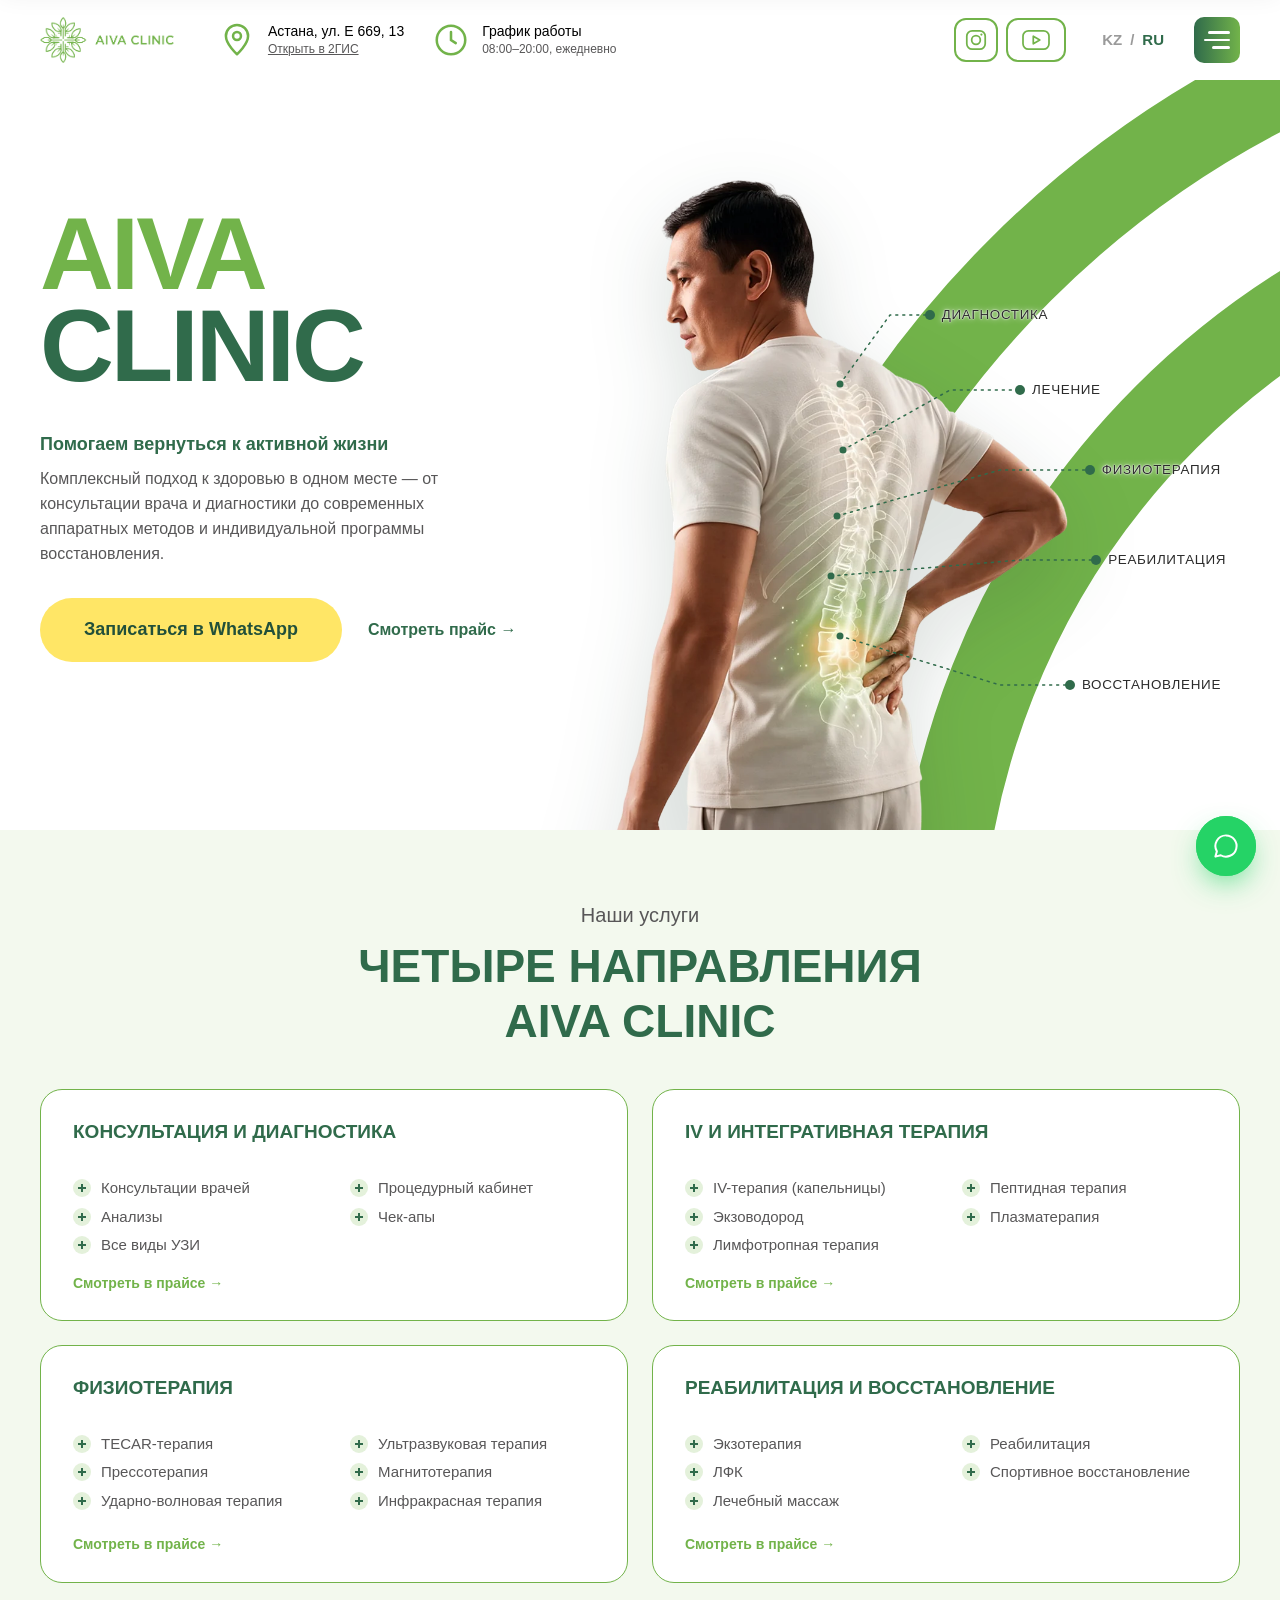
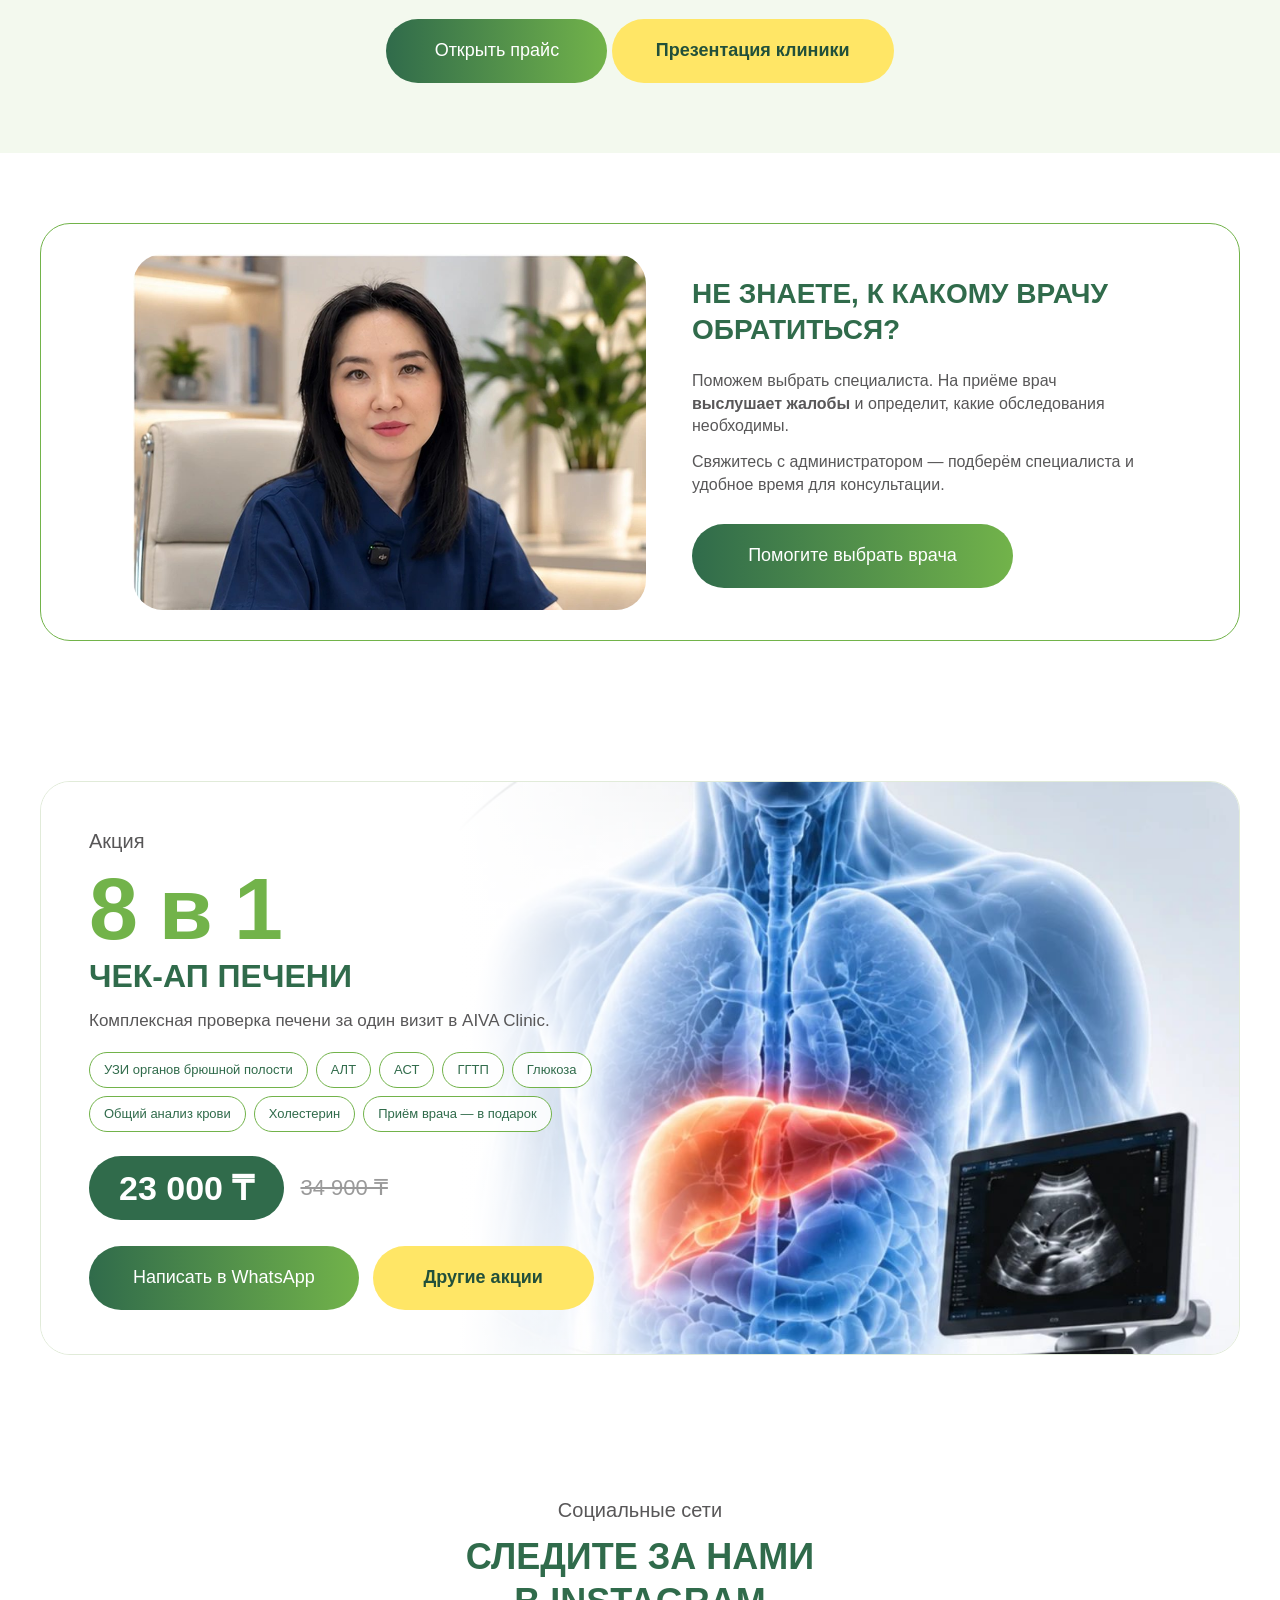
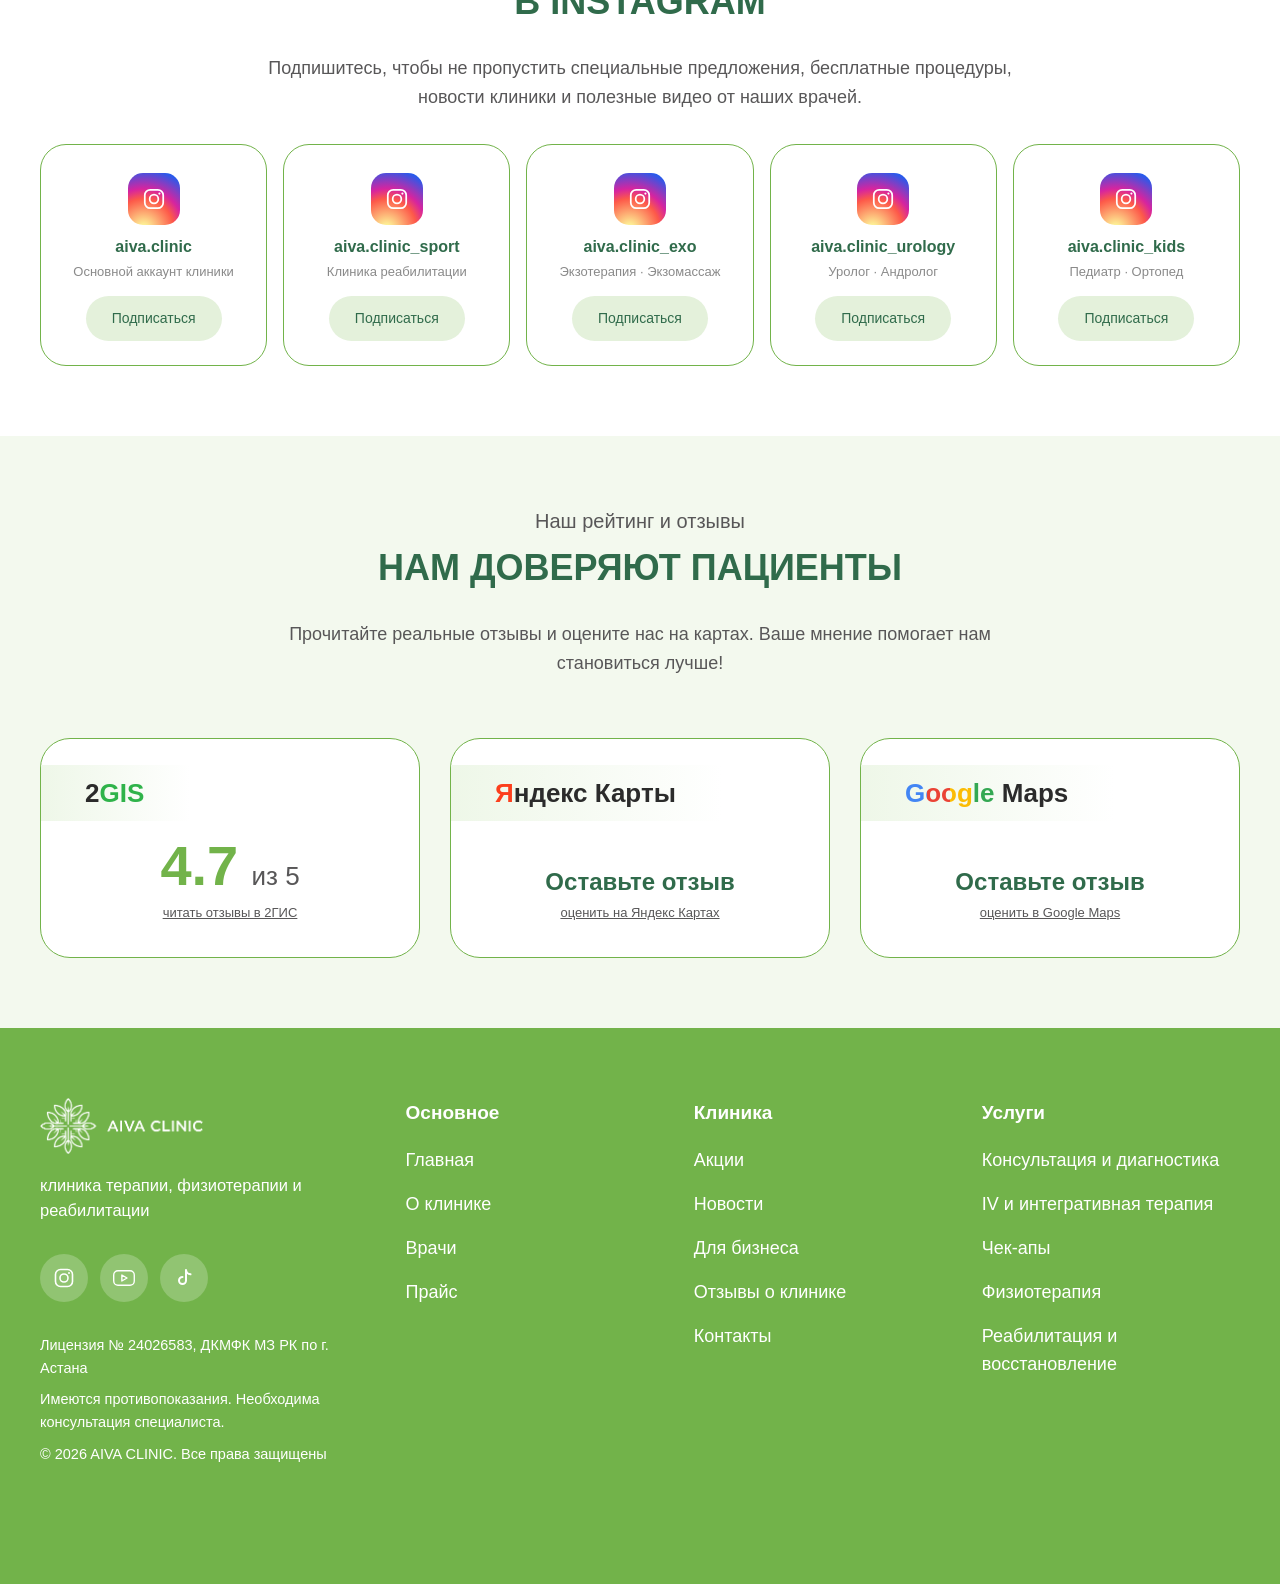
==== index.html @ 4bd341e8 "Футер: салатовый фон по брендбуку, белый текст Co-Authored-By: Claude Fable 5.1 <noreply@anthropic.c" ====
<!DOCTYPE html>
<html lang="ru">
<head>
<meta charset="UTF-8">
<meta name="viewport" content="width=device-width, initial-scale=1">
<title>AIVA CLINIC — клиника терапии, физиотерапии и реабилитации в Астане</title>
<meta name="description" content="AIVA CLINIC в Астане: консультации врачей, УЗИ-диагностика, чек-апы, IV-терапия, физиотерапия и реабилитация. Ежедневно с 08:00 до 20:00, ул. Е 669, 13.">
<link rel="icon" type="image/png" href="img/favicon.png">
<link rel="canonical" href="https://didariganto.github.io/aiva-clinic-2/">
<meta name="robots" content="index, follow">
<meta property="og:type" content="website">
<meta property="og:site_name" content="AIVA CLINIC">
<meta property="og:title" content="AIVA CLINIC — клиника терапии, физиотерапии и реабилитации в Астане">
<meta property="og:description" content="AIVA CLINIC в Астане: консультации врачей, УЗИ-диагностика, чек-апы, IV-терапия, физиотерапия и реабилитация. Ежедневно с 08:00 до 20:00, ул. Е 669, 13.">
<meta property="og:url" content="https://didariganto.github.io/aiva-clinic-2/">
<meta property="og:image" content="https://didariganto.github.io/aiva-clinic-2/img/hero-1.jpg">
<meta property="og:locale" content="ru_RU">
<script type="application/ld+json">{"@context": "https://schema.org", "@type": "MedicalClinic", "name": "AIVA Clinic", "alternateName": "AIVA CLINIC Астана", "url": "https://didariganto.github.io/aiva-clinic-2/", "logo": "https://didariganto.github.io/aiva-clinic-2/img/logo.png", "image": "https://didariganto.github.io/aiva-clinic-2/img/hero-1.jpg", "description": "Клиника терапии, физиотерапии и реабилитации в Астане: консультации врачей, УЗИ-диагностика, чек-апы, IV-терапия, аппаратная физиотерапия, экзотерапия, ЛФК и лечебный массаж.", "telephone": "+77472274096", "email": "aivaclinic01@gmail.com", "address": {"@type": "PostalAddress", "streetAddress": "ул. Е 669, 13", "addressLocality": "Астана", "addressCountry": "KZ"}, "geo": {"@type": "GeoCoordinates", "latitude": 51.08749, "longitude": 71.481355}, "hasMap": "https://yandex.kz/maps/ru/org/aiva_clinic/132063384129/?ll=71.481355%2C51.087490&z=16.63", "openingHoursSpecification": [{"@type": "OpeningHoursSpecification", "dayOfWeek": ["Monday", "Tuesday", "Wednesday", "Thursday", "Friday", "Saturday", "Sunday"], "opens": "08:00", "closes": "20:00"}], "medicalSpecialty": ["Physiotherapy", "Endocrinology", "Gastroenterology", "Urology", "Musculoskeletal"], "availableService": [{"@type": "MedicalTherapy", "name": "TECAR-терапия"}, {"@type": "MedicalTherapy", "name": "Ударно-волновая терапия"}, {"@type": "MedicalTherapy", "name": "Ультразвуковая терапия"}, {"@type": "MedicalTherapy", "name": "Магнитотерапия"}, {"@type": "MedicalTherapy", "name": "Прессотерапия"}, {"@type": "MedicalTherapy", "name": "Экзотерапия (экзомассаж)"}, {"@type": "MedicalTherapy", "name": "Лечебная физкультура (ЛФК)"}, {"@type": "MedicalTherapy", "name": "Лечебный массаж"}, {"@type": "MedicalTherapy", "name": "IV-терапия (капельницы)"}, {"@type": "MedicalTest", "name": "Ультразвуковая диагностика (УЗИ)"}, {"@type": "MedicalTest", "name": "Чек-ап программы"}], "sameAs": ["https://www.instagram.com/aiva.clinic", "https://www.youtube.com/channel/UC1EBxPu6hds8KHRhQzTv8gw", "https://www.tiktok.com/@aiva.clinic", "https://2gis.kz/astana/search/%D1%84%D1%88%D0%BC%D1%84/firm/70000001090259641?m=71.482275%2C51.082042%2F14.72&immersive=on", "https://yandex.kz/maps/ru/org/aiva_clinic/132063384129/?ll=71.481355%2C51.087490&z=16.63"], "areaServed": {"@type": "City", "name": "Астана"}, "currenciesAccepted": "KZT", "inLanguage": ["ru", "kk"]}</script>
<link rel="stylesheet" href="css/style.css?v=61">
<script>document.documentElement.classList.add('js')</script>
</head>
<body class="home">

<main>

<!-- ============ 1. ГЛАВНЫЙ ЭКРАН (по макету: AIVA CLINIC, человек с подсветкой позвоночника, выноски и фирменные дуги) ============ -->
<section class="hero hero-main">
  <svg class="hero-arcs" viewBox="0 0 1320 760" preserveAspectRatio="xMinYMin slice" aria-hidden="true" fill="none">
    <circle cx="1700" cy="900" r="1000" stroke="#72b34a" stroke-width="88"/>
    <circle cx="1700" cy="900" r="790" stroke="#72b34a" stroke-width="88"/>
  </svg>
  <div class="hero-text">
    <h1 class="hero-brand"><span>AIVA</span><span>CLINIC</span></h1>
    <p class="hero-slogan">Помогаем вернуться к активной жизни</p>
    <p class="hero-lead">Комплексный подход к здоровью в одном месте — от консультации врача и диагностики до современных аппаратных методов и индивидуальной программы восстановления.</p>
    <ul class="hero-chips" aria-hidden="true"><li>Диагностика</li><li>Лечение</li><li>Физиотерапия</li><li>Реабилитация</li><li>Восстановление</li></ul>
    <div class="hero-btns">
      <a class="btn btn-light btn-lg glow" data-href="whatsappHref" href="https://wa.me/77472274096" target="_blank" rel="noopener">Записаться в WhatsApp</a>
      <a class="hero-link" href="prices.html">Смотреть прайс →</a>
    </div>
  </div>

  <div class="hero-figure">
    <img class="hero-man" src="img/hero-man.webp" alt="Боль в спине: диагностика, лечение и восстановление в AIVA CLINIC" width="780" height="1334" fetchpriority="high">
    <svg class="hero-leads" viewBox="0 0 640 720" aria-hidden="true" fill="none" stroke="currentColor">
      <path d="M240 274 290 205H330"/>
      <path d="M243 340 350 280H420"/>
      <path d="M237 406 400 360H490"/>
      <path d="M231 466 420 450H496"/>
      <path d="M240 526 400 575H470"/>
      <g fill="currentColor" stroke="none">
        <circle cx="240" cy="274" r="3.5"/><circle cx="243" cy="340" r="3.5"/><circle cx="237" cy="406" r="3.5"/><circle cx="231" cy="466" r="3.5"/><circle cx="240" cy="526" r="3.5"/>
        <circle cx="330" cy="205" r="5"/><circle cx="420" cy="280" r="5"/><circle cx="490" cy="360" r="5"/><circle cx="496" cy="450" r="5"/><circle cx="470" cy="575" r="5"/>
      </g>
    </svg>
    <ul class="hero-tags">
      <li style="left:53.4%;top:28.5%">Диагностика</li>
      <li style="left:67.5%;top:38.9%">Лечение</li>
      <li style="left:78.4%;top:50%">Физиотерапия</li>
      <li style="left:79.4%;top:62.5%">Реабилитация</li>
      <li style="left:75.3%;top:79.9%">Восстановление</li>
    </ul>
  </div>
</section>

<!-- ============ НАШИ УСЛУГИ (структура по ТЗ) ============ -->
<section class="section teaser-gray" id="services">
  <div class="container">
    <p class="eyebrow reveal">Наши услуги</p>
    <h2 class="h2 reveal">Четыре направления <br>AIVA CLINIC</h2>
    <div class="svc-groups">
      <a class="svc-group reveal" href="prices.html#svc-diag">
        <h3>Консультация и диагностика</h3>
        <ol>
          <li>Консультации врачей</li>
          <li>Анализы</li>
          <li>Все виды УЗИ</li>
          <li>Процедурный кабинет</li>
          <li>Чек-апы</li>
        </ol>
        <span>Смотреть в прайсе →</span>
      </a>
      <a class="svc-group reveal" href="prices.html#svc-iv">
        <h3>IV и интегративная терапия</h3>
        <ol>
          <li>IV-терапия (капельницы)</li>
          <li>Экзоводород</li>
          <li>Лимфотропная терапия</li>
          <li>Пептидная терапия</li>
          <li>Плазматерапия</li>
        </ol>
        <span>Смотреть в прайсе →</span>
      </a>
      <a class="svc-group reveal" href="prices.html#svc-physio">
        <h3>Физиотерапия</h3>
        <ol>
          <li>TECAR-терапия</li>
          <li>Прессотерапия</li>
          <li>Ударно-волновая терапия</li>
          <li>Ультразвуковая терапия</li>
          <li>Магнитотерапия</li>
          <li>Инфракрасная терапия</li>
        </ol>
        <span>Смотреть в прайсе →</span>
      </a>
      <a class="svc-group reveal" href="prices.html#svc-rehab">
        <h3>Реабилитация и восстановление</h3>
        <ol>
          <li>Экзотерапия</li>
          <li>ЛФК</li>
          <li>Лечебный массаж</li>
          <li>Реабилитация</li>
          <li>Спортивное восстановление</li>
        </ol>
        <span>Смотреть в прайсе →</span>
      </a>
    </div>
    <div class="center reveal"><a class="btn btn-grad btn-lg glow" href="prices.html">Открыть прайс</a> <a class="btn btn-light btn-lg" href="https://wa.me/77472274096?text=%D0%97%D0%B4%D1%80%D0%B0%D0%B2%D1%81%D1%82%D0%B2%D1%83%D0%B9%D1%82%D0%B5%21%20%D0%9F%D1%80%D0%B8%D1%88%D0%BB%D0%B8%D1%82%D0%B5%2C%20%D0%BF%D0%BE%D0%B6%D0%B0%D0%BB%D1%83%D0%B9%D1%81%D1%82%D0%B0%2C%20%D0%BF%D1%80%D0%B5%D0%B7%D0%B5%D0%BD%D1%82%D0%B0%D1%86%D0%B8%D1%8E%20%D0%BA%D0%BB%D0%B8%D0%BD%D0%B8%D0%BA%D0%B8%20AIVA%20CLINIC." target="_blank" rel="noopener">Презентация клиники</a></div>
  </div>
</section>

<!-- ============ НЕ ЗНАЕТЕ, К КАКОМУ ВРАЧУ ОБРАТИТЬСЯ ============ -->
<section class="section promo">
  <div class="container">
    <div class="promo-card reveal">
      <div class="zoom promo-img"><img loading="lazy" src="img/promo.jpg?v=2" alt="Главный врач AIVA CLINIC Саламбекова Жулдыз Сериковна"></div>
      <div class="promo-body">
        <h2>Не знаете, к какому врачу обратиться?</h2>
        <p>Поможем выбрать специалиста. На приёме врач <strong>выслушает жалобы</strong> и определит, какие обследования необходимы.</p>
        <p>Свяжитесь с администратором — подберём специалиста и удобное время для консультации.</p>
        <a class="btn btn-grad btn-lg glow" data-href="whatsappHref" href="https://wa.me/77472274096" target="_blank" rel="noopener">Помогите выбрать врача</a>
      </div>
    </div>
  </div>
</section>

<section class="section liver-section" id="offer-liver">
  <div class="container">
    <div class="liver-card reveal">
      <img class="liver-img" loading="lazy" src="img/promo-liver-wide.jpg" alt="Чек-ап печени: анатомия и аппарат УЗИ" width="1000" height="690">
      <div class="liver-body">
        <p class="eyebrow eyebrow-left">Акция</p>
        <h2 class="liver-title"><b>8 в 1</b><span>Чек-ап печени</span></h2>
        <p class="liver-text">Комплексная проверка печени за один визит в AIVA Clinic.</p>
        <ul class="liver-chips"><li>УЗИ органов брюшной полости</li><li>АЛТ</li><li>АСТ</li><li>ГГТП</li><li>Глюкоза</li><li>Общий анализ крови</li><li>Холестерин</li><li>Приём врача — в подарок</li></ul>
        <div class="liver-price"><b>23 000 ₸</b><s>34 900 ₸</s></div>
        <div class="poster-btns"><a class="btn btn-grad btn-lg glow" data-href="whatsappHref" href="https://wa.me/77472274096" target="_blank" rel="noopener">Написать в WhatsApp</a><a class="btn btn-light btn-lg" href="offers.html">Другие акции</a></div>
      </div>
    </div>
  </div>
</section>

<!-- ============ СОЦИАЛЬНЫЕ СЕТИ (по ТЗ, на каждой странице): пять Instagram-аккаунтов клиники ============ -->
<section class="section social-tz ">
  <div class="container container-narrow">
    <p class="eyebrow reveal">Социальные сети</p>
    <h2 class="h2 h2-sm reveal">Следите за нами <br>в Instagram</h2>
    <p class="teaser-text reveal">Подпишитесь, чтобы не пропустить специальные предложения, бесплатные процедуры, новости клиники и полезные видео от наших врачей.</p>
    <div class="soc-tiles">
      <a class="soc-tile soc-ig reveal" data-href="instagramHref" href="https://www.instagram.com/aiva.clinic" target="_blank" rel="noopener"><span class="soc-ico"><svg><use href="#i-insta"/></svg></span><strong>aiva.clinic</strong><small>Основной аккаунт клиники</small><span class="btn btn-sm">Подписаться</span></a>
      <a class="soc-tile soc-ig reveal" href="https://www.instagram.com/aiva.clinic_sport" target="_blank" rel="noopener"><span class="soc-ico"><svg><use href="#i-insta"/></svg></span><strong>aiva.clinic_sport</strong><small>Клиника реабилитации</small><span class="btn btn-sm">Подписаться</span></a>
      <a class="soc-tile soc-ig reveal" href="https://www.instagram.com/aiva.clinic_exo" target="_blank" rel="noopener"><span class="soc-ico"><svg><use href="#i-insta"/></svg></span><strong>aiva.clinic_exo</strong><small>Экзотерапия · Экзомассаж</small><span class="btn btn-sm">Подписаться</span></a>
      <a class="soc-tile soc-ig reveal" href="https://www.instagram.com/aiva.clinic_urology" target="_blank" rel="noopener"><span class="soc-ico"><svg><use href="#i-insta"/></svg></span><strong>aiva.clinic_urology</strong><small>Уролог · Андролог</small><span class="btn btn-sm">Подписаться</span></a>
      <a class="soc-tile soc-ig reveal" href="https://www.instagram.com/aiva.clinic_kids" target="_blank" rel="noopener"><span class="soc-ico"><svg><use href="#i-insta"/></svg></span><strong>aiva.clinic_kids</strong><small>Педиатр · Ортопед</small><span class="btn btn-sm">Подписаться</span></a>
    </div>
  </div>
</section>

<!-- ============ РЕЙТИНГ И ОТЗЫВЫ (по ТЗ) ============ -->
<section class="section teaser-gray" id="reviews">
  <div class="container container-narrow">
    <p class="eyebrow reveal">Наш рейтинг и отзывы</p>
    <h2 class="h2 h2-sm reveal">Нам доверяют пациенты</h2>
    <p class="teaser-text reveal">Прочитайте реальные отзывы и оцените нас на картах. Ваше мнение помогает нам становиться лучше!</p>
    <div class="ratings">
      <a class="rating reveal" data-href="gisReviewsHref" href="https://2gis.kz/astana/firm/70000001090259641/tab/reviews" target="_blank" rel="noopener"><span class="rating-logo">2<i class="c-gis">GIS</i></span><p><b>4.7</b> из 5</p><u>читать отзывы в 2ГИС</u></a>
      <a class="rating reveal" data-href="yandexHref" href="https://yandex.kz/maps/ru/org/aiva_clinic/132063384129/?ll=71.481355%2C51.087490&z=16.63" target="_blank" rel="noopener"><span class="rating-logo"><i class="c-ya">Я</i>ндекс Карты</span><strong>Оставьте отзыв</strong><u>оценить на Яндекс Картах</u></a>
      <a class="rating reveal" href="https://www.google.com/maps/search/AIVA+Clinic+%D0%90%D1%81%D1%82%D0%B0%D0%BD%D0%B0" target="_blank" rel="noopener"><span class="rating-logo"><i class="c-google">Google</i> Maps</span><strong>Оставьте отзыв</strong><u>оценить в Google Maps</u></a>
    </div>
  </div>
</section>

</main>

<script src="js/config.js?v=61"></script>
<script src="js/layout.js?v=61"></script>
<script src="js/main.js?v=61"></script>
<script src="js/i18n-kz.js?v=61"></script>
<script src="js/i18n.js?v=61"></script>
</body>
</html>
---- css/style.css ----
/* ============================================================
   Переменные и база
   ============================================================ */
:root {
  /* фирменная палитра AIVA CLINIC — два основных цвета (брендбук 2.1) */
  --green: #72b34a;        /* светло-зелёный */
  --green-dark: #306b4b;   /* тёмный оттенок основного зелёного: заголовки, дуги, футер */
  --yellow: #ffe666;       /* жёлтый — единственный акцент (кнопка действия) */
  /* дополнительная палитра (брендбук 2.2) — только для блоков акций и скидок */
  --mint: #73bfb2;
  --peach: #ffdcb8;
  --cream: #fff9eb;

  --green-2: #9ccb7e;
  --green-light: #e4f1db;
  --green-pale: #f3f9ee;
  --green-deco: #e6f2de;
  --peach-pale: var(--cream);
  --contacts: var(--green-dark);
  --text: #585758;
  --muted: #d8d8d8;
  --ink: #22503a;
  --line: #e1ebd9;         /* линии — светлый оттенок зелёного вместо серого */
  --gray-bg: #f3f9ee;      /* подложка чередующихся секций — оттенок основного зелёного вместо серого */
  --radius: 30px;
  --side: max(20px, calc((100% - 1200px) / 2));   /* поля по бокам: контент не шире 1200px */
  --grad: linear-gradient(90deg, #306b4b 0%, #72b34a 100%);
}

*, *::before, *::after { box-sizing: border-box; }
html { scroll-behavior: smooth; scroll-padding-top: 90px; }
body {
  margin: 0;
  /* Фирменный шрифт (брендбук 3.1): Helvetica Neue как системный шрифт.
     На iPhone/iPad/Mac — Helvetica Neue, на Windows/Android — ближайший системный аналог.
     Файлы шрифта на сайт не выкладываем: для этого нужна веб-лицензия. */
  font-family: 'Helvetica Neue', HelveticaNeue, Helvetica, Arial, 'Liberation Sans', sans-serif;
  font-size: 16px;
  line-height: 1.55;
  color: var(--text);
  background: #fff;
  overflow-x: hidden;
  -webkit-font-smoothing: antialiased;
}
img { display: block; max-width: 100%; }
a { color: inherit; text-decoration: none; }
button { font: inherit; color: inherit; background: none; border: 0; padding: 0; cursor: pointer; }
h1, h2, h3, h4, p, ul { margin: 0; padding: 0; }
ul { list-style: none; }

.container { width: 100%; max-width: 1240px; margin: 0 auto; padding: 0 20px; }
.container-narrow { max-width: 1240px; } /* одна сетка на весь сайт: контент 1200px, как в шапке и hero */
.section { position: relative; padding: 70px 0; }
.center { text-align: center; }
.center .poster-btns { justify-content: center; }
.section-head { padding-bottom: 0; }
.section-head .teaser-text { margin-bottom: 0; }

.eyebrow { font-size: 20px; font-weight: 500; text-align: center; margin-bottom: 8px; }
.eyebrow-left { text-align: left; }
.h2 {
  font-size: 46px; line-height: 1.2; font-weight: 700;
  text-transform: uppercase; text-align: center; margin-bottom: 40px; color: var(--green-dark);
}
.h2-left { text-align: left; }
.h2-sm { font-size: 36px; line-height: 1.25; }

/* декоративные фигуры */
.deco { position: absolute; pointer-events: none; color: var(--green-deco); z-index: 0; }
.section > .container { position: relative; z-index: 1; }

/* ============================================================
   Кнопки
   ============================================================ */
.btn {
  position: relative; font-weight: 500;
  display: inline-flex; align-items: center; justify-content: center; gap: 10px;
  border-radius: 40px; font-weight: 500; white-space: nowrap;
  transition: transform .2s ease, box-shadow .3s ease, background-color .2s ease, color .2s ease;
}
.btn:hover { transform: scale(1.02); }
.btn-lg { height: 64px; padding: 0 44px; font-size: 18px; min-width: 221px; }
.btn-sm { height: 45px; padding: 0 26px; font-size: 14px; }
.btn-grad { background: var(--grad); color: #fff; }
.btn-light { background: var(--yellow); color: var(--ink); font-weight: 600; }
.btn-light:hover { background: #ffdf3d; }
.btn-solid { background: var(--green-dark); color: #fff; font-weight: 600; }
.btn-outline {
  height: 60px; padding: 0 36px; font-size: 18px; font-weight: 500;
  color: #fff; border: 1.5px solid #fff; min-width: 360px;
}
.btn-outline:hover { background: var(--yellow); border-color: var(--yellow); color: var(--ink); }
.btn-outline svg { width: 24px; height: 24px; }
/* свечение под кнопкой: появляется при наведении */
.glow { box-shadow: 0 18px 40px -12px rgba(114, 179, 74, 0); }
.glow:hover, .glow-on { box-shadow: 0 22px 44px -10px rgba(114, 179, 74, .65); }

/* ============================================================
   Логотип (заглушка: текст + треугольный знак)
   ============================================================ */
.logo { display: inline-flex; align-items: center; gap: 4px; font-size: 26px; font-weight: 600; line-height: 1; color: var(--green); letter-spacing: -.01em; }
.logo b { font-weight: 600; color: var(--text); }
.logo-mark { width: 30px; height: 34px; background: var(--grad); clip-path: polygon(0 8%, 100% 0, 62% 100%); border-radius: 4px; }
.logo-light b { color: #fff; }
.logo img { display: block; height: 46px; width: auto; }
.footer .logo img { height: 56px; }

/* ============================================================
   Шапка
   ============================================================ */
.topbar {
  display: flex; align-items: center; gap: 28px;
  height: 80px; padding: 0 var(--side); background: #fff;
}
.topbar .logo { margin-right: 16px; }
.top-info { display: flex; align-items: center; gap: 12px; font-size: 14px; line-height: 1.35; }
.top-info span { display: flex; flex-direction: column; }
.top-info strong { font-weight: 500; color: #000; white-space: nowrap; }
.top-info u, .top-info small { font-size: 12px; color: var(--text); white-space: nowrap; }
.top-ico { width: 38px; height: 38px; color: var(--green); flex: none; }
.top-cta { margin-left: auto; width: 210px; }
.top-social { display: flex; gap: 8px; margin: 0 6px 0 auto; }
.soc-btn {
  display: grid; place-items: center; width: 44px; height: 44px;
  border: 2px solid var(--green); border-radius: 12px; color: var(--green);
  transition: background-color .2s, color .2s, transform .2s;
}
.soc-btn-wide { width: 60px; }
.soc-btn svg { width: 26px; height: 26px; }
.soc-btn-wide svg { width: 32px; }
.soc-btn:hover { background: var(--green); color: #fff; transform: scale(1.04); }

.burger {
  display: flex; flex-direction: column; justify-content: center; align-items: flex-end; gap: 5px;
  width: 46px; height: 46px; padding: 0 10px; border-radius: 10px; background: var(--grad); flex: none;
  transition: transform .2s;
}
.burger:hover { transform: scale(1.05); }
.burger span { display: block; height: 2.500px; border-radius: 2px; background: #fff; width: 100%; }
.burger span:nth-child(1) { width: 85%; }
.burger span:nth-child(3) { width: 70%; }

/* полоса филиалов */
.branchbar {
  display: grid; grid-template-columns: 1.1fr 1.4fr 1.8fr auto; align-items: center; gap: 20px;
  min-height: 58px; padding: 10px var(--side); font-size: 12px;
  background: var(--green-pale); border-top: 1px solid #dcedd2; border-bottom: 1px solid #dcedd2;
}
.branchbar-title { font-size: 13px; font-weight: 700; color: var(--ink); }
.branchbar-item { display: flex; align-items: center; gap: 8px; }
.branchbar-item span { margin-right: 4px; }
.branchbar-all { font-weight: 700; color: var(--green-dark); }
.branchbar-all:hover { text-decoration: underline; }

.chip {
  display: inline-grid; place-items: center; width: 24px; height: 24px; border-radius: 50%;
  font-size: 12px; font-weight: 700; font-style: normal; color: #fff; flex: none; transition: transform .2s;
}
a.chip:hover { transform: scale(1.15); }
.chip-g { background: conic-gradient(from -45deg, #ea4335 0 25%, #4285f4 0 50%, #34a853 0 75%, #fbbc05 0); }
.chip-y { background: #e5484d; }
.chip-2 { background: #53b257; }
.chip-i { background: linear-gradient(45deg, #f9ce34, #ee2a7b 55%, #6228d7); }

/* липкое меню */
/* строка меню: при открытии страницы скрыта (видна только шапка), выезжает сверху после прокрутки шапки */
.stickynav {
  position: fixed; inset: 0 0 auto 0; z-index: 50; transform: translateY(-110%);
  display: flex; align-items: center; justify-content: space-between; gap: 30px;
  height: 80px; padding: 0 var(--side); background: #fff;
  box-shadow: 0 4px 24px rgba(0, 0, 0, .06);
  transition: transform .35s ease;
}
.stickynav nav { display: flex; gap: 34px; margin-left: auto; font-size: 17px; font-weight: 500; color: #1e1e1e; }
.stickynav nav a { position: relative; padding: 6px 0; }
.stickynav nav a::after { content: ''; position: absolute; left: 0; right: 0; bottom: 0; height: 2px; background: var(--green); transform: scaleX(0); transform-origin: left; transition: transform .25s; }
.stickynav nav a:hover { color: var(--green-dark); }
.stickynav nav a { white-space: nowrap; }
.stickynav nav a:hover::after { transform: scaleX(1); }
.stickynav .burger { display: none; }
.stickynav.is-visible { transform: none; }

/* выезжающее меню: фирменный зелёный фон, эмблема-орнамент, контакты и кнопки */
.menu { position: fixed; inset: 0; z-index: 100; visibility: hidden; }
.menu.is-open { visibility: visible; }
.menu-backdrop { position: absolute; inset: 0; background: rgba(25, 43, 27, .45); opacity: 0; transition: opacity .3s; }
.menu.is-open .menu-backdrop { opacity: 1; }
.menu-panel {
  position: absolute; top: 0; right: 0; bottom: 0; width: min(420px, 100%); overflow: hidden auto;
  display: flex; flex-direction: column; padding: 96px 44px 40px; color: #fff;
  background: var(--green-dark);
  transform: translateX(100%); transition: transform .35s ease, visibility .35s;
}
.menu.is-open .menu-panel { transform: none; }
.menu-panel > * { position: relative; z-index: 1; }
.menu-panel nav { display: flex; flex-direction: column; gap: 14px; font-size: 30px; font-weight: 300; line-height: 1.25; }
.menu-panel nav a { transition: color .2s, transform .2s; }
.menu-panel nav a:hover { color: var(--yellow); transform: translateX(4px); }
.menu-footer { margin-top: auto; padding-top: 48px; }
.menu-slogan { font-size: 16px; line-height: 1.5; margin-bottom: 18px; }
.menu-contact { display: flex; flex-direction: column; gap: 2px; margin-bottom: 20px; font-size: 14px; line-height: 1.5; color: rgba(255, 255, 255, .85); }
.menu-contact a { font-size: 18px; font-weight: 600; color: #fff; }
.menu-soc { display: flex; gap: 12px; margin-bottom: 24px; }
.menu-soc a { display: grid; place-items: center; width: 52px; height: 52px; border-radius: 50%; background: #fff; color: var(--green-dark); transition: transform .2s, background-color .2s; }
.menu-soc a:hover { background: var(--yellow); transform: scale(1.06); }
.menu-soc svg { width: 24px; height: 24px; }
.menu-btn {
  display: flex; align-items: center; justify-content: center; width: fit-content; min-width: 220px; height: 60px; padding: 0 36px; margin-bottom: 12px;
  border-radius: 40px; background: #fff; color: var(--green-dark); font-size: 18px; font-weight: 700; transition: transform .2s, background-color .2s;
}
.menu-btn:hover { background: var(--yellow); transform: scale(1.03); }
.menu-panel .menu-close { position: absolute; top: 28px; right: 28px; width: 46px; height: 46px; border-radius: 10px; background: rgba(255, 255, 255, .14); transition: background-color .2s; }
.menu-close:hover { background: rgba(255, 255, 255, .26); }
.menu-close::before, .menu-close::after { content: ''; position: absolute; left: 12px; right: 12px; top: 22px; height: 2.5px; border-radius: 2px; background: #fff; transform: rotate(45deg); }
.menu-close::after { transform: rotate(-45deg); }

/* ============================================================
   1. Главный экран
   ============================================================ */
.hero {
  position: relative; display: flex; align-items: center; justify-content: space-between; gap: 40px;
  min-height: 700px; padding: 60px var(--side); overflow: hidden;
}
.hero-text { position: relative; z-index: 2; flex: 1 1 0; min-width: 0; max-width: 580px; }
.hero h1 { color: var(--green-dark); font-size: 52px; line-height: 57px; font-weight: 700; text-transform: uppercase; }
.hero-sub { margin-top: 18px; font-size: 26px; line-height: 31px; font-weight: 300; }
.hero-btns { display: flex; flex-wrap: wrap; gap: 19px; margin-top: 40px; }
.hero-btns .btn-grad { min-width: 321px; }

.hero-photos {
  position: relative; z-index: 1; flex: 0 1 580px; min-width: 0; max-width: 580px; aspect-ratio: 5 / 4; /* одинаковая ширина фото на всех страницах */
  border-radius: var(--radius); overflow: hidden;
}
.hero-slide {
  position: absolute; inset: 0; width: 100%; height: 100%; object-fit: cover;
  transform: translateX(105%); transition: transform .6s ease-in-out;
}
.hero-slide.is-active { transform: none; }
.hero-slide.is-leaving { transform: translateX(-105%); }

/* ---- главный экран по макету: AIVA CLINIC, человек с подсветкой позвоночника, выноски и фирменные дуги ---- */
.hero-arcs { position: absolute; z-index: 0; top: 0; left: var(--side); width: calc(100% - var(--side)); height: 100%; overflow: visible; pointer-events: none; }
.hero-main { align-items: center; min-height: 0; padding: 30px var(--side) 0; gap: 20px; }
.hero-main .hero-text { flex: 0 1 520px; max-width: 520px; padding-bottom: 70px; }
.hero-main .hero-brand { display: flex; flex-direction: column; font-size: clamp(56px, 8vw, 116px); line-height: .9; font-weight: 700; letter-spacing: -.03em; text-transform: uppercase; color: var(--green); }
.hero-brand span:last-child { color: var(--green-dark); }
.hero-slogan { margin-top: 40px; font-size: 18px; line-height: 1.4; font-weight: 700; color: var(--green-dark); }
.hero-lead { margin-top: 10px; max-width: 440px; font-size: 16px; line-height: 1.55; }
.hero-chips { display: none; }
.hero-main .hero-btns { align-items: center; gap: 26px; margin-top: 32px; }
.hero-link { font-size: 16px; font-weight: 600; color: var(--green-dark); transition: color .2s; }
.hero-link:hover { color: var(--green); }
.hero-figure { position: relative; z-index: 1; flex: 0 1 640px; width: 640px; max-width: 640px; min-width: 0; aspect-ratio: 640 / 720; align-self: flex-end; }
.hero-man { position: absolute; left: 0; top: 9.7%; height: 111.1%; width: auto; max-width: none; filter: drop-shadow(0 30px 40px rgba(20, 50, 30, .16)); }
.hero-leads { position: absolute; inset: 0; width: 100%; height: 100%; overflow: visible; color: var(--green-dark); stroke-width: 1.5; stroke-dasharray: 2 5; stroke-linecap: round; stroke-linejoin: round; }
.hero-tags { position: absolute; inset: 0; }
.hero-tags li { position: absolute; transform: translateY(-50%); font-size: clamp(11px, 1.05vw, 15px); font-weight: 500; letter-spacing: .05em; text-transform: uppercase; color: #2b2b2b; white-space: nowrap; text-shadow: 0 0 6px #fff, 0 0 2px #fff, 0 0 1px #fff; }

/* покачивание: +5° и обратно при появлении на экране */
@keyframes rock { 0% { rotate: 0deg; } 50% { rotate: 5deg; } 100% { rotate: 0deg; } }
.rock.in-view { animation: rock 2s ease-in-out; }

/* ============================================================
   Появление блоков при прокрутке (снизу вверх)
   ============================================================ */
.js .reveal { opacity: 0; transform: translateY(100px); transition: opacity 1s ease, transform 1s ease; }
.js .reveal.is-in { opacity: 1; transform: none; }

/* увеличение фото при наведении */
.zoom { overflow: hidden; border-radius: var(--radius); }
.zoom img { width: 100%; height: 100%; object-fit: cover; transition: transform .6s ease; }
.zoom:hover img { transform: scale(1.06); }

/* ============================================================
   2. Карточка-акция
   ============================================================ */
.promo-card {
  display: grid; grid-template-columns: 513px 1fr; align-items: center; gap: 46px;
  padding: 30px 92px; background: #fff; border: 1px solid var(--green); border-radius: var(--radius);
}
.promo-img { height: 356px; }
.promo-body h2 { font-size: 28px; line-height: 36px; font-weight: 700; text-transform: uppercase; color: var(--green-dark); margin-bottom: 22px; max-width: 475px; }
.promo-body p { max-width: 475px; margin-bottom: 14px; line-height: 1.4; }
.promo-body .btn { margin-top: 14px; min-width: 321px; }

/* ============================================================
   3. О нас
   ============================================================ */
.about-card {
  position: relative; overflow: hidden; padding: 56px 42px 60px;
  background: var(--gray-bg); border: 1px solid var(--line); border-radius: var(--radius);
  box-shadow: 0 15px 60px rgba(219, 206, 206, .1);
}
.about-card > *:not(.deco) { position: relative; z-index: 1; }
.about-card .h2 { font-size: 36px; margin-bottom: 18px; }
.about-lead { max-width: 760px; margin-bottom: 40px; line-height: 1.5; }
.about-grid { display: grid; grid-template-columns: 1fr 593px; gap: 40px; align-items: start; }
.about-list { padding-left: 12px; }
.about-list li { cursor: pointer; margin-bottom: 30px; color: var(--muted); transition: color .4s ease; max-width: 440px; }
.about-list li.is-active, .about-list li:hover { color: var(--text); }
.about-list h3 { display: flex; align-items: center; gap: 12px; font-size: 20px; font-weight: 500; margin-bottom: 6px; }
.about-list p { font-size: 14px; line-height: 22px; }
.tri { width: 26px; height: 24px; flex: none; color: var(--muted); transform: rotate(-90deg); transition: color .4s ease; }
.about-list li.is-active .tri { color: var(--green); }
.about-photos { position: relative; aspect-ratio: 593 / 566; border-radius: 10px; overflow: hidden; }
.about-photos img { position: absolute; inset: 0; width: 100%; height: 100%; object-fit: cover; opacity: 0; transform: scale(1.04); transition: opacity .6s ease, transform .8s ease; }
.about-photos img.is-active { opacity: 1; transform: none; }

/* ============================================================
   Короткие блоки главной страницы и внутренние страницы
   ============================================================ */
.teaser-gray { background: var(--gray-bg); }
.teaser-text { max-width: 760px; margin: -10px auto 32px; text-align: center; font-size: 18px; line-height: 1.6; }
.cat-grid { display: grid; grid-template-columns: repeat(4, 1fr); gap: 18px; margin-bottom: 40px; }
.cat {
  display: flex; flex-direction: column; gap: 8px; padding: 24px 24px 22px; background: #fff; border: 1px solid var(--green); border-radius: 22px;
  transition: opacity 1s ease, transform 1s ease, box-shadow .3s;
}
.cat:hover { box-shadow: 0 20px 44px -22px rgba(114, 179, 74, .7); }
.cat h3 { font-size: 18px; line-height: 1.3; font-weight: 700; color: var(--green-dark); }
.cat p { font-size: 13px; line-height: 1.45; flex: 1; }
.cat span { font-size: 14px; font-weight: 600; color: var(--green); }
.offers-compact { display: grid; grid-template-columns: repeat(3, 1fr); gap: 18px; margin-bottom: 40px; }
.offer-mini {
  display: flex; flex-direction: column; gap: 8px; padding: 26px 26px 24px; background: #fff; border: 1px solid var(--green); border-radius: 22px;
  transition: opacity 1s ease, transform 1s ease, box-shadow .3s;
}
.offer-mini:hover { box-shadow: 0 20px 44px -22px rgba(114, 179, 74, .7); }
.offer-mini h3 { font-size: 20px; font-weight: 700; color: var(--green-dark); }
.offer-mini p { font-size: 14px; line-height: 1.45; flex: 1; }
.offer-mini b { font-size: 22px; font-weight: 700; color: var(--green-dark); }
.contacts-short { padding: 50px 0; }
.contact-row { display: flex; align-items: center; justify-content: space-between; gap: 40px; }
.contact-row h2 { font-size: 30px; line-height: 1.2; font-weight: 700; text-transform: uppercase; margin-bottom: 14px; }
.contact-row p { display: flex; align-items: center; gap: 10px; font-size: 18px; margin-bottom: 8px; }
.contact-row p svg { width: 24px; height: 24px; flex: none; }
.contact-row-btns { display: flex; flex-direction: column; gap: 12px; }
.contact-row-btns .btn-outline { min-width: 320px; }
.page-inner main > .section:first-child, .page-inner main > .contacts:first-child { padding-top: 70px; }
.stickynav nav a.is-active, .menu-panel nav a.is-active { color: var(--green); }
.stickynav nav a.is-active::after { transform: scaleX(1); }
.menu-panel nav a.is-active { color: var(--yellow); }

/* компактные блоки внутренних страниц */
.trio { display: grid; grid-template-columns: repeat(3, 1fr); gap: 24px; }
.trio-item {
  padding: 28px 28px 30px; background: #fff; border: 1px solid var(--green); border-radius: 22px;
  transition: opacity 1s ease, transform 1s ease, box-shadow .3s;
}
.trio-item:hover { box-shadow: 0 20px 44px -22px rgba(114, 179, 74, .7); }
.trio-item .tri { display: block; width: 28px; height: 26px; margin-bottom: 14px; color: var(--green); transform: rotate(-90deg); }
.trio-num { display: grid; place-items: center; width: 40px; height: 40px; margin-bottom: 14px; border-radius: 50%; background: var(--green); color: #fff; font-size: 18px; font-weight: 700; }
.trio-item h3 { font-size: 20px; line-height: 1.3; font-weight: 500; margin-bottom: 10px; color: var(--green-dark); }
.trio-item p { font-size: 14px; line-height: 1.55; }
.stats-row { display: flex; justify-content: center; gap: 24px; margin-bottom: 30px; }
.stat-card { display: flex; flex-direction: column; align-items: center; justify-content: center; width: 280px; padding: 22px 16px; text-align: center; background: #fff; border: 1px solid var(--green); border-radius: 20px; }
.stat-card b { font-size: 46px; line-height: 1.1; font-weight: 700; color: var(--green); }
.stat-card span { font-size: 16px; line-height: 1.3; }
.cta-mini { padding-top: 0; }
.cta-mini-card {
  display: flex; align-items: center; justify-content: space-between; gap: 40px; padding: 40px 48px;
  background: var(--gray-bg); border: 1px solid var(--line); border-radius: var(--radius);
}
.cta-mini-card h2 { font-size: 28px; line-height: 1.2; font-weight: 700; text-transform: uppercase; color: var(--green-dark); margin-bottom: 10px; }
.cta-mini-card p:last-child { font-size: 16px; max-width: 520px; }
.cta-mini-btns { display: flex; flex-direction: column; align-items: stretch; gap: 12px; flex: none; }
.offer .zoom { aspect-ratio: 2 / 1; }

/* ============================================================
   Наши врачи
   ============================================================ */
.doctors-grid { display: grid; grid-template-columns: repeat(4, 1fr); gap: 24px; }
.doctor {
  padding: 18px 18px 26px; text-align: center; background: #fff; border: 1px solid var(--green); border-radius: var(--radius);
  transition: opacity 1s ease, transform 1s ease, box-shadow .3s;
}
.doctor:hover { box-shadow: 0 24px 50px -24px rgba(114, 179, 74, .7); }
.doctor .zoom { aspect-ratio: 3 / 4; border-radius: 20px; margin-bottom: 18px; }
.doctor h3 { font-size: 17px; line-height: 1.3; font-weight: 700; color: var(--green-dark); margin-bottom: 8px; }
.doctor p { font-size: 14px; line-height: 1.4; }
/* карточка врача — ссылка на запись в WhatsApp */
a.doctor { display: flex; flex-direction: column; align-items: center; color: var(--text); }
.doctor .zoom { width: 100%; }
.doctor p { margin-bottom: 12px; }
.doctor-cta { display: inline-flex; align-items: center; justify-content: center; margin-top: auto; padding: 10px 20px; border-radius: 30px; background: var(--green-light); color: var(--green-dark); font-size: 14px; font-weight: 600; transition: background-color .2s, color .2s; }
.doctor:hover .doctor-cta { background: var(--green); color: #fff; }

/* ============================================================
   Акции
   ============================================================ */
.offers { background: var(--cream); }
.offers-grid { display: grid; grid-template-columns: repeat(3, 1fr); gap: 24px; align-items: stretch; }
.offer {
  display: flex; flex-direction: column; overflow: hidden; background: #fff; border: 1px solid var(--green); border-radius: var(--radius);
  transition: opacity 1s ease, transform 1s ease, box-shadow .3s;
}
.offer:hover { box-shadow: 0 24px 50px -24px rgba(114, 179, 74, .7); }
.offer .zoom { border-radius: 0; }
.offer-body { display: flex; flex-direction: column; gap: 12px; flex: 1; padding: 24px 26px 30px; font-size: 14px; line-height: 1.5; }
.offer h3 { font-size: 24px; line-height: 1.2; font-weight: 700; color: var(--green-dark); }
.offer-body ul:not(.offer-list) li { display: flex; justify-content: space-between; align-items: center; gap: 12px; padding: 9px 0; border-bottom: 1px solid var(--line); }
.offer-body ul:not(.offer-list) b { white-space: nowrap; font-size: 16px; color: var(--green-dark); }
.offer-body s { margin-right: 6px; font-size: 13px; font-weight: 400; color: #9a9a9a; }
.offer-list li { position: relative; padding-left: 18px; margin-bottom: 4px; }
.offer-list li::before { content: ''; position: absolute; left: 2px; top: 8px; width: 7px; height: 7px; border-radius: 50%; background: var(--green); }
.offer-price { font-size: 26px; font-weight: 700; color: var(--green-dark); }
.offer-price s { margin-right: 8px; font-size: 18px; font-weight: 500; color: #9a9a9a; }
.offer-bonus { font-weight: 600; color: var(--green-dark); }
.offer-note { font-size: 13px; color: #8a8a8a; }
.offer .btn { margin-top: auto; align-self: flex-start; }

/* ============================================================
   4. Отзывы: фото, цифры, рейтинги
   ============================================================ */
.reviews { overflow: hidden; }
.reviews-visual { position: relative; width: 890px; max-width: 100%; margin: 0 auto; }
.reviews-photo { aspect-ratio: 890 / 505; }
.stat {
  position: absolute; display: flex; flex-direction: column; align-items: center; justify-content: center;
  width: 280px; min-height: 140px; padding: 14px; text-align: center;
  background: #fff; border: 1px solid var(--green); border-radius: 20px;
}
.stat b { font-size: 46px; line-height: 1.1; font-weight: 700; color: var(--green); }
.stat span { font-size: 18px; line-height: 1.2; }
.stat-left { left: -155px; top: 135px; }
.stat-right { right: -155px; bottom: 65px; }

.ratings { display: grid; grid-template-columns: repeat(3, 1fr); gap: 30px; margin-top: 60px; }
.rating strong { font-size: 24px; line-height: 1.25; font-weight: 700; color: var(--green-dark); text-align: center; }
.rating {
  position: relative; display: flex; flex-direction: column; align-items: center; justify-content: flex-end;
  min-height: 220px; padding: 80px 20px 34px; background: #fff; border: 1px solid var(--green); border-radius: var(--radius);
  transition: opacity 1s ease, transform 1s ease, box-shadow .3s;
}
.rating:hover { box-shadow: 0 18px 40px -18px rgba(114, 179, 74, .6); }
.rating-logo {
  position: absolute; left: 0; top: 26px; padding: 8px 46px 8px 44px; font-size: 26px; font-weight: 700; color: #2b2b2b;
  background: linear-gradient(90deg, #eef7e8, #fff);
}
/* фирменные цвета в названиях площадок */
.rating-logo i { font-style: normal; }
.c-gis { color: #2fb34a; }
.c-ya { color: #fc3f1d; }
.c-insta { background: linear-gradient(90deg, #f9a825 0%, #ee2a7b 50%, #6228d7 100%); -webkit-background-clip: text; background-clip: text; color: transparent; }
.rating p { font-size: 26px; }
.rating b { font-size: 56px; line-height: 1; font-weight: 700; color: var(--green); margin-right: 6px; }
.rating u { font-size: 13px; margin-top: 6px; }

/* ============================================================
   5. Слайдер отзывов
   ============================================================ */
.review-slider { padding-top: 60px; }
.rs { display: grid; grid-template-columns: 40px 1fr 40px; align-items: center; gap: 44px; max-width: 1010px; margin: 0 auto 80px; }
.rs-viewport { overflow: hidden; border-radius: 12px; }
.rs-track { display: flex; transition: transform .5s ease; }
.rs-card { flex: 0 0 100%; padding: 24px 20px 30px; background: #fff; border-bottom: 2px solid var(--line); }
.rs-card header { display: flex; align-items: center; gap: 14px; margin-bottom: 18px; }
.rs-card header div { display: flex; flex-direction: column; line-height: 1.3; }
.rs-card strong { font-size: 18px; color: #2b2b2b; }
.rs-card small { font-size: 13px; color: #8a8a8a; }
.rs-ava { display: grid; place-items: center; width: 48px; height: 48px; border-radius: 50%; background: var(--green-light); color: var(--green-dark); font-weight: 700; flex: none; }
.stars { display: flex; gap: 2px; margin-left: auto; color: var(--yellow); }
.stars svg { width: 22px; height: 22px; }
.rs-card p { font-size: 18px; line-height: 1.6; font-weight: 500; color: #3a3a3a; }
.rs-arrow { display: grid; place-items: center; width: 40px; height: 40px; border-radius: 50%; background: var(--green); color: #fff; transition: transform .2s, background-color .2s; }
.rs-arrow:hover { transform: scale(1.1); background: var(--green-dark); }
.rs-arrow svg { width: 20px; height: 20px; }
.rs-prev svg { transform: rotate(180deg); }

/* ============================================================
   6. Услуги
   ============================================================ */
.services { overflow: hidden; padding-bottom: 150px; }
.cards { display: grid; grid-template-columns: repeat(3, 1fr); gap: 30px 15px; }
.card {
  display: flex; flex-direction: column; align-items: center; text-align: center;
  padding: 28px 28px 50px; background: #fff; border: 1px solid var(--green); border-radius: var(--radius);
  transition: opacity 1s ease, transform 1s ease, box-shadow .3s;
}
.card:hover { box-shadow: 0 24px 50px -24px rgba(114, 179, 74, .7); }
.card .zoom { width: 100%; aspect-ratio: 333 / 270; margin-bottom: 22px; }
.card:hover .zoom img { transform: scale(1.06); }
.card h3 { font-size: 20px; line-height: 1.3; font-weight: 500; margin-bottom: 8px; }
.card p { font-size: 14px; line-height: 1.4; max-width: 290px; }

/* ============================================================
   7. Первый приём
   ============================================================ */
.step { display: grid; grid-template-columns: 1fr 582px; align-items: center; gap: 100px; margin-bottom: 80px; }
.step:last-child { margin-bottom: 0; }
.step-rev { grid-template-columns: 582px 1fr; }
.step-rev .step-text { order: 2; }
.step-img { aspect-ratio: 582 / 325; }
.step h3 { display: flex; align-items: center; gap: 8px; font-size: 22px; font-weight: 500; margin-bottom: 14px; }
.step h3 svg { width: 52px; height: 14px; color: var(--green); flex: none; }
.step p { font-size: 18px; line-height: 1.6; max-width: 520px; }

/* ============================================================
   8. Вопросы и ответы
   ============================================================ */
.price-note { max-width: 760px; margin: -16px auto 36px; text-align: center; font-size: 16px; line-height: 1.5; }
.acc { border-top: 1px solid #b9dca2; }
.acc-item { border-bottom: 1px solid #b9dca2; }
.acc-head { display: flex; align-items: center; justify-content: space-between; gap: 20px; width: 100%; padding: 24px 0; font-size: 24px; font-weight: 500; text-align: left; color: #3d3d3d; }
.acc-head i { position: relative; width: 40px; height: 40px; border-radius: 50%; background: var(--green-light); flex: none; transition: transform .3s ease, background-color .3s; }
.acc-head i::before, .acc-head i::after { content: ''; position: absolute; left: 11px; right: 11px; top: 19.500px; height: 1px; background: var(--green); }
.acc-head i::after { transform: rotate(90deg); }
.acc-head:hover i { background: var(--green-light); }
.acc-item.is-open .acc-head i { transform: rotate(45deg); }
.acc-body { display: grid; grid-template-rows: 0fr; transition: grid-template-rows .4s ease; }
.acc-item.is-open .acc-body { grid-template-rows: 1fr; }
.acc-body > div { overflow: hidden; }
.acc-body p { font-size: 14px; line-height: 1.6; max-width: 1040px; }

.acc-body strong { font-weight: 600; color: var(--ink); }
.acc-body ul { max-width: 1040px; }
.acc-body > div > :last-child { padding-bottom: 36px; }
.acc-body h4 { margin: 28px 0 6px; font-size: 18px; font-weight: 700; color: var(--green-dark); scroll-margin-top: 100px; }
.acc-body h4:first-child { margin-top: 0; }
.acc-body li { position: relative; padding-left: 20px; margin-top: 10px; font-size: 14px; line-height: 1.6; }
.acc-body li::before { content: ''; position: absolute; left: 2px; top: 9px; width: 7px; height: 7px; border-radius: 50%; background: var(--green); }
.acc-body p + ul { margin-top: 2px; }

/* ============================================================
   9. Запись
   ============================================================ */
.cta-card {
  position: relative; display: grid; grid-template-columns: 1fr 520px; overflow: hidden; min-height: 640px;
  background: var(--gray-bg); border: 1px solid var(--line); border-radius: var(--radius);
  box-shadow: 0 15px 60px rgba(219, 206, 206, .1);
}
.cta-body { position: relative; z-index: 1; padding: 74px 0 80px 78px; }
.cta-body .h2 { margin-bottom: 18px; }
.cta-lead { max-width: 460px; margin-bottom: 34px; font-size: 18px; line-height: 1.45; }
.cta-note { font-size: 15px; font-weight: 500; margin: 0 0 16px 42px; }
.cta-btns { display: flex; flex-direction: column; align-items: flex-start; gap: 14px; margin: 0 0 22px 94px; }
.cta-body > .btn-grad { min-width: 244px; }
.cta-visual { position: relative; display: flex; align-items: flex-end; justify-content: center; }
.cta-visual img { position: relative; z-index: 1; width: 400px; max-width: 80%; aspect-ratio: 10 / 13; object-fit: cover; border-radius: var(--radius) var(--radius) 0 0; }

/* ============================================================
   10. Большое фото с подписью
   ============================================================ */
.family-card { position: relative; aspect-ratio: 1200 / 626; }
.family-caption {
  position: absolute; left: 22px; bottom: 100px; padding: 24px 26px;
  font-size: 26px; line-height: 1.3; font-weight: 700; text-transform: uppercase; color: #fff;
  background: rgba(255, 255, 255, .28); border: 1.5px solid rgba(255, 255, 255, .75); border-radius: 20px;
  -webkit-backdrop-filter: blur(8px); backdrop-filter: blur(8px);
}

/* ============================================================
   11. Соцсети + вкладки
   ============================================================ */
.social { overflow: hidden; padding-bottom: 20px; }

.tabs-head { display: grid; grid-auto-flow: column; grid-auto-columns: 1fr; }
.tabs-head button {
  padding: 14px 10px 16px; font-size: 20px; font-weight: 600; text-transform: uppercase; color: #9a9a9a;
  border-bottom: 1px solid var(--line); transition: color .3s, border-color .3s;
}
.tabs-head button:hover { color: var(--text); }
.tabs-head button.is-active { color: var(--green); border-bottom: 2px solid var(--green); }
.tab-pane { display: none; }
.tab-pane.is-active { display: block; animation: paneIn .5s ease; }
@keyframes paneIn { from { opacity: 0; transform: translateY(20px); } to { opacity: 1; transform: none; } }

.social-pane { position: relative; display: grid; grid-template-columns: 420px 1fr; align-items: center; gap: 100px; padding: 70px 90px 80px; }

/* телефон с профилем: аватар, ник, кнопка и сетка фото клиники */
.sphone {
  display: block; width: 360px; max-width: 100%; margin: 0 auto; padding: 22px 20px 20px;
  background: #fff; border: 9px solid #555; border-radius: 58px;
  box-shadow: 0 46px 70px -36px rgba(0, 0, 0, .35); transition: transform .4s ease, box-shadow .4s ease;
}
.sphone:hover { transform: translateY(-8px); box-shadow: 0 56px 80px -36px rgba(0, 0, 0, .4); }
.sphone > span { display: block; }
.sphone-notch { width: 140px; height: 28px; margin: 0 auto 26px; border-radius: 20px; background: #555; }
.sphone .sphone-head { display: flex; align-items: center; gap: 16px; margin-bottom: 18px; }
.sphone-ava { display: grid; place-items: center; width: 70px; height: 70px; border-radius: 50%; background: var(--green-light); flex: none; }
.sphone-ava img { width: 44px; height: 44px; }
.sphone-head strong { display: block; font-size: 17px; line-height: 1.3; color: var(--text); word-break: break-word; }
.sphone-head small { font-size: 14px; color: #8a8a8a; }
.sphone .sphone-follow {
  display: flex; align-items: center; justify-content: center; gap: 8px; height: 46px; margin-bottom: 18px;
  border-radius: 12px; background: var(--green); color: #fff; font-size: 15px; font-weight: 600;
}
.sphone-follow svg { width: 20px; height: 20px; }
.sphone .sphone-grid { display: grid; grid-template-columns: repeat(3, 1fr); gap: 6px; }
.sphone-grid img { width: 100%; aspect-ratio: 1; object-fit: cover; border-radius: 8px; transition: transform .4s ease; }
.sphone:hover .sphone-grid img { transform: scale(1.03); }
.sphone-bar { width: 120px; height: 5px; margin: 26px auto 0; border-radius: 3px; background: #555; }

.social-text p { max-width: 470px; margin-bottom: 36px; font-size: 22px; line-height: 1.65; }
.social-text .btn svg { width: 24px; height: 24px; }

/* ============================================================
   13. Контакты
   ============================================================ */
.contacts { padding: 70px 0 60px; background: var(--contacts); color: #fff; }
.tabs-white .tabs-head { max-width: 1160px; margin: 0 auto; }
.tabs-white .tabs-head button { font-size: 18px; color: rgba(255, 255, 255, .5); border-bottom-color: rgba(255, 255, 255, .5); }
.tabs-white .tabs-head button:hover { color: #fff; }
.tabs-white .tabs-head button.is-active { color: #fff; border-bottom-color: #fff; }
.contact { display: grid; grid-template-columns: 1fr 680px; gap: 40px; padding-top: 50px; }
.contact-single { padding-top: 0; }
.contact-license { font-size: 14px !important; opacity: .85; margin-top: 22px; }
.contact-info { display: flex; flex-direction: column; align-items: flex-start; padding-top: 10px; }
.contact-info h1 { font-size: 36px; line-height: 1.2; font-weight: 700; text-transform: uppercase; margin-bottom: 28px; }
.contact-info p { display: flex; align-items: center; gap: 12px; font-size: 20px; margin-bottom: 18px; }
.contact-info p svg { width: 28px; height: 28px; flex: none; }
.contact-info .btn { margin-top: 16px; }
.contact-map { border-radius: var(--radius); overflow: hidden; aspect-ratio: 680 / 466; background: #e9efe0; }
.contact-map img, .contact-map iframe { width: 100%; height: 100%; object-fit: cover; border: 0; }

/* ============================================================
   14. Филиалы на картах
   ============================================================ */
.maps { padding: 44px 0 36px; background: var(--green-pale); }
.maps-head { display: flex; align-items: center; justify-content: space-between; margin-bottom: 18px; }
.maps-head h2 { font-size: 24px; font-weight: 700; color: var(--ink); }
.maps-head a { font-size: 13px; font-weight: 700; color: var(--green-dark); }
.maps-head a:hover { text-decoration: underline; }
.maps-grid { display: grid; grid-template-columns: 1fr 1fr; gap: 14px; }
.maps-card p { font-size: 13px; line-height: 1.6; color: var(--ink); }
.maps-card { padding: 16px 16px 18px; background: #fff; border: 1px solid #dcedd2; border-radius: 14px; }
.maps-card strong { display: block; font-size: 14px; color: var(--ink); margin-bottom: 12px; }
.maps-card > div { display: flex; flex-wrap: wrap; gap: 8px; }
.pill { display: inline-flex; align-items: center; gap: 8px; padding: 5px 14px 5px 6px; font-size: 12px; font-weight: 600; color: var(--ink); border: 1px solid #e3e8da; border-radius: 30px; transition: border-color .2s, transform .2s; }
.pill:hover { border-color: var(--green); transform: translateY(-2px); }

/* ============================================================
   Футер
   ============================================================ */
.footer { padding: 70px 0 110px; background: var(--green); color: #fff; font-size: 18px; } /* салатовый по брендбуку */
.footer-grid { display: grid; grid-template-columns: 1.3fr 1fr 1fr 1fr; gap: 30px; }
.footer-brand p { font-size: 16.5px; color: #fff; margin: 10px 0 30px; }
.footer-soc { display: flex; gap: 12px; margin-bottom: 32px; }
.footer-soc a { display: grid; place-items: center; width: 48px; height: 48px; border-radius: 50%; background: rgba(255, 255, 255, .22); color: #fff; transition: background-color .2s, transform .2s; }
.footer-soc a:hover { background: var(--green-dark); transform: scale(1.1); }
.footer-soc svg { width: 24px; height: 24px; }
.footer small { display: block; font-size: 14.5px; line-height: 1.6; margin-bottom: 8px; }
.footer h4 { font-size: 19px; font-weight: 700; color: #fff; margin-bottom: 20px; }
.footer-grid > div:not(.footer-brand) a { display: block; margin-bottom: 16px; transition: color .2s; }
.footer-grid > div:not(.footer-brand) a:hover { color: var(--green-dark); }

/* плавающая кнопка WhatsApp */
.wa-float { position: fixed; right: 24px; bottom: 24px; z-index: 40; display: grid; place-items: center; width: 60px; height: 60px; border-radius: 50%; background: #25d366; color: #fff; box-shadow: 0 12px 30px -8px rgba(37, 211, 102, .8); transition: transform .2s; }
.wa-float::before { content: ''; position: absolute; inset: 0; border-radius: 50%; border: 2px solid #25d366; animation: pulse 2.200s ease-out infinite; }
.wa-float:hover { transform: scale(1.08); }
.wa-float svg { width: 30px; height: 30px; }
@keyframes pulse { from { transform: scale(1); opacity: .8; } to { transform: scale(1.7); opacity: 0; } }

/* ============================================================
   Адаптив
   ============================================================ */
@media (max-width: 1340px) {
  .stat-left { left: -60px; }
  .stat-right { right: -60px; }
}
@media (max-width: 1180px) {
  .topbar .top-info-addr { display: none; }
}
@media (max-width: 1200px) {
  .hero h1 { font-size: 42px; line-height: 48px; }
  .hero-btns { flex-direction: column; align-items: flex-start; }
  .hero-sub { font-size: 22px; line-height: 28px; }
  .h2 { font-size: 38px; }
  .promo-card { grid-template-columns: 1fr 1fr; padding: 30px; }
  .about-grid { grid-template-columns: 1fr 1fr; }
  .step, .step-rev { grid-template-columns: 1fr 1fr; gap: 50px; }
  .cta-card { grid-template-columns: 1fr 400px; }
  .cta-body { padding-left: 40px; }
  .contact { grid-template-columns: 1fr 1fr; }
  .btn-outline { min-width: 0; width: 100%; }
  .stickynav nav { gap: 20px; font-size: 15px; }
}
@media (max-width: 960px) {
  .section { padding: 50px 0; }
  .topbar { gap: 14px; }
  .topbar .top-info, .top-social { display: none; }
  .branchbar { grid-template-columns: 1fr 1fr; padding: 12px 20px; }
  .branchbar-title, .branchbar-all { display: none; }
  /* на телефоне строка меню появляется только при прокрутке, чтобы не дублировать шапку */
  .stickynav { padding: 0 20px; height: 64px; }
  .stickynav nav { display: none; }
  .stickynav .burger { display: flex; }

  .hero { flex-direction: column; align-items: stretch; min-height: 0; padding: 50px 20px 0; gap: 40px; }
  .hero-photos { flex: none; width: 100%; max-width: none; border-radius: 0 var(--radius) 0 0; margin-left: -20px; }
  .hero-main { padding: 36px 20px 0; gap: 16px; }
  .hero-main .hero-text { flex: none; max-width: none; padding-bottom: 0; }
  .hero-main .hero-brand { font-size: clamp(56px, 17vw, 96px); }
  .hero-slogan { margin-top: 24px; }
  .hero-chips { display: flex; flex-wrap: wrap; gap: 8px; margin-top: 18px; }
  .hero-chips li { padding: 6px 12px; border: 1px solid var(--green); border-radius: 30px; font-size: 12px; font-weight: 600; letter-spacing: .04em; text-transform: uppercase; color: var(--green-dark); }
  .hero-main .hero-btns { flex-direction: column; align-items: stretch; gap: 14px; }
  .hero-link { text-align: center; }
  .hero-figure { flex: none; width: 100%; max-width: 440px; align-self: center; margin-top: 10px; }
  .hero-man { left: 50%; transform: translateX(-50%); }
  .hero-leads, .hero-tags { display: none; }
  .hero-arcs { left: -600px; top: auto; bottom: 0; width: 1100px; height: 640px; }

  .h2 { font-size: 30px; margin-bottom: 30px; }
  .h2-sm, .about-card .h2 { font-size: 26px; }
  .eyebrow { font-size: 16px; }
  .promo-card { grid-template-columns: 1fr; gap: 24px; padding: 20px; }
  .promo-img { height: auto; aspect-ratio: 513 / 356; }
  .about-card { padding: 34px 20px; }
  .about-grid { grid-template-columns: 1fr; }
  .about-list li { max-width: none; }
  .stat { position: static; width: auto; margin-top: 14px; min-height: 0; }
  .stat b { font-size: 36px; }
  .ratings { grid-template-columns: 1fr; gap: 16px; margin-top: 30px; }
  .rs { grid-template-columns: 32px 1fr 32px; gap: 10px; margin-bottom: 40px; }
  .rs-arrow { width: 32px; height: 32px; }
  .rs-card p { font-size: 15px; }
  .rs-card header { flex-wrap: wrap; }
  .stars { margin-left: 0; }
  .cards { grid-template-columns: 1fr 1fr; }
  .trio { grid-template-columns: 1fr; }
  .stats-row { flex-direction: column; align-items: center; }
  .cta-mini-card { flex-direction: column; align-items: stretch; padding: 28px 22px; }
  .cta-mini-card h2 { font-size: 22px; }
  .cat-grid { grid-template-columns: 1fr 1fr; }
  .offers-compact { grid-template-columns: 1fr; }
  .contact-row { flex-direction: column; align-items: stretch; }
  .contact-row h2 { font-size: 24px; }
  .contact-row-btns .btn-outline { min-width: 0; }
  .doctors-grid { grid-template-columns: 1fr 1fr; }
  .offers-grid { grid-template-columns: 1fr; }
  .services { padding-bottom: 90px; }
  .step, .step-rev { grid-template-columns: 1fr; gap: 20px; margin-bottom: 50px; }
  .step-rev .step-text { order: 0; }
  .step p { font-size: 16px; }
  .acc-head { font-size: 18px; padding: 18px 0; }
  .cta-card { grid-template-columns: 1fr; min-height: 0; }
  .cta-body { padding: 40px 20px 20px; }
  .cta-note, .cta-btns { margin-left: 0; }
  .cta-visual img { width: 300px; margin-top: 10px; }
  .family-card { aspect-ratio: 4 / 3; }
  .family-caption { left: 14px; bottom: 14px; font-size: 18px; padding: 16px; }
  .social-pane { grid-template-columns: 1fr; gap: 40px; padding: 50px 0; text-align: center; }
  .social-text p { margin-left: auto; margin-right: auto; font-size: 18px; }
  .maps-grid { grid-template-columns: 1fr; }
  .contact { grid-template-columns: 1fr; padding-top: 30px; }
  .contact-info h1 { font-size: 28px; }
  .footer-grid { grid-template-columns: 1fr 1fr; }
  .footer-brand { grid-column: 1 / -1; }
}
@media (max-width: 640px) {
  .logo { font-size: 22px; }
  .logo img { height: 38px; }
  .top-cta { display: none; }
  .topbar .burger { margin-left: auto; }
  .branchbar { grid-template-columns: 1fr; gap: 8px; }
  .hero h1 { font-size: 30px; line-height: 36px; }
  .hero-sub { font-size: 18px; line-height: 24px; }
  .hero-sub br, .hero h1 br { display: none; }
  .hero-btns { align-items: stretch; }
  .hero-btns .btn, .hero-btns .btn-grad { width: 100%; min-width: 0; }
  .btn-lg { height: 58px; padding: 0 28px; font-size: 16px; }
  .promo-body .btn { width: 100%; min-width: 0; }
  .promo-body h2 { font-size: 22px; line-height: 28px; }
  .h2 { font-size: 24px; }
  .h2 br { display: none; }
  .cards { grid-template-columns: 1fr; }
  .cat-grid { grid-template-columns: 1fr; }
  .doctors-grid { grid-template-columns: 1fr; }
  .tabs-head button { font-size: 14px; padding-left: 4px; padding-right: 4px; }
  .sphone { width: 320px; border-radius: 50px; }
  .social-text .btn { width: 100%; }
  .cta-btns { align-items: stretch; }
  .cta-body > .btn-grad { width: 100%; }
  .btn-outline { height: 54px; font-size: 16px; padding: 0 20px; }
  .maps-head { flex-direction: column; align-items: flex-start; gap: 6px; }
  .footer-grid { grid-template-columns: 1fr; }
  .js .reveal { transform: translateY(50px); }
}
@media (prefers-reduced-motion: reduce) {
  html { scroll-behavior: auto; }
  .js .reveal { opacity: 1; transform: none; transition: none; }
  .rock.in-view, .wa-float::before { animation: none; }
  .hero-slide, .zoom img, .about-photos img { transition: none; }
}

/* ---- блоки по ТЗ ---- */
.lang { display: flex; align-items: center; gap: 6px; position: relative; font-size: 15px; font-weight: 600; color: #9a9a9a; }
.lang button { color: inherit; padding: 4px 2px; }
.lang button.is-active, .lang button:hover { color: var(--green-dark); }
.lang-note { position: absolute; top: 100%; right: 0; margin-top: 6px; padding: 8px 12px; border-radius: 10px; background: var(--green-dark); color: #fff; font-size: 12px; font-weight: 500; white-space: nowrap; }
.hero-page { min-height: 560px; }
.svc-groups { display: grid; grid-template-columns: repeat(2, 1fr); gap: 24px; margin-bottom: 36px; } /* 2 блока слева, 2 справа */
.svc-group { display: flex; flex-direction: column; padding: 30px 32px 26px; background: #fff; border: 1px solid var(--green); border-radius: 22px; transition: opacity 1s ease, transform 1s ease, box-shadow .3s; }
.svc-group:hover { box-shadow: 0 20px 44px -22px rgba(114, 179, 74, .7); }
.svc-group h3 { font-size: 19px; line-height: 1.3; font-weight: 700; text-transform: uppercase; color: var(--green-dark); margin-bottom: 16px; }
.svc-group ol { padding-left: 0; margin-bottom: 16px; flex: 1; list-style: none; columns: 2; column-gap: 32px; }
.svc-group li { position: relative; padding-left: 28px; font-size: 15px; line-height: 1.5; margin-bottom: 6px; break-inside: avoid; }
/* маркер «плюс в круге» вместо нумерации */
.svc-group li::before { content: ''; position: absolute; left: 0; top: 2px; width: 18px; height: 18px; border-radius: 50%; background: linear-gradient(var(--green-dark), var(--green-dark)) center / 8px 2px no-repeat, linear-gradient(var(--green-dark), var(--green-dark)) center / 2px 8px no-repeat, var(--green-light); }
.svc-group span { font-size: 14px; font-weight: 600; color: var(--green); }
.poster-card { display: grid; grid-template-columns: 360px 1fr; gap: 48px; align-items: center; padding: 32px 48px 32px 32px; background: var(--cream); border: 1px solid var(--peach); border-radius: var(--radius); }
.poster-img { border-radius: 20px; }
.poster-body h2 { font-size: 30px; line-height: 1.2; font-weight: 700; text-transform: uppercase; color: var(--green-dark); margin-bottom: 14px; }
.poster-body h2 s { font-size: 20px; font-weight: 500; color: #9a9a9a; }
.poster-body > p { font-size: 16px; margin-bottom: 14px; }
.poster-body .offer-list { margin-bottom: 24px; font-size: 14px; }
.poster-btns { display: flex; flex-wrap: wrap; gap: 14px; }
.soc-tiles { display: grid; grid-template-columns: repeat(5, 1fr); gap: 16px; }
.soc-tile { display: flex; flex-direction: column; align-items: center; gap: 6px; padding: 28px 14px 24px; text-align: center; background: #fff; border: 1px solid var(--green); border-radius: 26px; transition: opacity 1s ease, transform 1s ease, box-shadow .3s; }
.soc-tile:hover { box-shadow: 0 20px 44px -22px rgba(114, 179, 74, .7); }
/* плитки соцсетей в фирменных цветах площадок */
.soc-ico { display: grid; place-items: center; width: 52px; height: 52px; border-radius: 15px; color: #fff; margin-bottom: 6px; }
.soc-ico svg { width: 26px; height: 26px; }
/* фирменный цвет соцсети — только на иконке; название и кнопка в цветах сайта, чтобы блок не кричал */
/* натуральный градиент Instagram */
.soc-ig .soc-ico { background: radial-gradient(circle at 30% 107%, #fdf497 0%, #fdf497 5%, #fd5949 45%, #d6249f 60%, #285aeb 90%); }
.soc-yt .soc-ico { background: #ff0000; }
.soc-tile strong { font-size: 16px; line-height: 1.25; font-weight: 700; color: var(--green-dark); overflow-wrap: anywhere; }
.soc-tile .btn { background: var(--green-light); color: var(--green-dark); transition: background-color .2s, color .2s; }
.soc-tile:hover .btn { background: var(--green-dark); color: #fff; }
.soc-tile small { font-size: 13px; line-height: 1.35; color: #8a8a8a; margin-bottom: 10px; flex: 1; }
@media (max-width: 1100px) { .soc-tiles { grid-template-columns: repeat(3, 1fr); } }
.c-google { background: linear-gradient(90deg, #4285f4 0 25%, #ea4335 25% 50%, #fbbc05 50% 75%, #34a853 75%); -webkit-background-clip: text; background-clip: text; color: transparent; }
.exo-card { padding: 44px 48px; text-align: left; background: var(--cream); border: 1px solid var(--peach); border-radius: var(--radius); }
.exo-card h2 { font-size: 30px; line-height: 1.2; font-weight: 700; text-transform: uppercase; color: var(--green-dark); margin-bottom: 12px; }
.exo-card p { max-width: 720px; font-size: 17px; line-height: 1.55; margin-bottom: 24px; }
.exo-hero { padding-top: 70px; }
.about-text .lead { max-width: 820px; margin: 0 0 18px; font-size: 19px; line-height: 1.6; }
.about-text .lead-first strong { font-size: 34px; line-height: 1.1; font-weight: 700; color: var(--green-dark); margin-right: 6px; }
.goal { font-size: 26px; line-height: 1.45; font-weight: 300; color: var(--green-dark); }
.exo-list { max-width: 760px; margin: 0 auto; }
.exo-list li { position: relative; padding: 10px 0 10px 32px; font-size: 18px; line-height: 1.5; border-bottom: 1px solid var(--line); }
.exo-list li:last-child { border-bottom: 0; }
.exo-list li::before { content: ''; position: absolute; left: 4px; top: 19px; width: 10px; height: 10px; border-radius: 50%; background: var(--green); }
.two-col { display: grid; grid-template-columns: 1fr 480px; gap: 60px; align-items: center; }
.two-col .lead { font-size: 18px; line-height: 1.6; }
.two-col-img { aspect-ratio: 4 / 3; }
/* ЭКЗО-ТЕКАР 3 в 1: аппарат (png без фона) по центру, карточки со стрелками слева и справа */
.h2-rule { display: flex; align-items: center; justify-content: center; margin: -22px 0 16px; }
.h2-rule::before, .h2-rule::after { content: ''; width: 170px; height: 1px; background: linear-gradient(90deg, transparent, var(--green)); }
.h2-rule::after { background: linear-gradient(90deg, var(--green), transparent); }
.h2-rule i { width: 10px; height: 10px; border: 2px solid var(--green); border-radius: 50%; margin: 0 8px; }
.exo3-sub { text-align: center; font-size: 18px; color: var(--text); margin-bottom: 40px; }
.exo3 { display: grid; grid-template-columns: 1fr 400px 1fr; grid-template-rows: auto auto; gap: 40px 52px; align-items: center; }
.exo3-device { grid-column: 2; grid-row: 1 / 3; position: relative; display: flex; justify-content: center; align-items: flex-end; min-height: 520px; }
.exo3-device::before { content: ''; position: absolute; left: 50%; bottom: -6px; width: 520px; height: 190px; transform: translateX(-50%); border-radius: 50%; pointer-events: none;
  background: radial-gradient(ellipse at center, rgba(114, 179, 74, .32) 0%, rgba(114, 179, 74, .14) 30%, rgba(114, 179, 74, 0) 62%),
              repeating-radial-gradient(ellipse at center, transparent 0 17%, rgba(114, 179, 74, .28) 17% 18.5%, transparent 18.5% 33%, rgba(114, 179, 74, .2) 33% 34.5%, transparent 34.5% 47%, rgba(114, 179, 74, .12) 47% 48.5%, transparent 48.5%); }
.exo3-device img { position: relative; width: auto; height: auto; max-height: 540px; max-width: 100%; filter: drop-shadow(0 26px 28px rgba(20, 50, 30, .22)); }
.exo3-item { position: relative; display: flex; gap: 14px; align-items: flex-start; padding: 24px 22px 22px; background: #fff; border: 1px solid var(--green); border-radius: 22px; }
.exo3-l { grid-column: 1; }
.exo3-r { grid-column: 3; }
.exo3-item:nth-child(1), .exo3-item:nth-child(4) { grid-row: 1; }
.exo3-item:nth-child(2), .exo3-item:nth-child(5) { grid-row: 2; }
.exo3-ico { display: grid; place-items: center; flex: none; width: 56px; height: 56px; border: 2px solid var(--green); border-radius: 50%; color: var(--green-dark); }
.exo3-ico svg { width: 26px; height: 26px; }
.exo3-item h3 { font-size: 17px; line-height: 1.3; font-weight: 700; text-transform: uppercase; color: var(--green-dark); margin-bottom: 8px; }
.exo3-item p { font-size: 14px; line-height: 1.55; }
/* стрелки от аппарата к карточкам */
.exo3-item::before { content: ''; position: absolute; top: 50%; width: 34px; height: 2px; background: var(--green-dark); }
.exo3-item::after { content: ''; position: absolute; top: 50%; transform: translateY(-50%); border: 7px solid transparent; }
.exo3-l::before { left: calc(100% + 9px); }
.exo3-l::after { left: 100%; border-right: 11px solid var(--green-dark); }
.exo3-r::before { right: calc(100% + 9px); }
.exo3-r::after { right: 100%; border-left: 11px solid var(--green-dark); }
.btn-ico { display: inline-flex; align-items: center; justify-content: center; gap: 12px; }
.btn-ico svg { width: 24px; height: 24px; flex: none; }
.partners { margin-top: 40px; text-align: center; }
.partners p { font-size: 20px; font-weight: 600; margin-bottom: 14px; }
.partners div { display: flex; flex-wrap: wrap; justify-content: center; gap: 12px; }
.partners span { padding: 12px 24px; border: 1px solid var(--green); border-radius: 40px; font-size: 15px; font-weight: 600; color: var(--green-dark); }
.price-discount { margin-top: 28px; padding: 18px 24px; text-align: center; font-size: 18px; font-weight: 700; text-transform: uppercase; color: var(--green-dark); background: var(--yellow); border-radius: 16px; }
.trio-4 { grid-template-columns: repeat(4, 1fr); }
.check-list { max-width: 720px; margin: 0 auto; }
.check-list li { position: relative; padding: 12px 0 12px 36px; font-size: 18px; border-bottom: 1px solid var(--line); }
.check-list li::before { content: ''; position: absolute; left: 4px; top: 18px; width: 16px; height: 9px; border-left: 3px solid var(--green); border-bottom: 3px solid var(--green); transform: rotate(-45deg); }
.biz-table-wrap { overflow-x: auto; border: 1px solid var(--line); border-radius: 20px; background: #fff; }
.biz-table { width: 100%; border-collapse: collapse; font-size: 16px; }
.biz-table th, .biz-table td { padding: 16px 20px; text-align: center; border-bottom: 1px solid var(--line); }
.biz-table td:first-child { text-align: left; color: #8a8a8a; font-size: 14px; }
.biz-table th { font-size: 15px; font-weight: 700; text-transform: uppercase; color: var(--ink); }
.biz-table .is-std { background: #f3f9ee; }
.biz-table .is-vip { background: var(--cream); }
.biz-table b { color: var(--green-dark); }
.biz-table tr:last-child td { border-bottom: 0; }
@media (max-width: 1180px) { .topbar .top-info-addr { display: flex; } }
@media (max-width: 1100px) {
  .svc-groups { grid-template-columns: 1fr 1fr; }
  .exo3 { grid-template-columns: 1fr 1fr; gap: 24px; }
  .exo3-device { grid-column: 1 / -1; grid-row: auto; order: -1; min-height: 0; }
  .exo3-device img { max-height: 420px; }
  .exo3-device::before { width: 100%; }
  .btn-ico { width: 100%; max-width: 100%; white-space: normal; line-height: 1.3; padding-top: 14px; padding-bottom: 14px; }
  .exo3-l, .exo3-r, .exo3-item:nth-child(1), .exo3-item:nth-child(2), .exo3-item:nth-child(4), .exo3-item:nth-child(5) { grid-column: auto; grid-row: auto; }
  .exo3-item::before, .exo3-item::after { display: none; }
  .trio-4 { grid-template-columns: 1fr 1fr; }
  .poster-card { grid-template-columns: 300px 1fr; padding: 24px; gap: 28px; }
}
@media (max-width: 960px) {
  .topbar .top-info { display: none; }
  .lang { display: none; }
  .svc-groups, .exo3, .trio-4 { grid-template-columns: 1fr; }
  .soc-tiles { grid-template-columns: 1fr 1fr; gap: 12px; }
  .svc-group ol { columns: 1; }
  .poster-card { grid-template-columns: 1fr; }
  .poster-img { max-width: 360px; margin: 0 auto; }
  .poster-body h2 { font-size: 24px; }
  .two-col { grid-template-columns: 1fr; gap: 24px; }
  .exo-card { padding: 28px 22px; }
  .exo-card h2 { font-size: 24px; }
  .about-text .lead { font-size: 17px; }
  .about-text .lead-first strong { font-size: 26px; }
  .goal { font-size: 20px; }
  .exo-list li { font-size: 16px; }
}

/* ---- прайс в стиле фирменного прайс-листа (PDF): зелёная полоса слева, название — цена, «Итого»; вместо знака-листа — дуги ---- */
.price-section { margin-bottom: 44px; }
.price-section h3, .checkup h3 { font-size: 23px; line-height: 1.25; font-weight: 700; color: var(--ink); margin-bottom: 16px; scroll-margin-top: 100px; }
.pr-list { border-left: 4px solid var(--green); padding-left: 18px; }
.pr-row { display: grid; grid-template-columns: 1fr auto minmax(96px, auto); align-items: baseline; column-gap: 20px; padding: 6px 0; }
.checkup .pr-row { grid-template-columns: 1fr auto; }
.pr-name { font-size: 15.5px; line-height: 1.4; color: #2b2b2b; }
.pr-name small { display: block; margin-top: 2px; font-size: 13px; font-weight: 400; color: var(--green-dark); }
.pr-note { margin: 4px 0 2px; padding: 0 0 0 10px; border-left: 2px solid var(--green-light); font-size: 13px; font-weight: 400; line-height: 1.45; color: #6a6a6a; }
.pr-unit, .pr-multi em { font-style: normal; font-size: 13px; line-height: 1.35; color: var(--green-dark); white-space: nowrap; text-align: right; }
.pr-price { text-align: right; white-space: nowrap; }
.pr-price b, .pr-multi b { font-size: 15.5px; font-weight: 700; color: var(--ink); font-variant-numeric: tabular-nums; }
.pr-price em { font-style: normal; font-size: 14px; font-weight: 600; color: var(--green); }
.pr-multi { grid-column: 2 / 4; display: grid; row-gap: 4px; }
.pr-multi span { display: grid; grid-template-columns: auto minmax(96px, auto); column-gap: 20px; align-items: baseline; }
.pr-multi b { text-align: right; }
.pr-total { display: flex; justify-content: space-between; align-items: baseline; gap: 20px; margin-top: 12px; padding: 14px 0 0 22px; border-top: 1px solid var(--line); }
.pr-total > span:first-child { font-size: 16px; font-weight: 700; color: var(--ink); }
.pr-total b { font-size: 22px; font-weight: 700; color: var(--green); font-variant-numeric: tabular-nums; }
.pr-total s { margin-right: 10px; font-size: 15px; color: #9a9a9a; }
.pr-gift { margin-top: 4px; text-align: right; font-size: 14px; font-weight: 500; color: var(--green); }
.pr-desc { margin-top: 14px; padding: 16px 20px; background: var(--green-pale); border-radius: 12px; font-size: 14.5px; line-height: 1.55; }
.price-h2 { font-size: 30px; line-height: 1.2; font-weight: 700; text-transform: uppercase; color: var(--ink); margin-bottom: 10px; }
.price-intro { max-width: 760px; font-size: 16px; line-height: 1.5; margin-bottom: 34px; }
.section-checkups { padding-top: 0; }
.checkups { display: grid; grid-template-columns: 1fr 1fr; gap: 10px 60px; }
.checkup { margin-bottom: 30px; }
.discount-card { margin-top: 16px; padding: 32px 36px; background: var(--cream); border-left: 6px solid var(--green); border-radius: 18px; }
.discount-card h3 { font-size: 24px; font-weight: 700; text-transform: uppercase; color: var(--ink); margin-bottom: 4px; }
.discount-order { font-size: 14px; font-style: italic; color: var(--green-dark); margin-bottom: 20px; }
.discount-cols { display: grid; grid-template-columns: 1fr 1fr; gap: 32px; }
.discount-cols h4 { font-size: 18px; font-weight: 600; color: var(--green-dark); margin-bottom: 10px; }
.discount-cols li { position: relative; padding-left: 16px; margin-bottom: 6px; font-size: 14px; line-height: 1.45; }
.discount-cols li::before { content: ''; position: absolute; left: 2px; top: 8px; width: 5px; height: 5px; border-radius: 50%; background: var(--ink); }
@media (max-width: 960px) {
  .checkups { grid-template-columns: 1fr; gap: 0; }
}
@media (max-width: 640px) {
  .pr-list { padding-left: 12px; }
  .pr-row { grid-template-columns: 1fr auto; row-gap: 2px; }
  .pr-name { grid-column: 1 / -1; }
  .pr-unit { grid-column: 1; text-align: left; }
  .pr-price { grid-column: 2; }
  .checkup .pr-name { grid-column: 1; }
  .checkup .pr-price { grid-column: 2; }
  .pr-multi { grid-column: 1 / -1; }
  .pr-multi span { grid-template-columns: auto 1fr; }
  .pr-multi b { text-align: left; }
  .pr-multi em { text-align: right; }
  .discount-cols { grid-template-columns: 1fr; }
  .discount-card { padding: 24px 20px; }
}

.hero-text, .hero-photos { z-index: 1; }
.hero-text { z-index: 2; }
@media (max-width: 760px) {
}

/* ============================================================
   Акция «Чек-ап печени 8 в 1» — широкий баннер: текст слева, картинка справа, кнопки поверх
   ============================================================ */
.liver-card { position: relative; overflow: hidden; display: flex; align-items: center; min-height: 540px; padding: 44px 48px; border-radius: var(--radius); background: #fff; border: 1px solid var(--line); }
.liver-img { position: absolute; right: 0; top: 0; z-index: 0; height: 100%; width: auto; max-width: none; }
.liver-card::after { content: ''; position: absolute; z-index: 1; top: 0; bottom: 0; left: 0; width: 60%; background: linear-gradient(90deg, #fff 0 58%, rgba(255, 255, 255, 0) 100%); }
.liver-body { position: relative; z-index: 2; max-width: 600px; }
.liver-title { margin: 6px 0 14px; line-height: 1; }
.liver-title b { display: block; font-size: 88px; font-weight: 700; letter-spacing: -.02em; color: var(--green); }
.liver-title span { display: block; margin-top: 6px; font-size: 32px; line-height: 1.1; font-weight: 700; text-transform: uppercase; color: var(--green-dark); }
.liver-text { max-width: 500px; font-size: 17px; line-height: 1.5; margin-bottom: 18px; }
.liver-chips { display: flex; flex-wrap: wrap; gap: 8px; max-width: 560px; margin-bottom: 24px; }
.liver-chips li { padding: 7px 14px; border: 1px solid var(--green); border-radius: 30px; background: rgba(255, 255, 255, .85); font-size: 13px; font-weight: 500; color: var(--green-dark); }
.liver-price { display: flex; align-items: center; gap: 16px; margin-bottom: 26px; }
.liver-price b { display: inline-flex; align-items: center; height: 64px; padding: 0 30px; border-radius: 40px; background: var(--green-dark); color: #fff; font-size: 34px; font-weight: 700; font-variant-numeric: tabular-nums; }
.liver-price s { font-size: 22px; color: #9a9a9a; }
@media (max-width: 1100px) {
  .liver-title b { font-size: 72px; }
  .liver-card::after { width: 70%; }
}
@media (max-width: 960px) {
  .liver-card { flex-direction: column; align-items: stretch; min-height: 0; padding: 0 0 28px; }
  .liver-img { position: static; width: 100%; height: auto; }
  .liver-card::after { display: none; }
  .liver-body { max-width: none; padding: 22px 20px 0; }
  .liver-title b { font-size: 60px; }
  .liver-title span { font-size: 24px; }
  .liver-price b { height: 54px; padding: 0 22px; font-size: 26px; }
  .liver-price s { font-size: 18px; }
  .liver-section .poster-btns .btn { width: 100%; }
}

/* ============================================================
   Для бизнеса — сертификаты как на макете (белый, зелёный, золотой), шаги, призыв
   ============================================================ */
.cert-grid { display: grid; grid-template-columns: repeat(3, 1fr); gap: 28px; align-items: start; }
.cert-item { display: flex; flex-direction: column; align-items: center; }
.cert { position: relative; display: flex; flex-direction: column; width: 100%; aspect-ratio: 1.586; padding: 22px 26px 20px; border-radius: 20px; box-shadow: 0 26px 50px -26px rgba(20, 50, 30, .5); transition: transform .4s ease, box-shadow .4s ease; }
.cert-item:hover .cert { transform: translateY(-6px) rotate(-1.5deg); box-shadow: 0 34px 60px -26px rgba(20, 50, 30, .55); }
.cert-logo { height: 24px; width: auto; align-self: center; }
.cert-title { margin-top: 16px; text-align: center; font-size: 11px; font-weight: 600; letter-spacing: .22em; text-transform: uppercase; }
.cert-sum { display: block; margin-top: 6px; text-align: center; font-size: 40px; line-height: 1; font-weight: 700; letter-spacing: -.02em; font-variant-numeric: tabular-nums; }
.cert-note { margin-top: auto; font-size: 11px; opacity: .85; }
.cert-tier { position: absolute; right: 26px; bottom: 20px; font-size: 13px; font-weight: 700; letter-spacing: .12em; text-transform: uppercase; }
.cert-base { background: #fff; border: 1px solid var(--line); color: var(--green-dark); }
.cert-std { background: linear-gradient(135deg, #649f6d 0%, #306b4b 100%); color: #fff; }
.cert-gold { background: linear-gradient(135deg, #f1de95 0%, #cfae52 42%, #f4e7aa 66%, #b8953a 100%); color: #2b2b2b; }
.cert-gold .cert-tier, .cert-gold .cert-note { color: #5a4717; }
.cert-specs { width: 100%; margin: 24px 0 18px; }
.cert-specs li { display: flex; justify-content: space-between; align-items: baseline; gap: 12px; padding: 9px 4px; border-bottom: 1px solid var(--line); font-size: 15px; }
.cert-specs b { color: var(--green-dark); font-variant-numeric: tabular-nums; white-space: nowrap; }
.cert-specs li:last-child b { color: var(--green); font-size: 17px; }
.fit-grid { display: grid; grid-template-columns: 1fr 1fr; gap: 16px; max-width: 900px; margin: 0 auto; }
.fit-item { display: flex; align-items: center; gap: 14px; padding: 20px 22px; background: #fff; border: 1px solid var(--green); border-radius: 18px; font-size: 16px; line-height: 1.4; }
.fit-item i { position: relative; flex: none; width: 36px; height: 36px; border-radius: 50%; background: var(--green-light); }
.fit-item i::before { content: ''; position: absolute; left: 11px; top: 11px; width: 13px; height: 7px; border-left: 2.5px solid var(--green-dark); border-bottom: 2.5px solid var(--green-dark); transform: rotate(-45deg); }
.biz-cta { padding-top: 0; }
.biz-cta-card { position: relative; overflow: hidden; display: flex; align-items: center; justify-content: space-between; gap: 40px; padding: 56px 60px; border-radius: var(--radius); background: var(--green-dark); color: #fff; }
.biz-cta-card > div { position: relative; z-index: 1; }
.biz-cta-card h2 { font-size: 30px; line-height: 1.2; font-weight: 700; text-transform: uppercase; margin-bottom: 12px; }
.biz-cta-card p { max-width: 540px; font-size: 17px; line-height: 1.5; }
.biz-cta-btns { display: flex; flex-direction: column; align-items: stretch; gap: 12px; flex: none; }
.btn-white { background: #fff; color: var(--green-dark); font-weight: 600; }
.btn-white:hover { background: var(--yellow); }
@media (max-width: 1100px) {
  .cert-grid { grid-template-columns: 1fr 1fr; }
  .cert-sum { font-size: 34px; }
}
@media (max-width: 960px) {
  .biz-cta-card { flex-direction: column; align-items: stretch; padding: 34px 24px; }
  .biz-cta-card h2 { font-size: 24px; }
  .cert-grid { grid-template-columns: 1fr; max-width: 420px; margin: 0 auto; }
}
@media (max-width: 640px) {
  .fit-grid { grid-template-columns: 1fr; }
  .cert-sum { font-size: 36px; }
  .cert { padding: 18px 20px 16px; }
}

/* ============================================================
   Новости — база знаний: баннер с цифрой, рубрики-фильтр, статьи «текст + фото», карточки
   (структура как у блога-эталона, оформление фирменное: дуги, палитра, скругления)
   ============================================================ */
.kb-banner-section { padding-top: 0; }
.kb-banner { position: relative; overflow: hidden; display: grid; place-items: center; aspect-ratio: 1200 / 420; border-radius: var(--radius); text-align: center; color: #fff; background: var(--green-dark); }
.kb-banner > img { position: absolute; inset: 0; width: 100%; height: 100%; object-fit: cover; }
.kb-banner::before { content: ''; position: absolute; inset: 0; background: linear-gradient(90deg, rgba(48, 107, 75, .55) 0%, rgba(48, 107, 75, .25) 60%, rgba(48, 107, 75, .1) 100%); }
.kb-banner-text { position: relative; z-index: 1; padding: 28px 44px 30px; border-radius: 24px; background: rgba(48, 107, 75, .55); border: 1.5px solid rgba(255, 255, 255, .45); -webkit-backdrop-filter: blur(10px); backdrop-filter: blur(10px); }
.kb-banner-text b { display: block; font-size: 64px; line-height: 1; font-weight: 700; text-transform: uppercase; }
.kb-banner-text span { display: block; margin-top: 14px; font-size: 15px; font-weight: 600; letter-spacing: .08em; text-transform: uppercase; }
.kb .h2-left { margin-bottom: 22px; }
.kb-tabs { display: flex; flex-wrap: wrap; gap: 10px; margin-bottom: 10px; }
.kb-tabs button { padding: 12px 22px; border: 1px solid var(--green); border-radius: 30px; font-size: 14px; font-weight: 600; letter-spacing: .03em; text-transform: uppercase; color: var(--green-dark); background: #fff; transition: background-color .2s, color .2s, border-color .2s; }
.kb-tabs button:hover { background: var(--green-light); }
.kb-tabs button.is-active { background: var(--green); border-color: var(--green); color: #fff; }
.kb-group { padding: 44px 0 10px; }
.kb-group + .kb-group { border-top: 1px solid var(--line); }
.kb-group[hidden] { display: none; }
.kb-h2 { font-size: 28px; line-height: 1.2; font-weight: 700; text-transform: uppercase; color: var(--ink); margin-bottom: 30px; }
.kb .news-grid { margin-bottom: 48px; }
.kb-article { margin-bottom: 56px; scroll-margin-top: 100px; }
.kb-h3 { display: flex; align-items: center; gap: 14px; font-size: 22px; line-height: 1.3; font-weight: 700; text-transform: uppercase; color: var(--green-dark); margin-bottom: 22px; }
.kb-mark { flex: none; width: 46px; height: 22px; }
.kb-two { display: grid; grid-template-columns: 1fr 460px; gap: 48px; align-items: start; }
.kb-two-rev { grid-template-columns: 460px 1fr; }
.kb-text p { font-size: 16px; line-height: 1.6; margin-bottom: 14px; }
.kb-text h4 { font-size: 17px; font-weight: 700; color: var(--ink); margin: 18px 0 8px; }
.kb-text ul { margin-bottom: 14px; }
.kb-text li { position: relative; padding-left: 18px; margin-bottom: 6px; font-size: 15px; line-height: 1.5; }
.kb-text li::before { content: ''; position: absolute; left: 2px; top: 9px; width: 7px; height: 7px; border-radius: 50%; background: var(--green); }
.kb-text .btn { margin-top: 10px; }
.kb-text .pr-total { margin-bottom: 4px; }
.kb-text .pr-gift { text-align: left; margin-bottom: 14px; }
.kb-img { aspect-ratio: 4 / 3; border-radius: 24px; }
.kb-img-wide { aspect-ratio: 4 / 3; }
.kb-device { display: flex; justify-content: center; align-items: flex-start; padding: 24px; background: var(--green-pale); border-radius: 24px; }
.kb-device img { width: auto; max-height: 520px; filter: drop-shadow(0 22px 24px rgba(20, 50, 30, .2)); }
.kb-lead { max-width: 820px; font-size: 16px; line-height: 1.6; margin-bottom: 24px; }
.kb-cards { display: grid; grid-template-columns: repeat(4, 1fr); gap: 16px; }
.kb-cards-3 { grid-template-columns: repeat(3, 1fr); }
.kb-cards-2 { grid-template-columns: 1fr 1fr; margin: 6px 0 18px; }
.kb-card { display: flex; flex-direction: column; gap: 8px; padding: 20px 20px 18px; background: #fff; border: 1px solid var(--green); border-radius: 20px; color: var(--text); transition: opacity 1s ease, transform 1s ease, box-shadow .3s; }
a.kb-card:hover { box-shadow: 0 20px 44px -22px rgba(114, 179, 74, .7); }
.kb-card .exo3-ico { width: 48px; height: 48px; margin-bottom: 4px; }
.kb-card .exo3-ico svg { width: 22px; height: 22px; }
.kb-card h4 { font-size: 16px; line-height: 1.3; font-weight: 700; color: var(--green-dark); }
.kb-card p { font-size: 14px; line-height: 1.5; flex: 1; margin: 0; }
.kb-card b { font-size: 20px; font-weight: 700; color: var(--green-dark); font-variant-numeric: tabular-nums; }
.kb-card b s { margin-right: 8px; font-size: 14px; font-weight: 400; color: #9a9a9a; }
.kb-card small { font-size: 13px; font-weight: 600; color: var(--green); }
.kb-promo { background: var(--cream); border-color: var(--peach); }
.kb .trio-item h3 { font-size: 18px; font-weight: 700; }
@media (max-width: 1100px) {
  .kb-two, .kb-two-rev { grid-template-columns: 1fr 1fr; gap: 28px; }
  .kb-cards { grid-template-columns: 1fr 1fr; }
}
@media (max-width: 760px) {
  .kb-banner { aspect-ratio: 4 / 3; border-radius: 22px; }
  .kb-banner-text { padding: 18px 20px; margin: 0 16px; }
  .kb-banner-text b { font-size: 36px; }
  .kb-banner-text span { font-size: 12px; letter-spacing: .06em; }
  .kb-tabs button { padding: 10px 14px; font-size: 12px; }
  .kb-two, .kb-two-rev { grid-template-columns: 1fr; }
  .kb-two-rev .kb-img, .kb-two-rev .kb-device { order: -1; }
  .kb-h2 { font-size: 22px; }
  .kb-h3 { font-size: 18px; gap: 10px; }
  .kb-mark { width: 36px; height: 18px; }
  .kb-cards, .kb-cards-2, .kb-cards-3 { grid-template-columns: 1fr; }
  .kb-device img { max-height: 360px; }
}

/* ============================================================
   Новости — карточки в три колонки
   ============================================================ */
.news-grid { display: grid; grid-template-columns: repeat(3, 1fr); gap: 24px; }
.news-card { display: flex; flex-direction: column; background: #fff; border: 1px solid var(--green); border-radius: 22px; overflow: hidden; transition: opacity 1s ease, transform 1s ease, box-shadow .3s; }
.news-card:hover { box-shadow: 0 20px 44px -22px rgba(114, 179, 74, .7); }
.news-img { display: block; aspect-ratio: 16 / 10; overflow: hidden; background: var(--green-pale); }
.news-img img { width: 100%; height: 100%; object-fit: cover; transition: transform .6s; }
.news-card:hover .news-img img { transform: scale(1.04); }
.news-body { display: flex; flex-direction: column; flex: 1; padding: 22px 24px 24px; }
.news-tag { align-self: flex-start; padding: 4px 12px; border-radius: 30px; background: var(--green-light); color: var(--green-dark); font-size: 13px; font-weight: 500; margin-bottom: 12px; }
.news-card h3 { font-size: 19px; line-height: 1.3; font-weight: 700; color: var(--green-dark); margin-bottom: 10px; }
.news-card h3 a:hover { color: var(--green); }
.news-card p { font-size: 15px; line-height: 1.55; color: var(--text); flex: 1; margin-bottom: 14px; }
.news-more { font-size: 14px; font-weight: 600; color: var(--green); }
.news-more:hover { color: var(--green-dark); }
@media (max-width: 1180px) { .news-grid { grid-template-columns: 1fr 1fr; } }
@media (max-width: 760px) { .news-grid { grid-template-columns: 1fr; } }
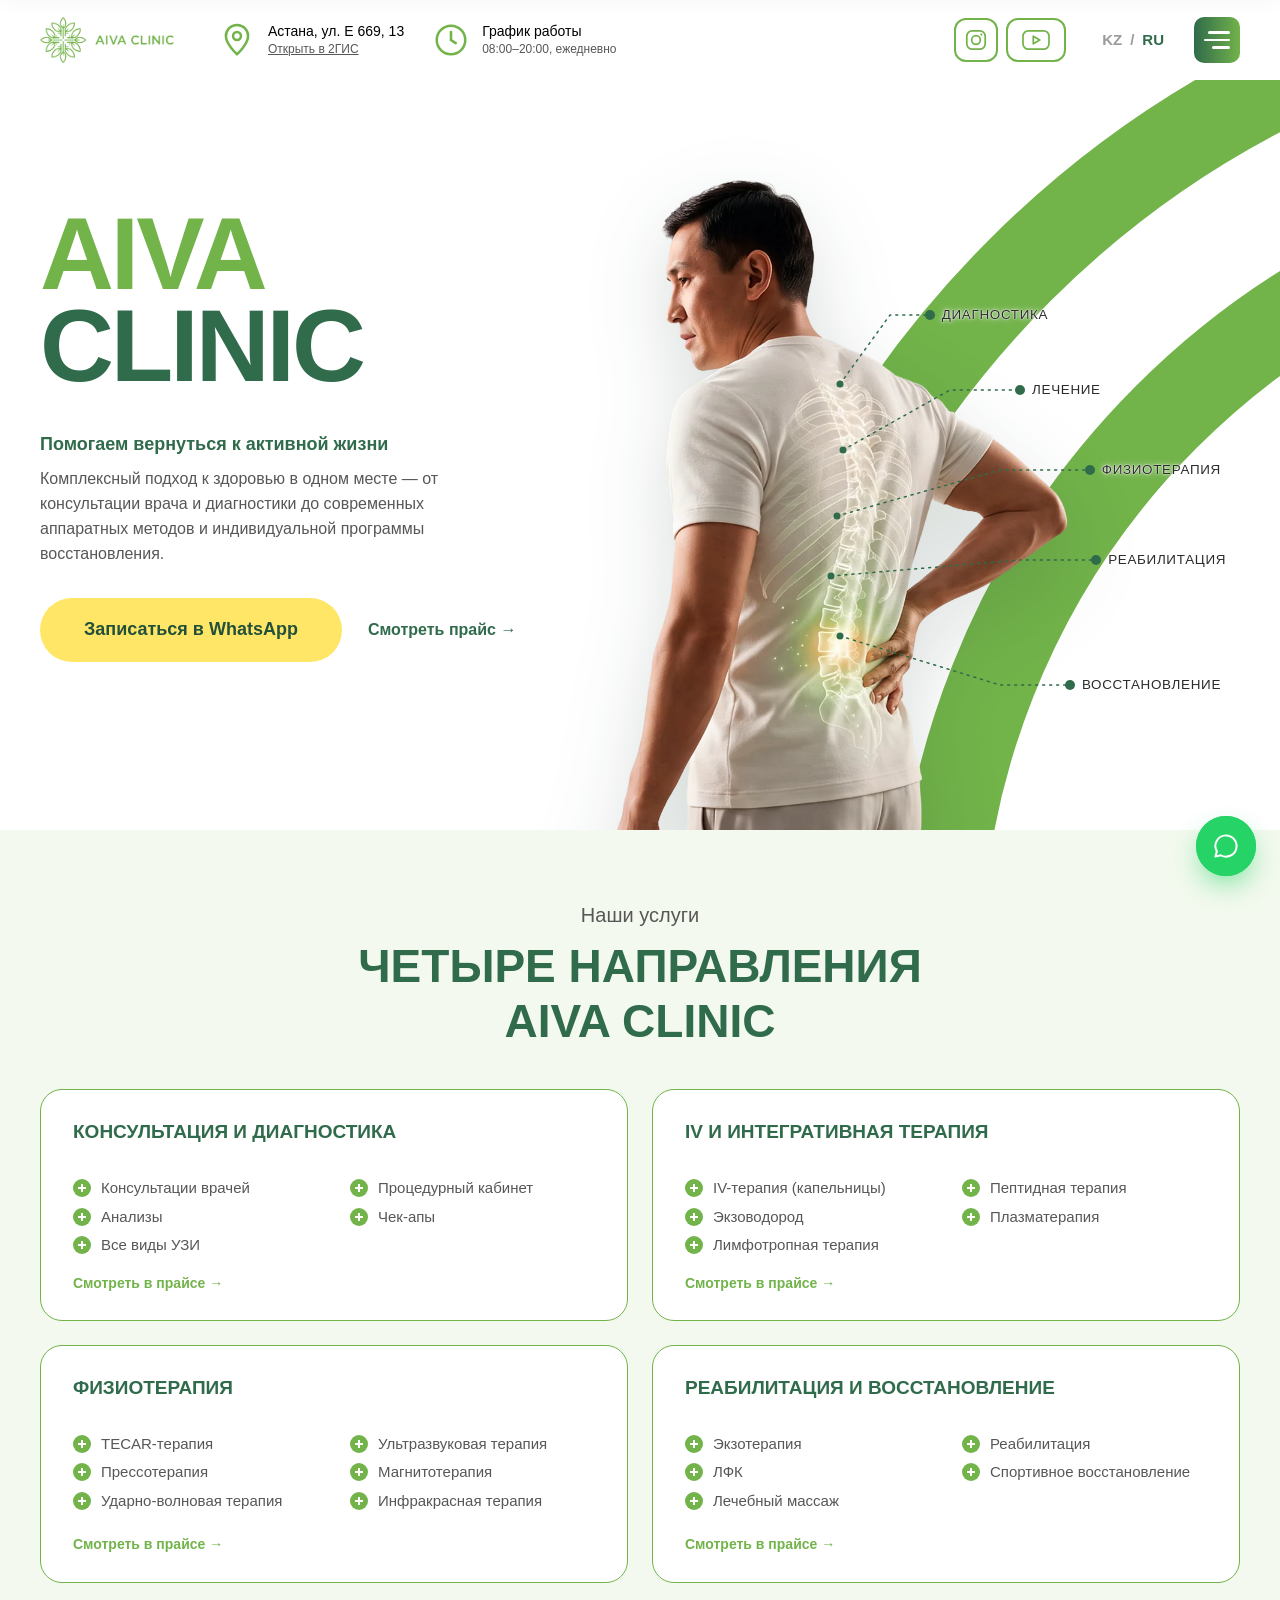
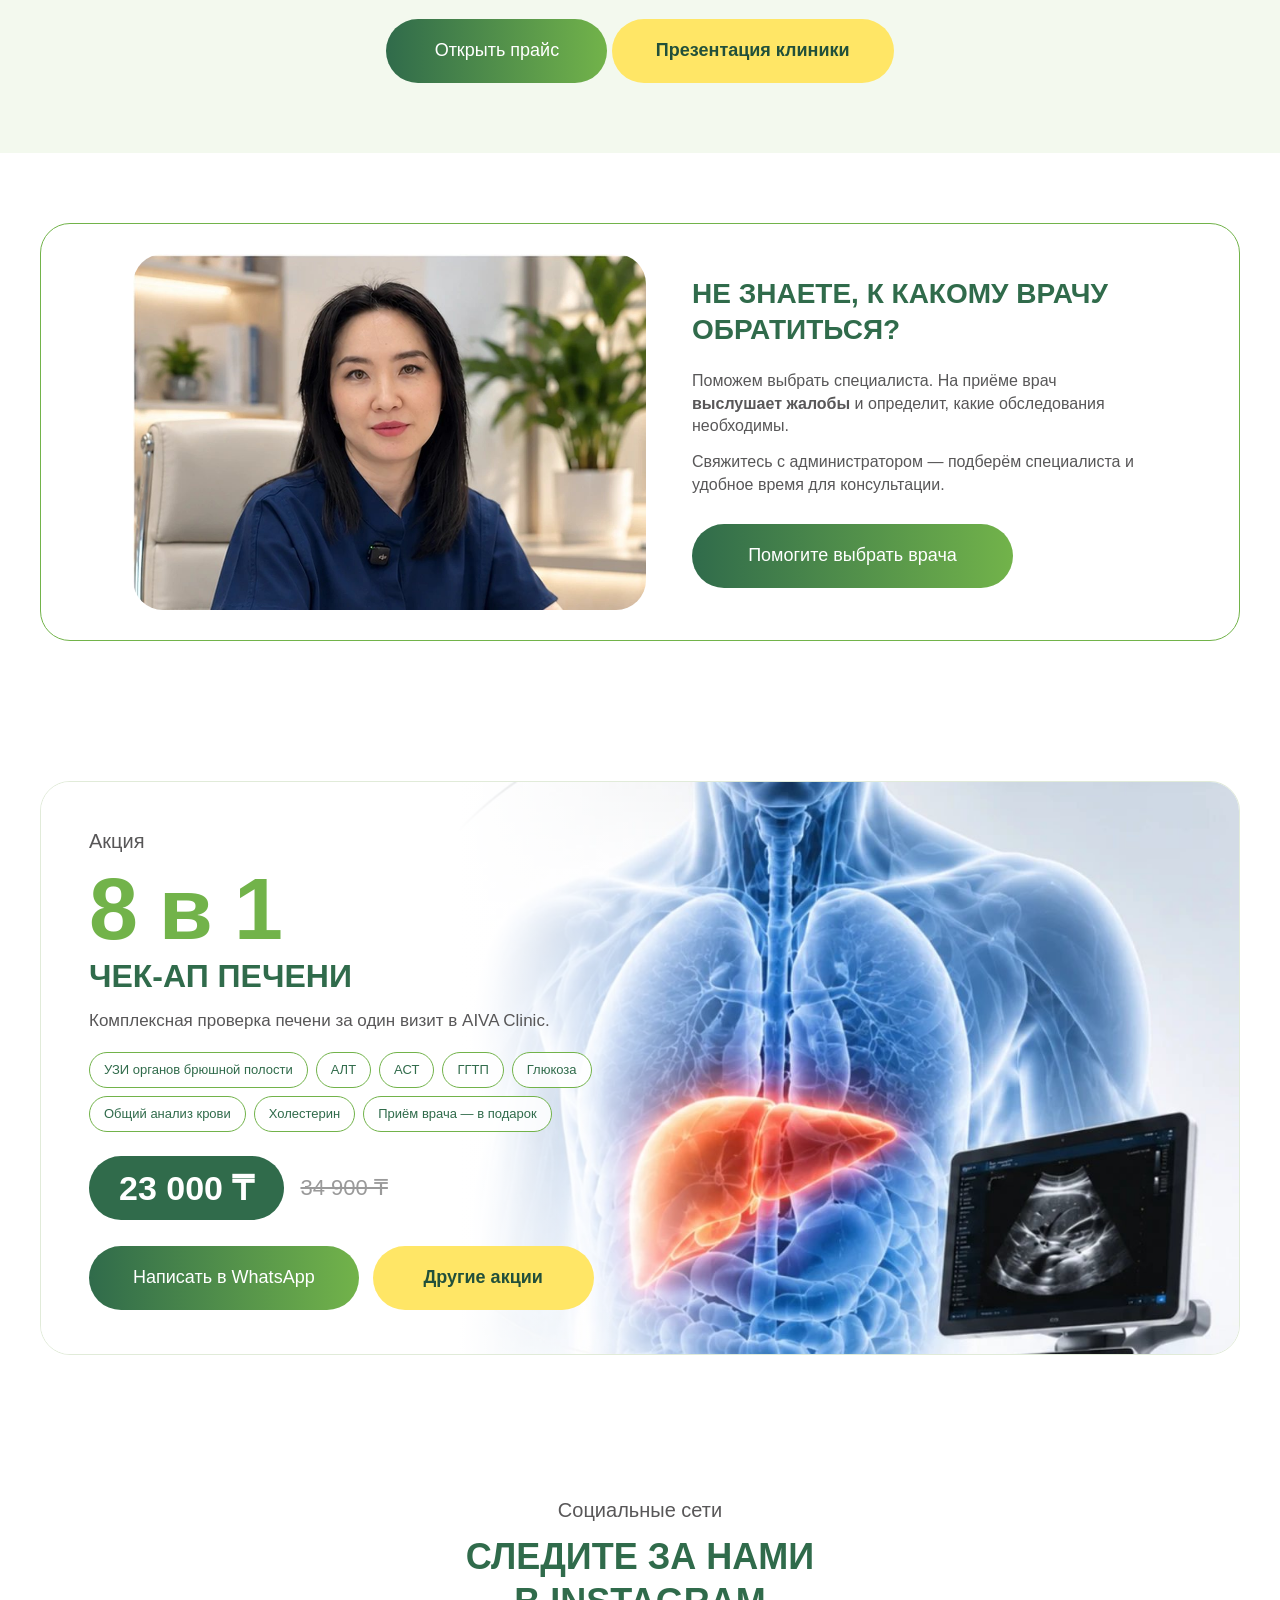
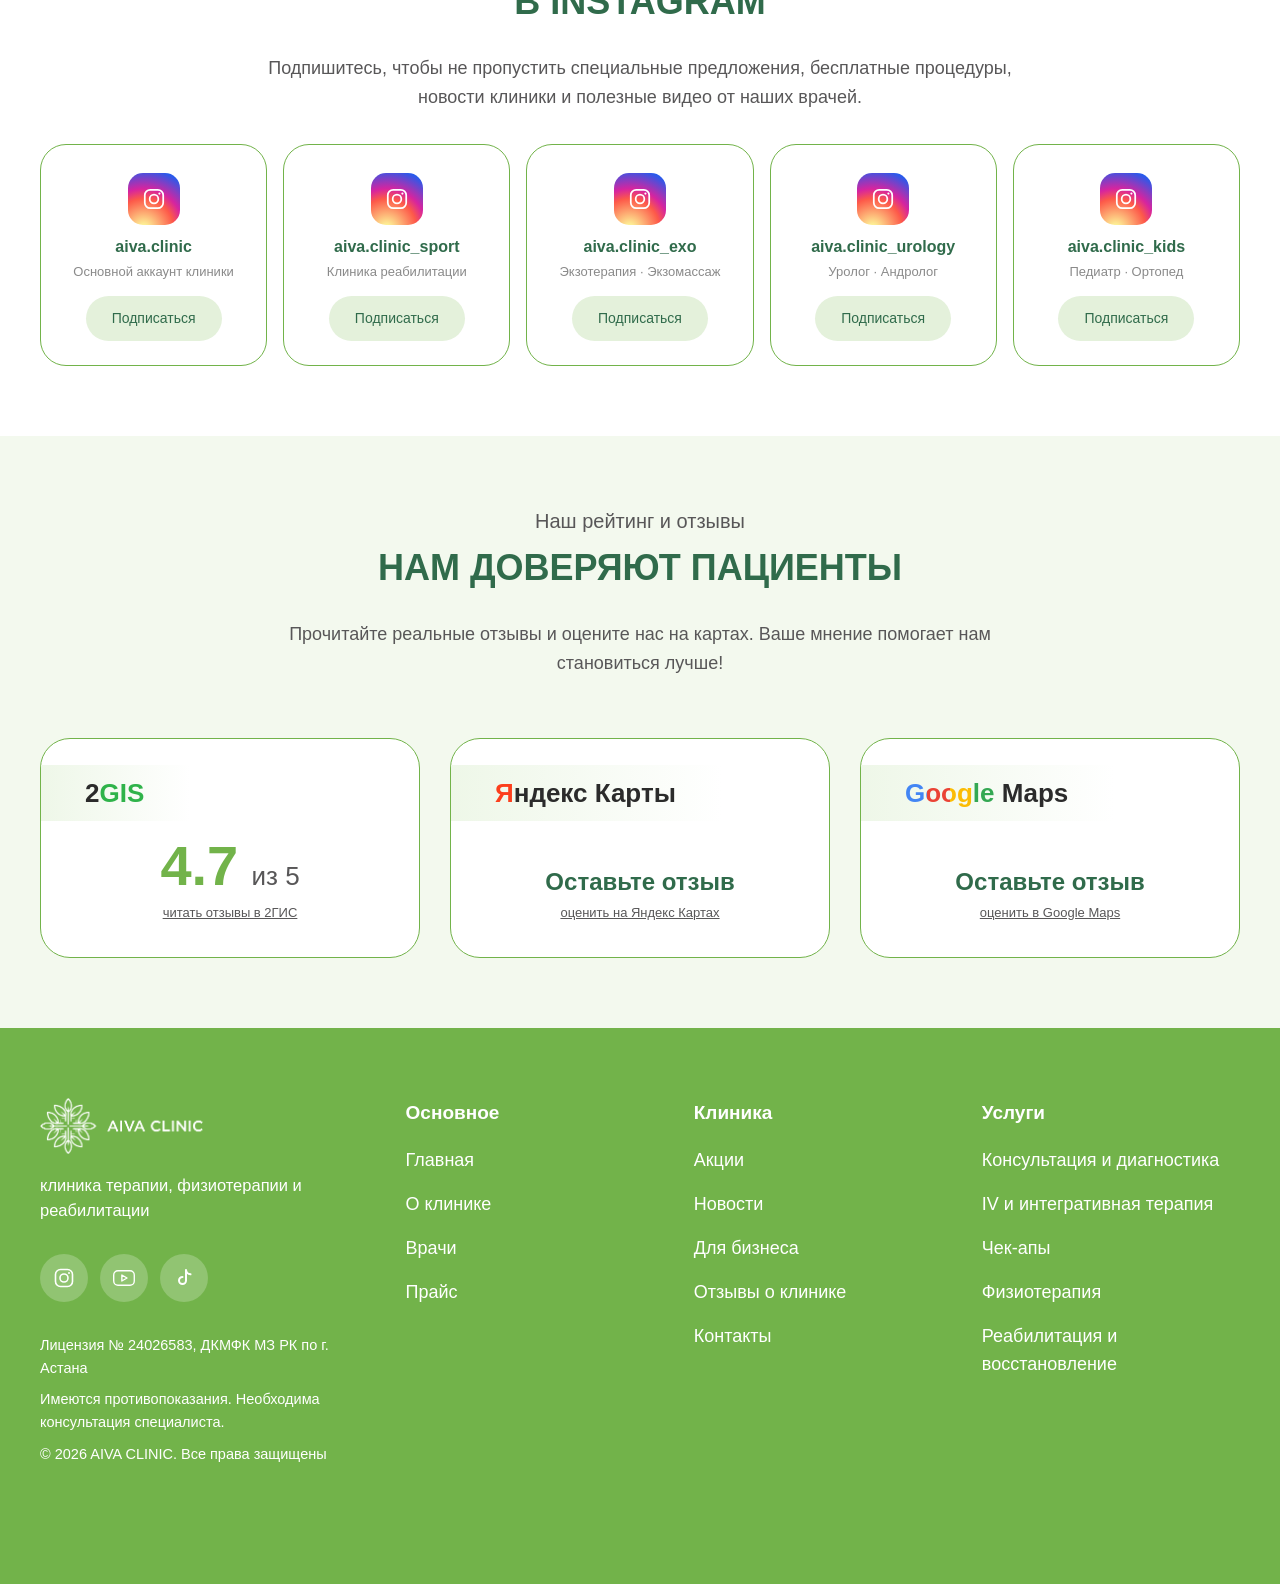
==== commit 2de3650f: "Направления: зелёный круг с белым плюсом Co-Authored-By: Claude Fable 5.1 <noreply@anthropic.com>" ====
--- a/index.html
+++ b/index.html
@@ -16,7 +16,7 @@
 <meta property="og:image" content="https://didariganto.github.io/aiva-clinic-2/img/hero-1.jpg">
 <meta property="og:locale" content="ru_RU">
 <script type="application/ld+json">{"@context": "https://schema.org", "@type": "MedicalClinic", "name": "AIVA Clinic", "alternateName": "AIVA CLINIC Астана", "url": "https://didariganto.github.io/aiva-clinic-2/", "logo": "https://didariganto.github.io/aiva-clinic-2/img/logo.png", "image": "https://didariganto.github.io/aiva-clinic-2/img/hero-1.jpg", "description": "Клиника терапии, физиотерапии и реабилитации в Астане: консультации врачей, УЗИ-диагностика, чек-апы, IV-терапия, аппаратная физиотерапия, экзотерапия, ЛФК и лечебный массаж.", "telephone": "+77472274096", "email": "aivaclinic01@gmail.com", "address": {"@type": "PostalAddress", "streetAddress": "ул. Е 669, 13", "addressLocality": "Астана", "addressCountry": "KZ"}, "geo": {"@type": "GeoCoordinates", "latitude": 51.08749, "longitude": 71.481355}, "hasMap": "https://yandex.kz/maps/ru/org/aiva_clinic/132063384129/?ll=71.481355%2C51.087490&z=16.63", "openingHoursSpecification": [{"@type": "OpeningHoursSpecification", "dayOfWeek": ["Monday", "Tuesday", "Wednesday", "Thursday", "Friday", "Saturday", "Sunday"], "opens": "08:00", "closes": "20:00"}], "medicalSpecialty": ["Physiotherapy", "Endocrinology", "Gastroenterology", "Urology", "Musculoskeletal"], "availableService": [{"@type": "MedicalTherapy", "name": "TECAR-терапия"}, {"@type": "MedicalTherapy", "name": "Ударно-волновая терапия"}, {"@type": "MedicalTherapy", "name": "Ультразвуковая терапия"}, {"@type": "MedicalTherapy", "name": "Магнитотерапия"}, {"@type": "MedicalTherapy", "name": "Прессотерапия"}, {"@type": "MedicalTherapy", "name": "Экзотерапия (экзомассаж)"}, {"@type": "MedicalTherapy", "name": "Лечебная физкультура (ЛФК)"}, {"@type": "MedicalTherapy", "name": "Лечебный массаж"}, {"@type": "MedicalTherapy", "name": "IV-терапия (капельницы)"}, {"@type": "MedicalTest", "name": "Ультразвуковая диагностика (УЗИ)"}, {"@type": "MedicalTest", "name": "Чек-ап программы"}], "sameAs": ["https://www.instagram.com/aiva.clinic", "https://www.youtube.com/channel/UC1EBxPu6hds8KHRhQzTv8gw", "https://www.tiktok.com/@aiva.clinic", "https://2gis.kz/astana/search/%D1%84%D1%88%D0%BC%D1%84/firm/70000001090259641?m=71.482275%2C51.082042%2F14.72&immersive=on", "https://yandex.kz/maps/ru/org/aiva_clinic/132063384129/?ll=71.481355%2C51.087490&z=16.63"], "areaServed": {"@type": "City", "name": "Астана"}, "currenciesAccepted": "KZT", "inLanguage": ["ru", "kk"]}</script>
-<link rel="stylesheet" href="css/style.css?v=61">
+<link rel="stylesheet" href="css/style.css?v=62">
 <script>document.documentElement.classList.add('js')</script>
 </head>
 <body class="home">
@@ -182,10 +182,10 @@
 
 </main>
 
-<script src="js/config.js?v=61"></script>
-<script src="js/layout.js?v=61"></script>
-<script src="js/main.js?v=61"></script>
-<script src="js/i18n-kz.js?v=61"></script>
-<script src="js/i18n.js?v=61"></script>
+<script src="js/config.js?v=62"></script>
+<script src="js/layout.js?v=62"></script>
+<script src="js/main.js?v=62"></script>
+<script src="js/i18n-kz.js?v=62"></script>
+<script src="js/i18n.js?v=62"></script>
 </body>
 </html>
--- a/css/style.css
+++ b/css/style.css
@@ -797,7 +797,7 @@
 .svc-group ol { padding-left: 0; margin-bottom: 16px; flex: 1; list-style: none; columns: 2; column-gap: 32px; }
 .svc-group li { position: relative; padding-left: 28px; font-size: 15px; line-height: 1.5; margin-bottom: 6px; break-inside: avoid; }
 /* маркер «плюс в круге» вместо нумерации */
-.svc-group li::before { content: ''; position: absolute; left: 0; top: 2px; width: 18px; height: 18px; border-radius: 50%; background: linear-gradient(var(--green-dark), var(--green-dark)) center / 8px 2px no-repeat, linear-gradient(var(--green-dark), var(--green-dark)) center / 2px 8px no-repeat, var(--green-light); }
+.svc-group li::before { content: ''; position: absolute; left: 0; top: 2px; width: 18px; height: 18px; border-radius: 50%; background: linear-gradient(#fff, #fff) center / 8px 2px no-repeat, linear-gradient(#fff, #fff) center / 2px 8px no-repeat, var(--green); }
 .svc-group span { font-size: 14px; font-weight: 600; color: var(--green); }
 .poster-card { display: grid; grid-template-columns: 360px 1fr; gap: 48px; align-items: center; padding: 32px 48px 32px 32px; background: var(--cream); border: 1px solid var(--peach); border-radius: var(--radius); }
 .poster-img { border-radius: 20px; }
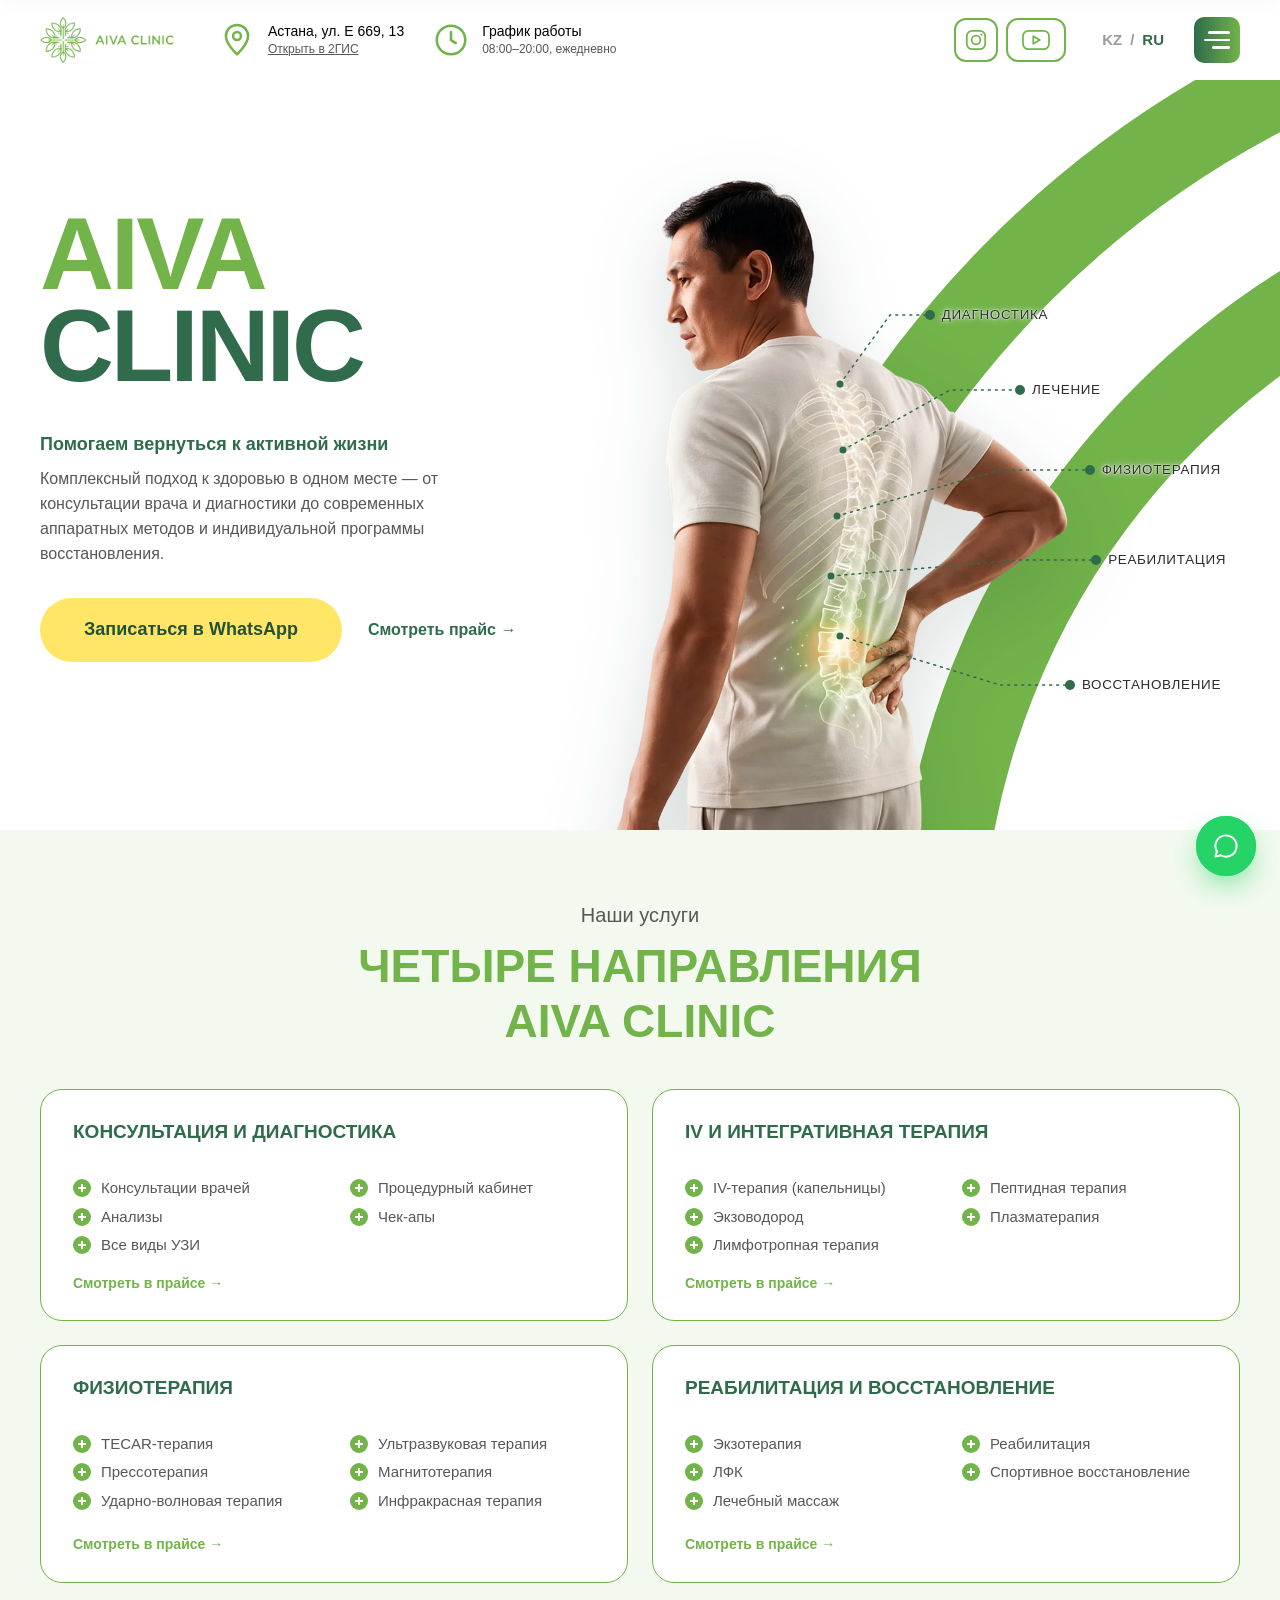
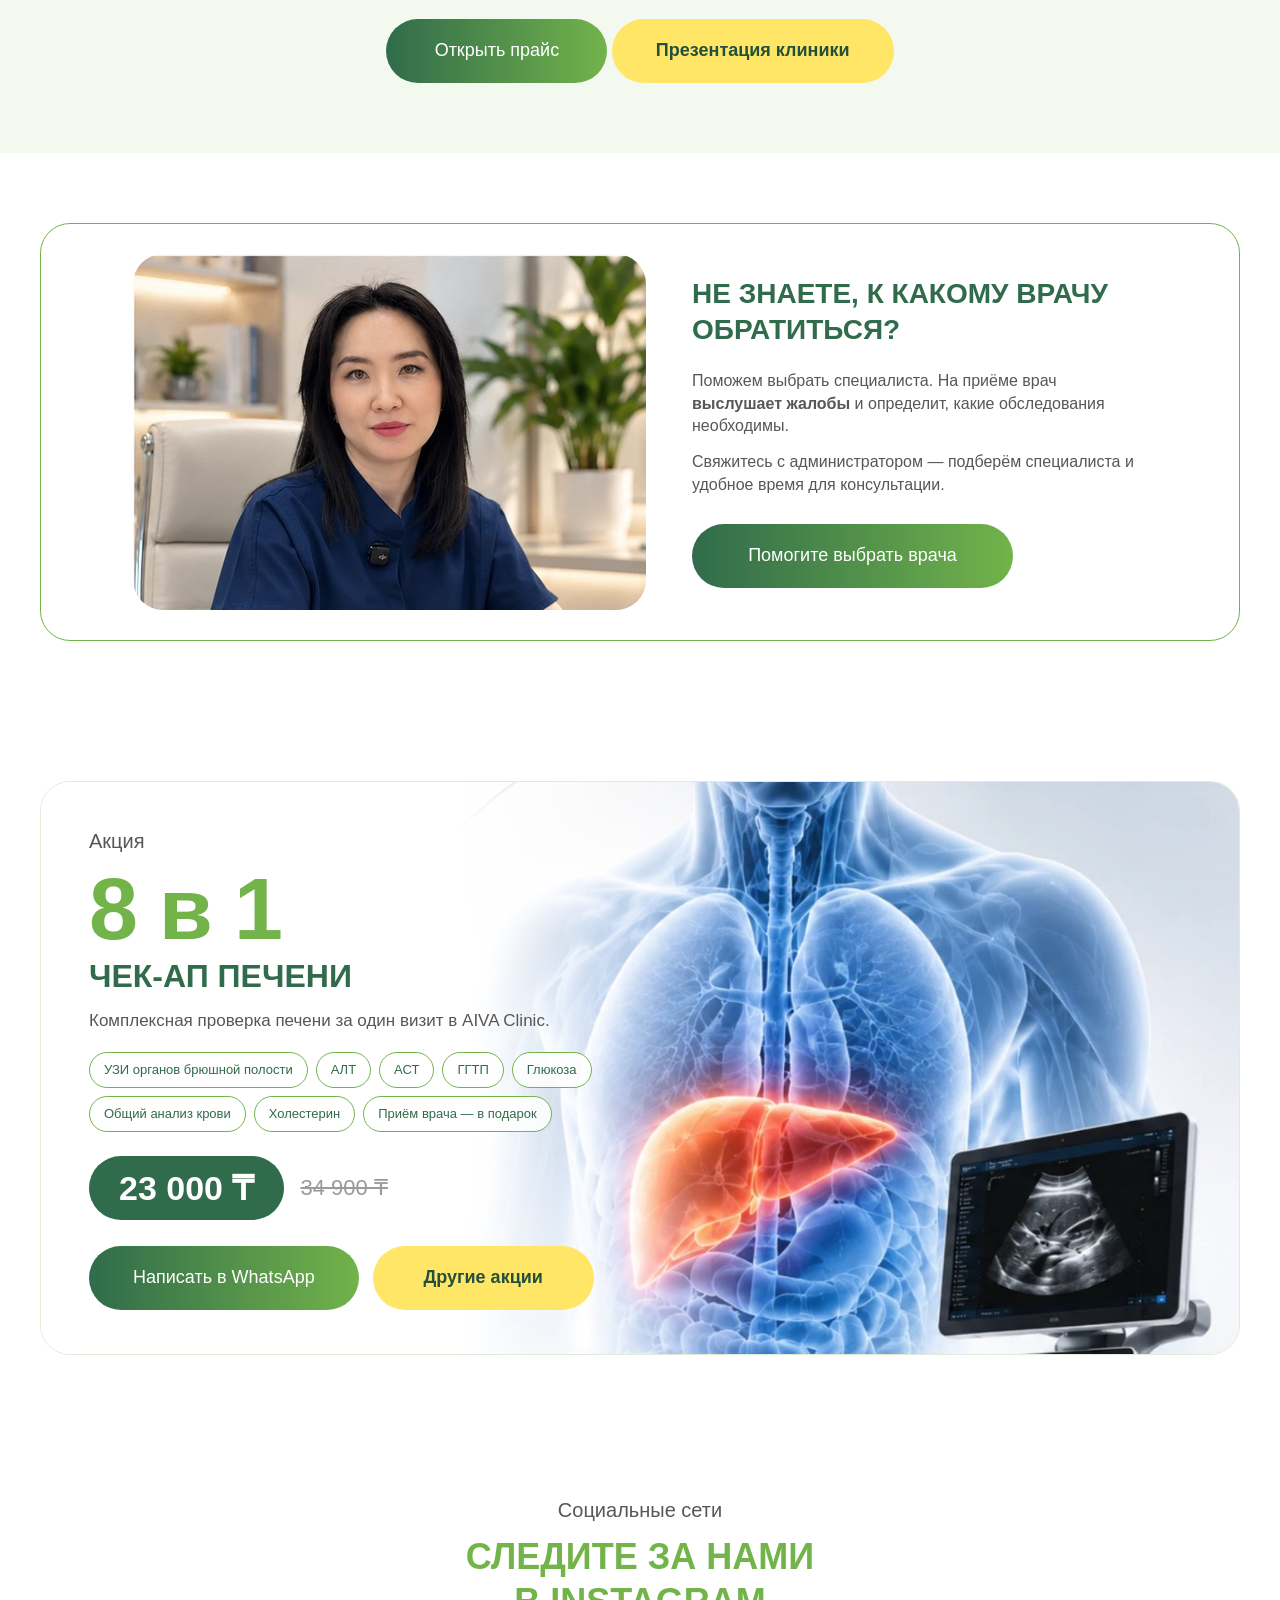
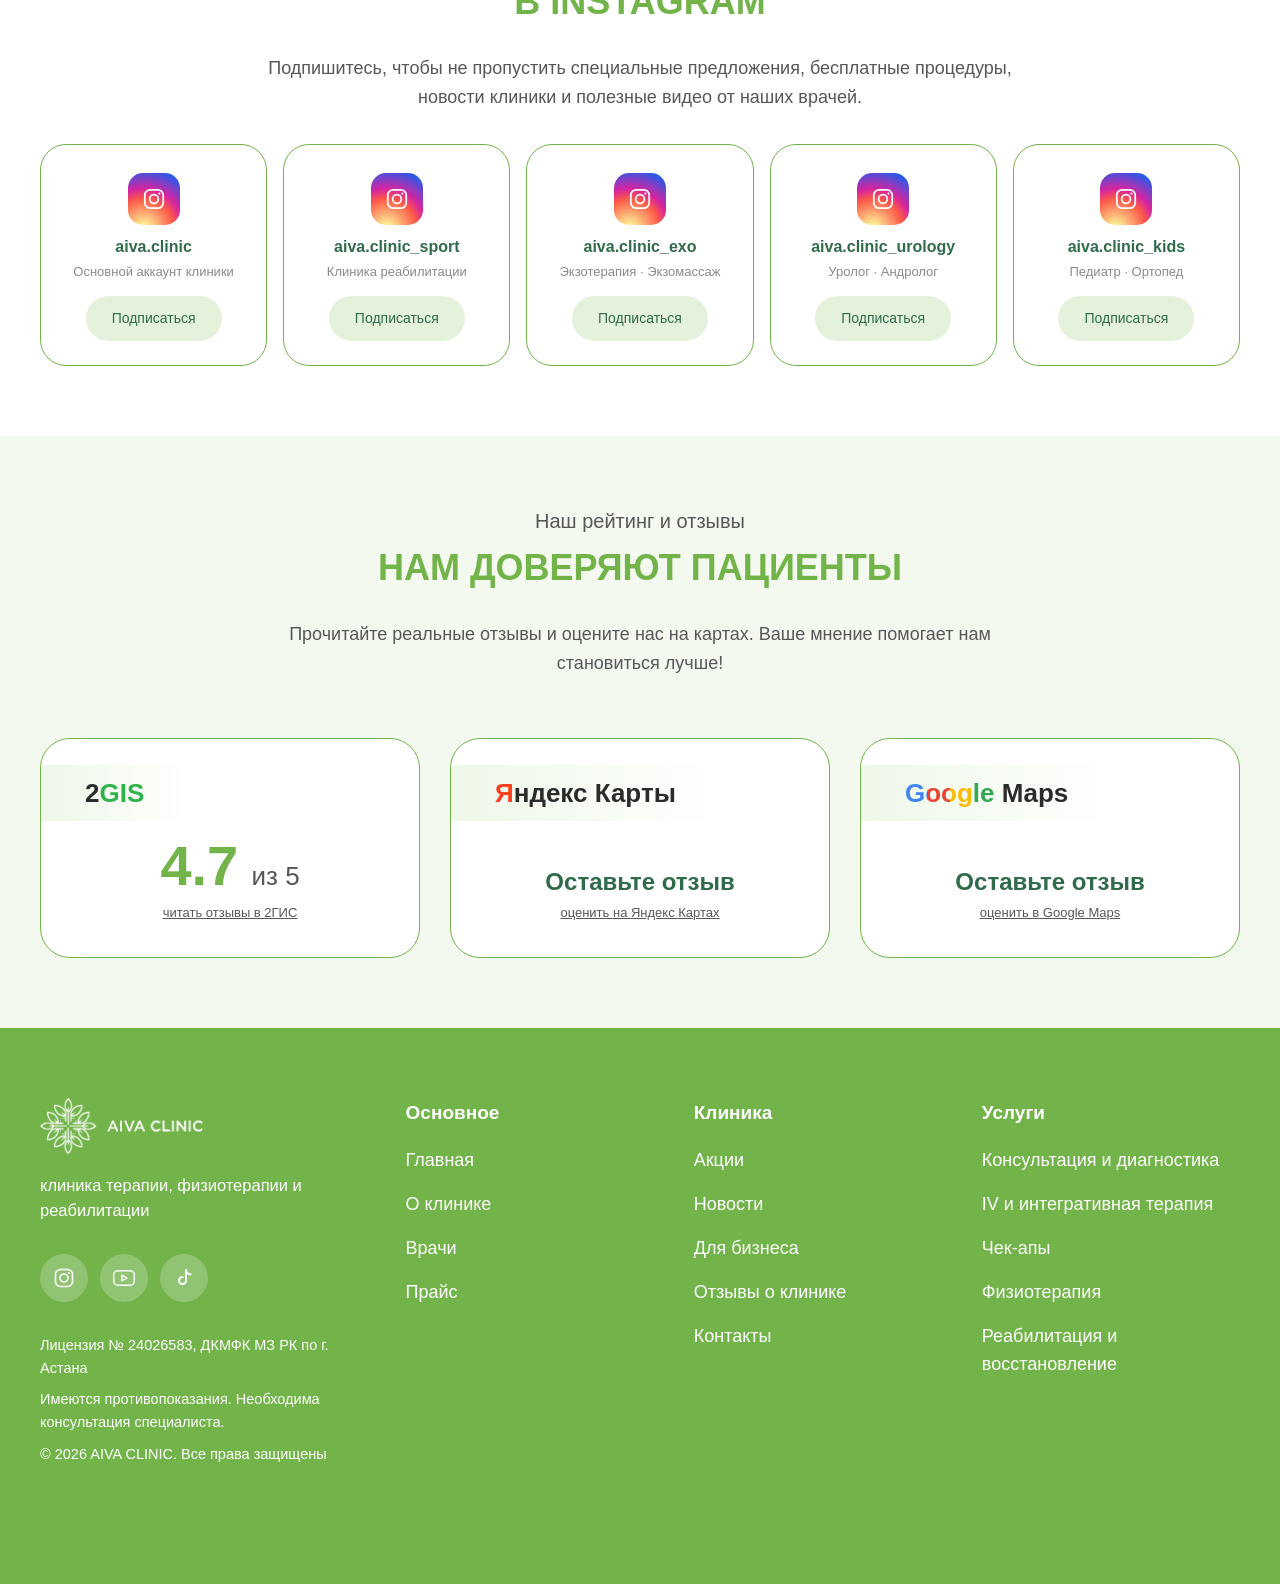
==== commit 91ffb8d2: "Заголовки секций и страниц — салатовый цвет Co-Authored-By: Claude Fable 5.1 <noreply@anthropic.com>" ====
--- a/index.html
+++ b/index.html
@@ -16,7 +16,7 @@
 <meta property="og:image" content="https://didariganto.github.io/aiva-clinic-2/img/hero-1.jpg">
 <meta property="og:locale" content="ru_RU">
 <script type="application/ld+json">{"@context": "https://schema.org", "@type": "MedicalClinic", "name": "AIVA Clinic", "alternateName": "AIVA CLINIC Астана", "url": "https://didariganto.github.io/aiva-clinic-2/", "logo": "https://didariganto.github.io/aiva-clinic-2/img/logo.png", "image": "https://didariganto.github.io/aiva-clinic-2/img/hero-1.jpg", "description": "Клиника терапии, физиотерапии и реабилитации в Астане: консультации врачей, УЗИ-диагностика, чек-апы, IV-терапия, аппаратная физиотерапия, экзотерапия, ЛФК и лечебный массаж.", "telephone": "+77472274096", "email": "aivaclinic01@gmail.com", "address": {"@type": "PostalAddress", "streetAddress": "ул. Е 669, 13", "addressLocality": "Астана", "addressCountry": "KZ"}, "geo": {"@type": "GeoCoordinates", "latitude": 51.08749, "longitude": 71.481355}, "hasMap": "https://yandex.kz/maps/ru/org/aiva_clinic/132063384129/?ll=71.481355%2C51.087490&z=16.63", "openingHoursSpecification": [{"@type": "OpeningHoursSpecification", "dayOfWeek": ["Monday", "Tuesday", "Wednesday", "Thursday", "Friday", "Saturday", "Sunday"], "opens": "08:00", "closes": "20:00"}], "medicalSpecialty": ["Physiotherapy", "Endocrinology", "Gastroenterology", "Urology", "Musculoskeletal"], "availableService": [{"@type": "MedicalTherapy", "name": "TECAR-терапия"}, {"@type": "MedicalTherapy", "name": "Ударно-волновая терапия"}, {"@type": "MedicalTherapy", "name": "Ультразвуковая терапия"}, {"@type": "MedicalTherapy", "name": "Магнитотерапия"}, {"@type": "MedicalTherapy", "name": "Прессотерапия"}, {"@type": "MedicalTherapy", "name": "Экзотерапия (экзомассаж)"}, {"@type": "MedicalTherapy", "name": "Лечебная физкультура (ЛФК)"}, {"@type": "MedicalTherapy", "name": "Лечебный массаж"}, {"@type": "MedicalTherapy", "name": "IV-терапия (капельницы)"}, {"@type": "MedicalTest", "name": "Ультразвуковая диагностика (УЗИ)"}, {"@type": "MedicalTest", "name": "Чек-ап программы"}], "sameAs": ["https://www.instagram.com/aiva.clinic", "https://www.youtube.com/channel/UC1EBxPu6hds8KHRhQzTv8gw", "https://www.tiktok.com/@aiva.clinic", "https://2gis.kz/astana/search/%D1%84%D1%88%D0%BC%D1%84/firm/70000001090259641?m=71.482275%2C51.082042%2F14.72&immersive=on", "https://yandex.kz/maps/ru/org/aiva_clinic/132063384129/?ll=71.481355%2C51.087490&z=16.63"], "areaServed": {"@type": "City", "name": "Астана"}, "currenciesAccepted": "KZT", "inLanguage": ["ru", "kk"]}</script>
-<link rel="stylesheet" href="css/style.css?v=62">
+<link rel="stylesheet" href="css/style.css?v=63">
 <script>document.documentElement.classList.add('js')</script>
 </head>
 <body class="home">
@@ -182,10 +182,10 @@
 
 </main>
 
-<script src="js/config.js?v=62"></script>
-<script src="js/layout.js?v=62"></script>
-<script src="js/main.js?v=62"></script>
-<script src="js/i18n-kz.js?v=62"></script>
-<script src="js/i18n.js?v=62"></script>
+<script src="js/config.js?v=63"></script>
+<script src="js/layout.js?v=63"></script>
+<script src="js/main.js?v=63"></script>
+<script src="js/i18n-kz.js?v=63"></script>
+<script src="js/i18n.js?v=63"></script>
 </body>
 </html>
--- a/css/style.css
+++ b/css/style.css
@@ -60,7 +60,7 @@
 .eyebrow-left { text-align: left; }
 .h2 {
   font-size: 46px; line-height: 1.2; font-weight: 700;
-  text-transform: uppercase; text-align: center; margin-bottom: 40px; color: var(--green-dark);
+  text-transform: uppercase; text-align: center; margin-bottom: 40px; color: var(--green); /* салатовый по просьбе клиента */
 }
 .h2-left { text-align: left; }
 .h2-sm { font-size: 36px; line-height: 1.25; }
@@ -222,7 +222,7 @@
   min-height: 700px; padding: 60px var(--side); overflow: hidden;
 }
 .hero-text { position: relative; z-index: 2; flex: 1 1 0; min-width: 0; max-width: 580px; }
-.hero h1 { color: var(--green-dark); font-size: 52px; line-height: 57px; font-weight: 700; text-transform: uppercase; }
+.hero h1 { color: var(--green); font-size: 52px; line-height: 57px; font-weight: 700; text-transform: uppercase; }
 .hero-sub { margin-top: 18px; font-size: 26px; line-height: 31px; font-weight: 300; }
 .hero-btns { display: flex; flex-wrap: wrap; gap: 19px; margin-top: 40px; }
 .hero-btns .btn-grad { min-width: 321px; }
@@ -937,7 +937,7 @@
 .pr-total s { margin-right: 10px; font-size: 15px; color: #9a9a9a; }
 .pr-gift { margin-top: 4px; text-align: right; font-size: 14px; font-weight: 500; color: var(--green); }
 .pr-desc { margin-top: 14px; padding: 16px 20px; background: var(--green-pale); border-radius: 12px; font-size: 14.5px; line-height: 1.55; }
-.price-h2 { font-size: 30px; line-height: 1.2; font-weight: 700; text-transform: uppercase; color: var(--ink); margin-bottom: 10px; }
+.price-h2 { font-size: 30px; line-height: 1.2; font-weight: 700; text-transform: uppercase; color: var(--green); margin-bottom: 10px; }
 .price-intro { max-width: 760px; font-size: 16px; line-height: 1.5; margin-bottom: 34px; }
 .section-checkups { padding-top: 0; }
 .checkups { display: grid; grid-template-columns: 1fr 1fr; gap: 10px 60px; }
@@ -1071,7 +1071,7 @@
 .kb-group { padding: 44px 0 10px; }
 .kb-group + .kb-group { border-top: 1px solid var(--line); }
 .kb-group[hidden] { display: none; }
-.kb-h2 { font-size: 28px; line-height: 1.2; font-weight: 700; text-transform: uppercase; color: var(--ink); margin-bottom: 30px; }
+.kb-h2 { font-size: 28px; line-height: 1.2; font-weight: 700; text-transform: uppercase; color: var(--green); margin-bottom: 30px; }
 .kb .news-grid { margin-bottom: 48px; }
 .kb-article { margin-bottom: 56px; scroll-margin-top: 100px; }
 .kb-h3 { display: flex; align-items: center; gap: 14px; font-size: 22px; line-height: 1.3; font-weight: 700; text-transform: uppercase; color: var(--green-dark); margin-bottom: 22px; }
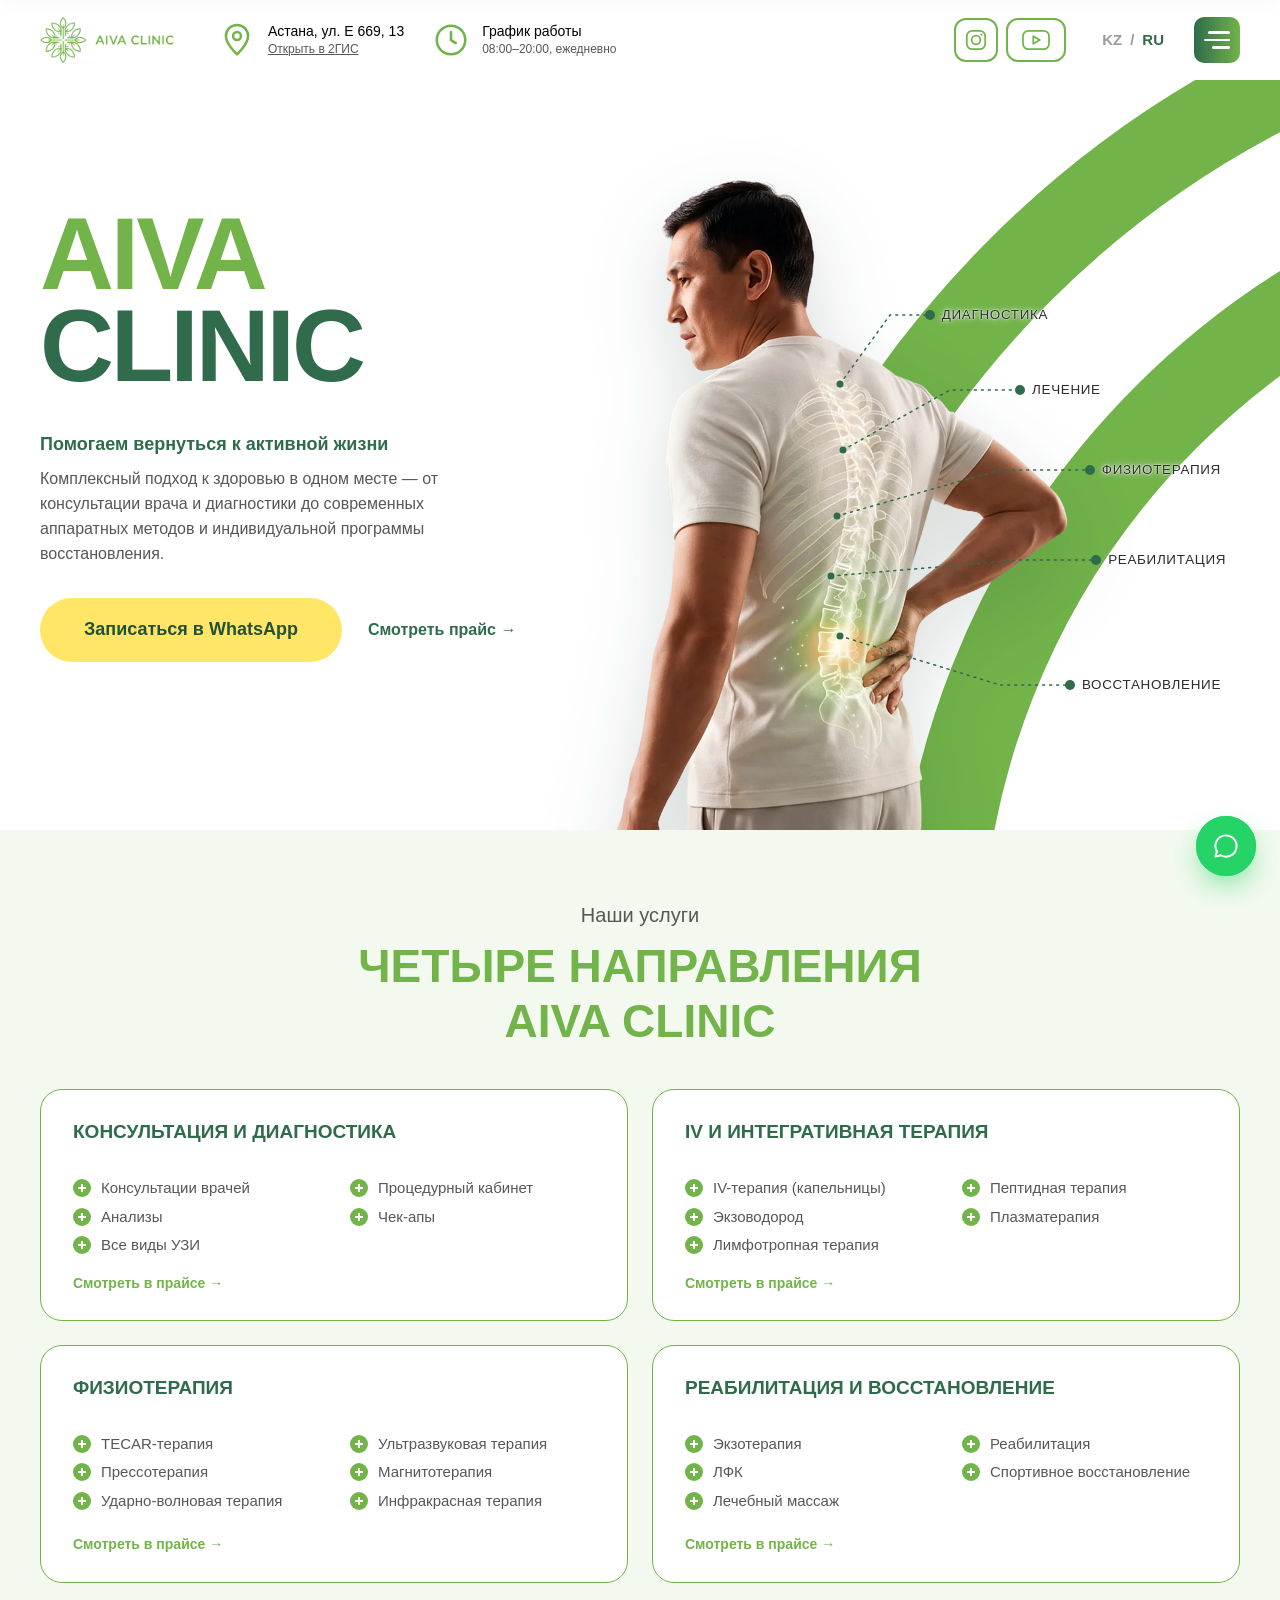
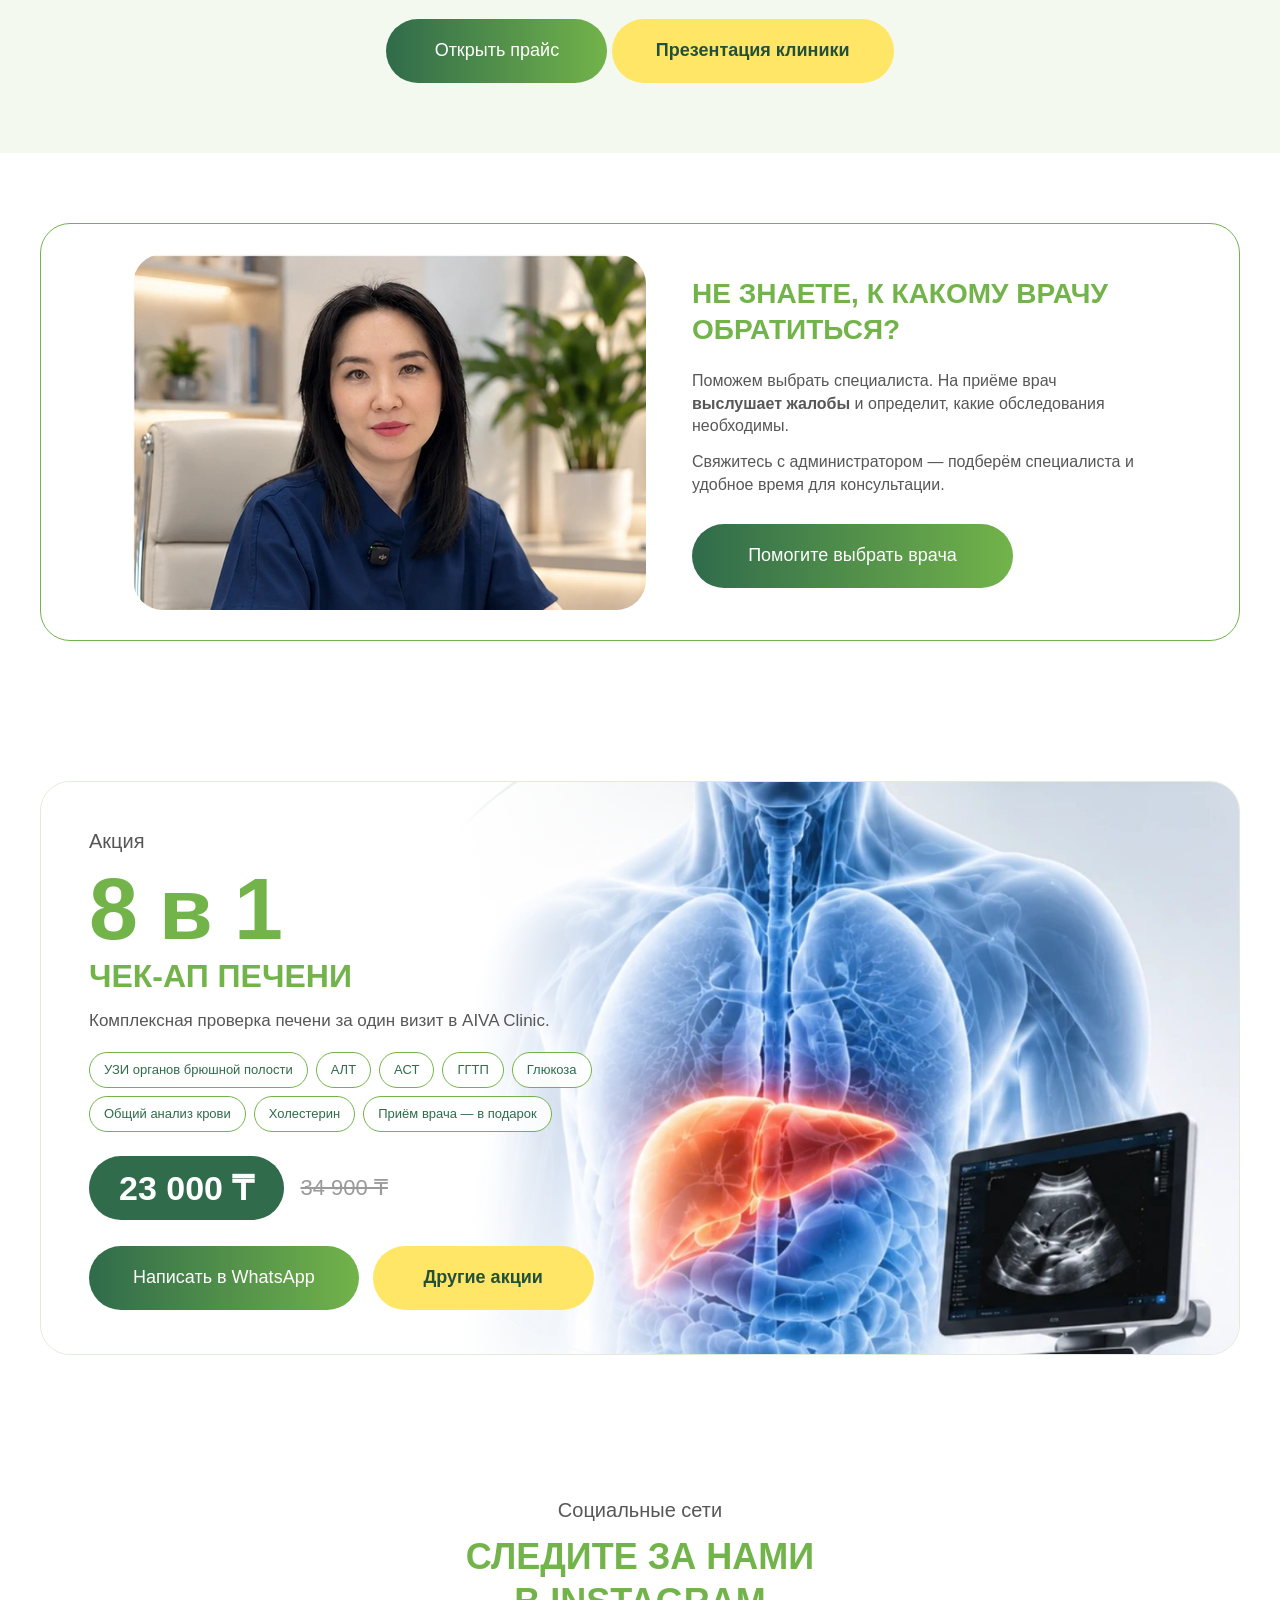
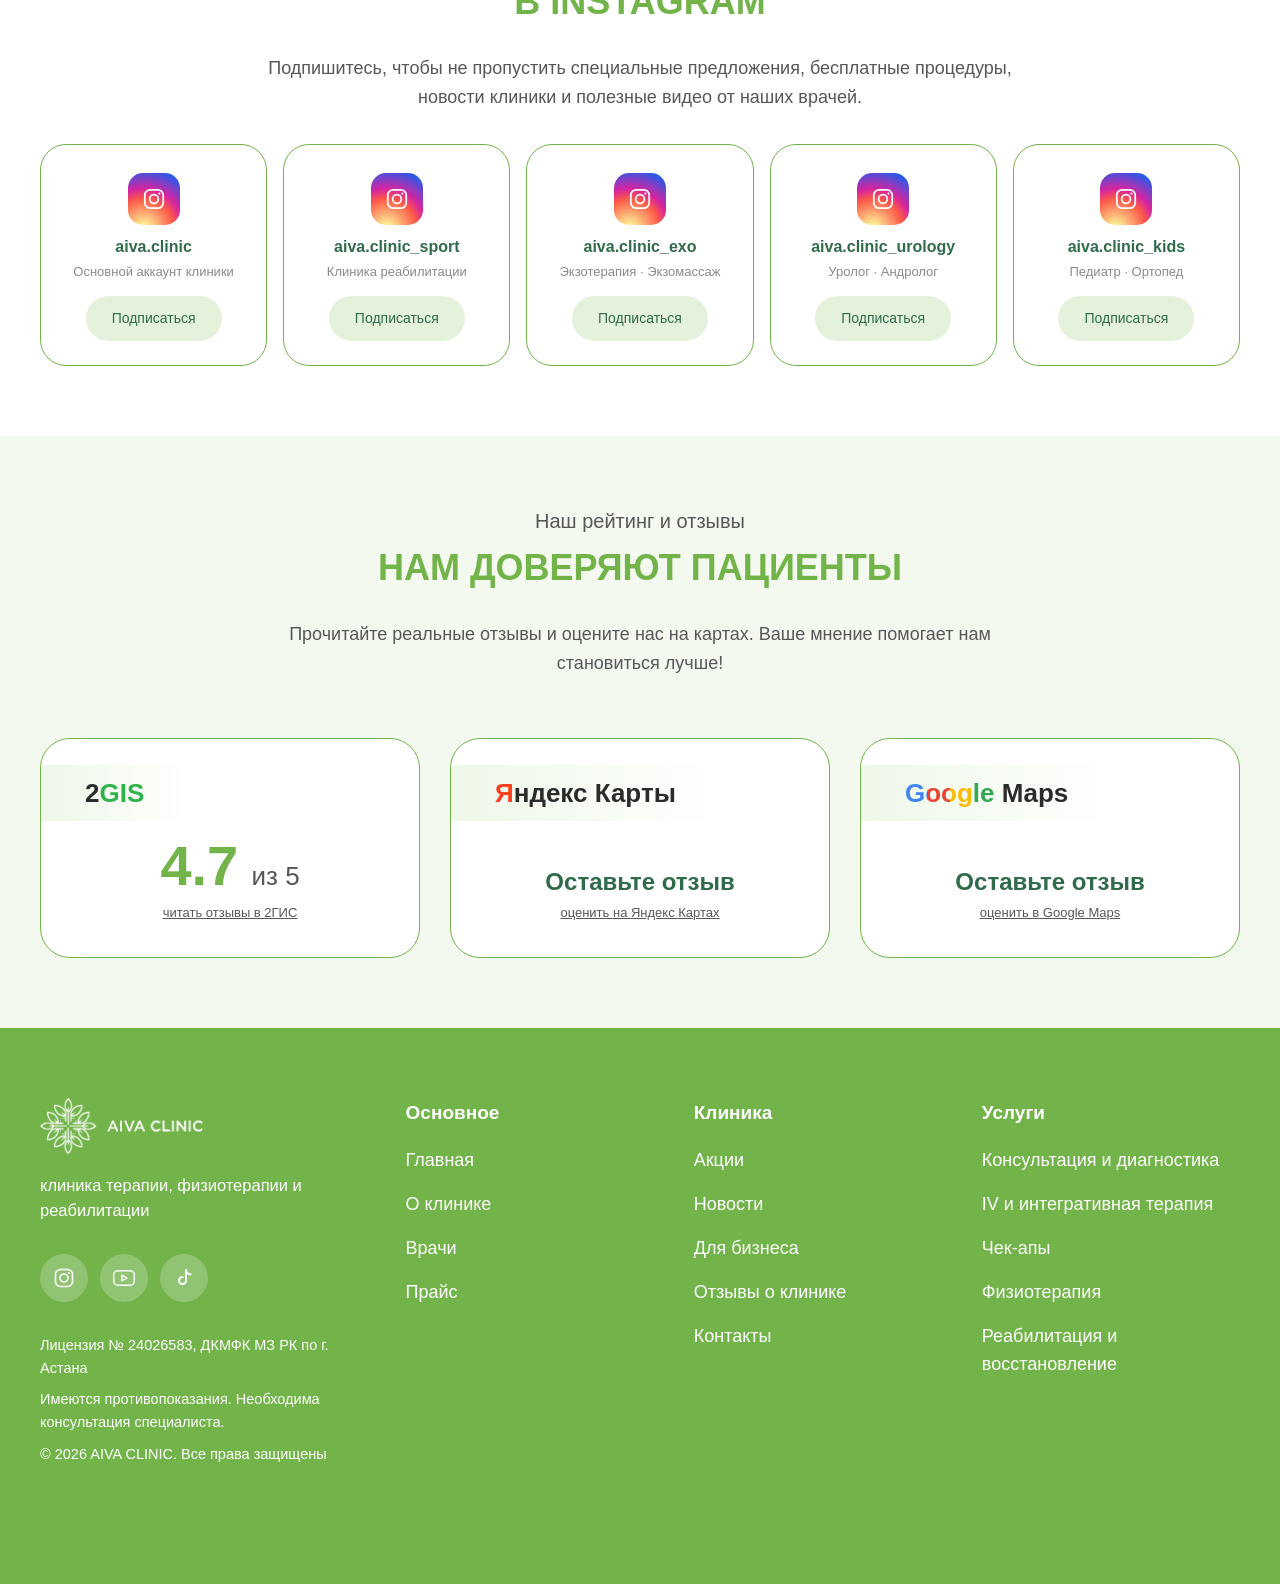
==== commit 3c029166: "Заголовки блоков акций и статей — салатовый цвет Co-Authored-By: Claude Fable 5.1 <noreply@anthropic" ====
--- a/index.html
+++ b/index.html
@@ -16,7 +16,7 @@
 <meta property="og:image" content="https://didariganto.github.io/aiva-clinic-2/img/hero-1.jpg">
 <meta property="og:locale" content="ru_RU">
 <script type="application/ld+json">{"@context": "https://schema.org", "@type": "MedicalClinic", "name": "AIVA Clinic", "alternateName": "AIVA CLINIC Астана", "url": "https://didariganto.github.io/aiva-clinic-2/", "logo": "https://didariganto.github.io/aiva-clinic-2/img/logo.png", "image": "https://didariganto.github.io/aiva-clinic-2/img/hero-1.jpg", "description": "Клиника терапии, физиотерапии и реабилитации в Астане: консультации врачей, УЗИ-диагностика, чек-апы, IV-терапия, аппаратная физиотерапия, экзотерапия, ЛФК и лечебный массаж.", "telephone": "+77472274096", "email": "aivaclinic01@gmail.com", "address": {"@type": "PostalAddress", "streetAddress": "ул. Е 669, 13", "addressLocality": "Астана", "addressCountry": "KZ"}, "geo": {"@type": "GeoCoordinates", "latitude": 51.08749, "longitude": 71.481355}, "hasMap": "https://yandex.kz/maps/ru/org/aiva_clinic/132063384129/?ll=71.481355%2C51.087490&z=16.63", "openingHoursSpecification": [{"@type": "OpeningHoursSpecification", "dayOfWeek": ["Monday", "Tuesday", "Wednesday", "Thursday", "Friday", "Saturday", "Sunday"], "opens": "08:00", "closes": "20:00"}], "medicalSpecialty": ["Physiotherapy", "Endocrinology", "Gastroenterology", "Urology", "Musculoskeletal"], "availableService": [{"@type": "MedicalTherapy", "name": "TECAR-терапия"}, {"@type": "MedicalTherapy", "name": "Ударно-волновая терапия"}, {"@type": "MedicalTherapy", "name": "Ультразвуковая терапия"}, {"@type": "MedicalTherapy", "name": "Магнитотерапия"}, {"@type": "MedicalTherapy", "name": "Прессотерапия"}, {"@type": "MedicalTherapy", "name": "Экзотерапия (экзомассаж)"}, {"@type": "MedicalTherapy", "name": "Лечебная физкультура (ЛФК)"}, {"@type": "MedicalTherapy", "name": "Лечебный массаж"}, {"@type": "MedicalTherapy", "name": "IV-терапия (капельницы)"}, {"@type": "MedicalTest", "name": "Ультразвуковая диагностика (УЗИ)"}, {"@type": "MedicalTest", "name": "Чек-ап программы"}], "sameAs": ["https://www.instagram.com/aiva.clinic", "https://www.youtube.com/channel/UC1EBxPu6hds8KHRhQzTv8gw", "https://www.tiktok.com/@aiva.clinic", "https://2gis.kz/astana/search/%D1%84%D1%88%D0%BC%D1%84/firm/70000001090259641?m=71.482275%2C51.082042%2F14.72&immersive=on", "https://yandex.kz/maps/ru/org/aiva_clinic/132063384129/?ll=71.481355%2C51.087490&z=16.63"], "areaServed": {"@type": "City", "name": "Астана"}, "currenciesAccepted": "KZT", "inLanguage": ["ru", "kk"]}</script>
-<link rel="stylesheet" href="css/style.css?v=63">
+<link rel="stylesheet" href="css/style.css?v=64">
 <script>document.documentElement.classList.add('js')</script>
 </head>
 <body class="home">
@@ -182,10 +182,10 @@
 
 </main>
 
-<script src="js/config.js?v=63"></script>
-<script src="js/layout.js?v=63"></script>
-<script src="js/main.js?v=63"></script>
-<script src="js/i18n-kz.js?v=63"></script>
-<script src="js/i18n.js?v=63"></script>
+<script src="js/config.js?v=64"></script>
+<script src="js/layout.js?v=64"></script>
+<script src="js/main.js?v=64"></script>
+<script src="js/i18n-kz.js?v=64"></script>
+<script src="js/i18n.js?v=64"></script>
 </body>
 </html>
--- a/css/style.css
+++ b/css/style.css
@@ -279,7 +279,7 @@
   padding: 30px 92px; background: #fff; border: 1px solid var(--green); border-radius: var(--radius);
 }
 .promo-img { height: 356px; }
-.promo-body h2 { font-size: 28px; line-height: 36px; font-weight: 700; text-transform: uppercase; color: var(--green-dark); margin-bottom: 22px; max-width: 475px; }
+.promo-body h2 { font-size: 28px; line-height: 36px; font-weight: 700; text-transform: uppercase; color: var(--green); margin-bottom: 22px; max-width: 475px; }
 .promo-body p { max-width: 475px; margin-bottom: 14px; line-height: 1.4; }
 .promo-body .btn { margin-top: 14px; min-width: 321px; }
 
@@ -361,7 +361,7 @@
   display: flex; align-items: center; justify-content: space-between; gap: 40px; padding: 40px 48px;
   background: var(--gray-bg); border: 1px solid var(--line); border-radius: var(--radius);
 }
-.cta-mini-card h2 { font-size: 28px; line-height: 1.2; font-weight: 700; text-transform: uppercase; color: var(--green-dark); margin-bottom: 10px; }
+.cta-mini-card h2 { font-size: 28px; line-height: 1.2; font-weight: 700; text-transform: uppercase; color: var(--green); margin-bottom: 10px; }
 .cta-mini-card p:last-child { font-size: 16px; max-width: 520px; }
 .cta-mini-btns { display: flex; flex-direction: column; align-items: stretch; gap: 12px; flex: none; }
 .offer .zoom { aspect-ratio: 2 / 1; }
@@ -801,7 +801,7 @@
 .svc-group span { font-size: 14px; font-weight: 600; color: var(--green); }
 .poster-card { display: grid; grid-template-columns: 360px 1fr; gap: 48px; align-items: center; padding: 32px 48px 32px 32px; background: var(--cream); border: 1px solid var(--peach); border-radius: var(--radius); }
 .poster-img { border-radius: 20px; }
-.poster-body h2 { font-size: 30px; line-height: 1.2; font-weight: 700; text-transform: uppercase; color: var(--green-dark); margin-bottom: 14px; }
+.poster-body h2 { font-size: 30px; line-height: 1.2; font-weight: 700; text-transform: uppercase; color: var(--green); margin-bottom: 14px; }
 .poster-body h2 s { font-size: 20px; font-weight: 500; color: #9a9a9a; }
 .poster-body > p { font-size: 16px; margin-bottom: 14px; }
 .poster-body .offer-list { margin-bottom: 24px; font-size: 14px; }
@@ -823,7 +823,7 @@
 @media (max-width: 1100px) { .soc-tiles { grid-template-columns: repeat(3, 1fr); } }
 .c-google { background: linear-gradient(90deg, #4285f4 0 25%, #ea4335 25% 50%, #fbbc05 50% 75%, #34a853 75%); -webkit-background-clip: text; background-clip: text; color: transparent; }
 .exo-card { padding: 44px 48px; text-align: left; background: var(--cream); border: 1px solid var(--peach); border-radius: var(--radius); }
-.exo-card h2 { font-size: 30px; line-height: 1.2; font-weight: 700; text-transform: uppercase; color: var(--green-dark); margin-bottom: 12px; }
+.exo-card h2 { font-size: 30px; line-height: 1.2; font-weight: 700; text-transform: uppercase; color: var(--green); margin-bottom: 12px; }
 .exo-card p { max-width: 720px; font-size: 17px; line-height: 1.55; margin-bottom: 24px; }
 .exo-hero { padding-top: 70px; }
 .about-text .lead { max-width: 820px; margin: 0 0 18px; font-size: 19px; line-height: 1.6; }
@@ -982,7 +982,7 @@
 .liver-body { position: relative; z-index: 2; max-width: 600px; }
 .liver-title { margin: 6px 0 14px; line-height: 1; }
 .liver-title b { display: block; font-size: 88px; font-weight: 700; letter-spacing: -.02em; color: var(--green); }
-.liver-title span { display: block; margin-top: 6px; font-size: 32px; line-height: 1.1; font-weight: 700; text-transform: uppercase; color: var(--green-dark); }
+.liver-title span { display: block; margin-top: 6px; font-size: 32px; line-height: 1.1; font-weight: 700; text-transform: uppercase; color: var(--green); }
 .liver-text { max-width: 500px; font-size: 17px; line-height: 1.5; margin-bottom: 18px; }
 .liver-chips { display: flex; flex-wrap: wrap; gap: 8px; max-width: 560px; margin-bottom: 24px; }
 .liver-chips li { padding: 7px 14px; border: 1px solid var(--green); border-radius: 30px; background: rgba(255, 255, 255, .85); font-size: 13px; font-weight: 500; color: var(--green-dark); }
@@ -1074,7 +1074,7 @@
 .kb-h2 { font-size: 28px; line-height: 1.2; font-weight: 700; text-transform: uppercase; color: var(--green); margin-bottom: 30px; }
 .kb .news-grid { margin-bottom: 48px; }
 .kb-article { margin-bottom: 56px; scroll-margin-top: 100px; }
-.kb-h3 { display: flex; align-items: center; gap: 14px; font-size: 22px; line-height: 1.3; font-weight: 700; text-transform: uppercase; color: var(--green-dark); margin-bottom: 22px; }
+.kb-h3 { display: flex; align-items: center; gap: 14px; font-size: 22px; line-height: 1.3; font-weight: 700; text-transform: uppercase; color: var(--green); margin-bottom: 22px; }
 .kb-mark { flex: none; width: 46px; height: 22px; }
 .kb-two { display: grid; grid-template-columns: 1fr 460px; gap: 48px; align-items: start; }
 .kb-two-rev { grid-template-columns: 460px 1fr; }
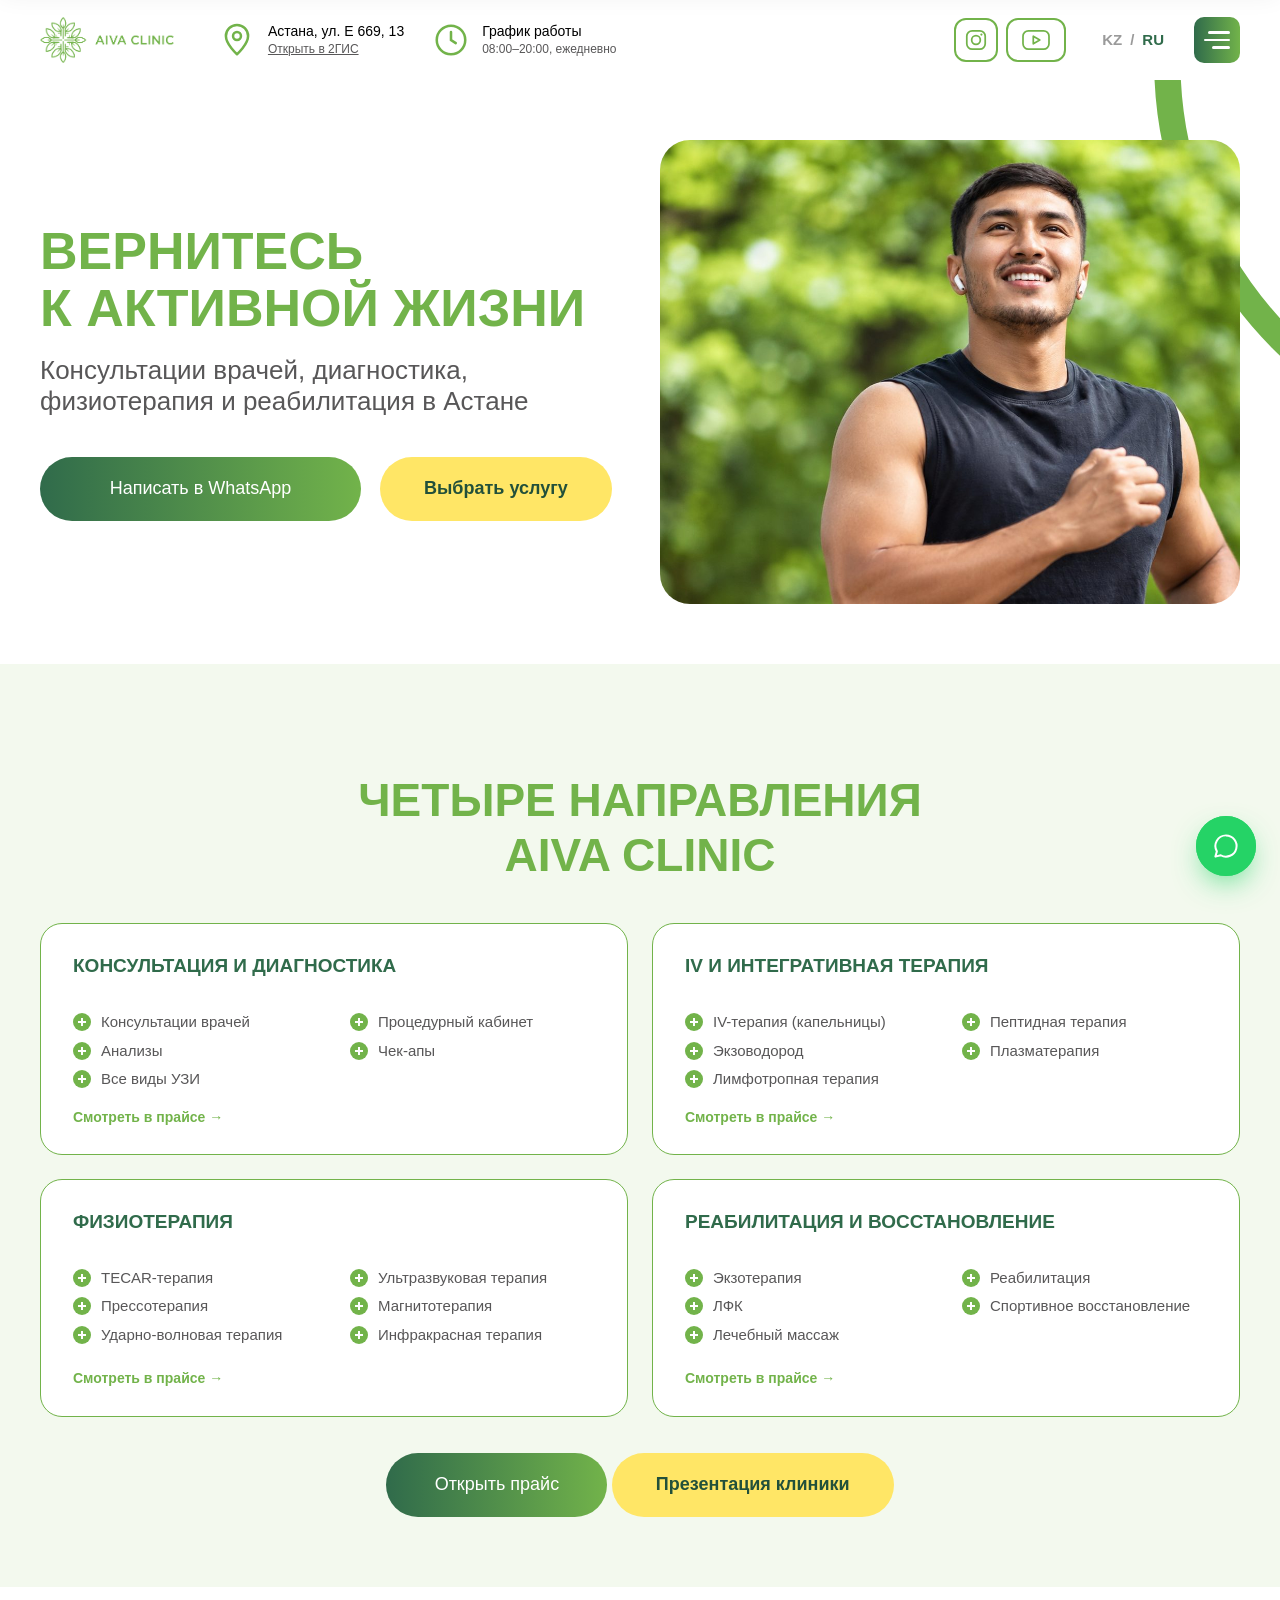
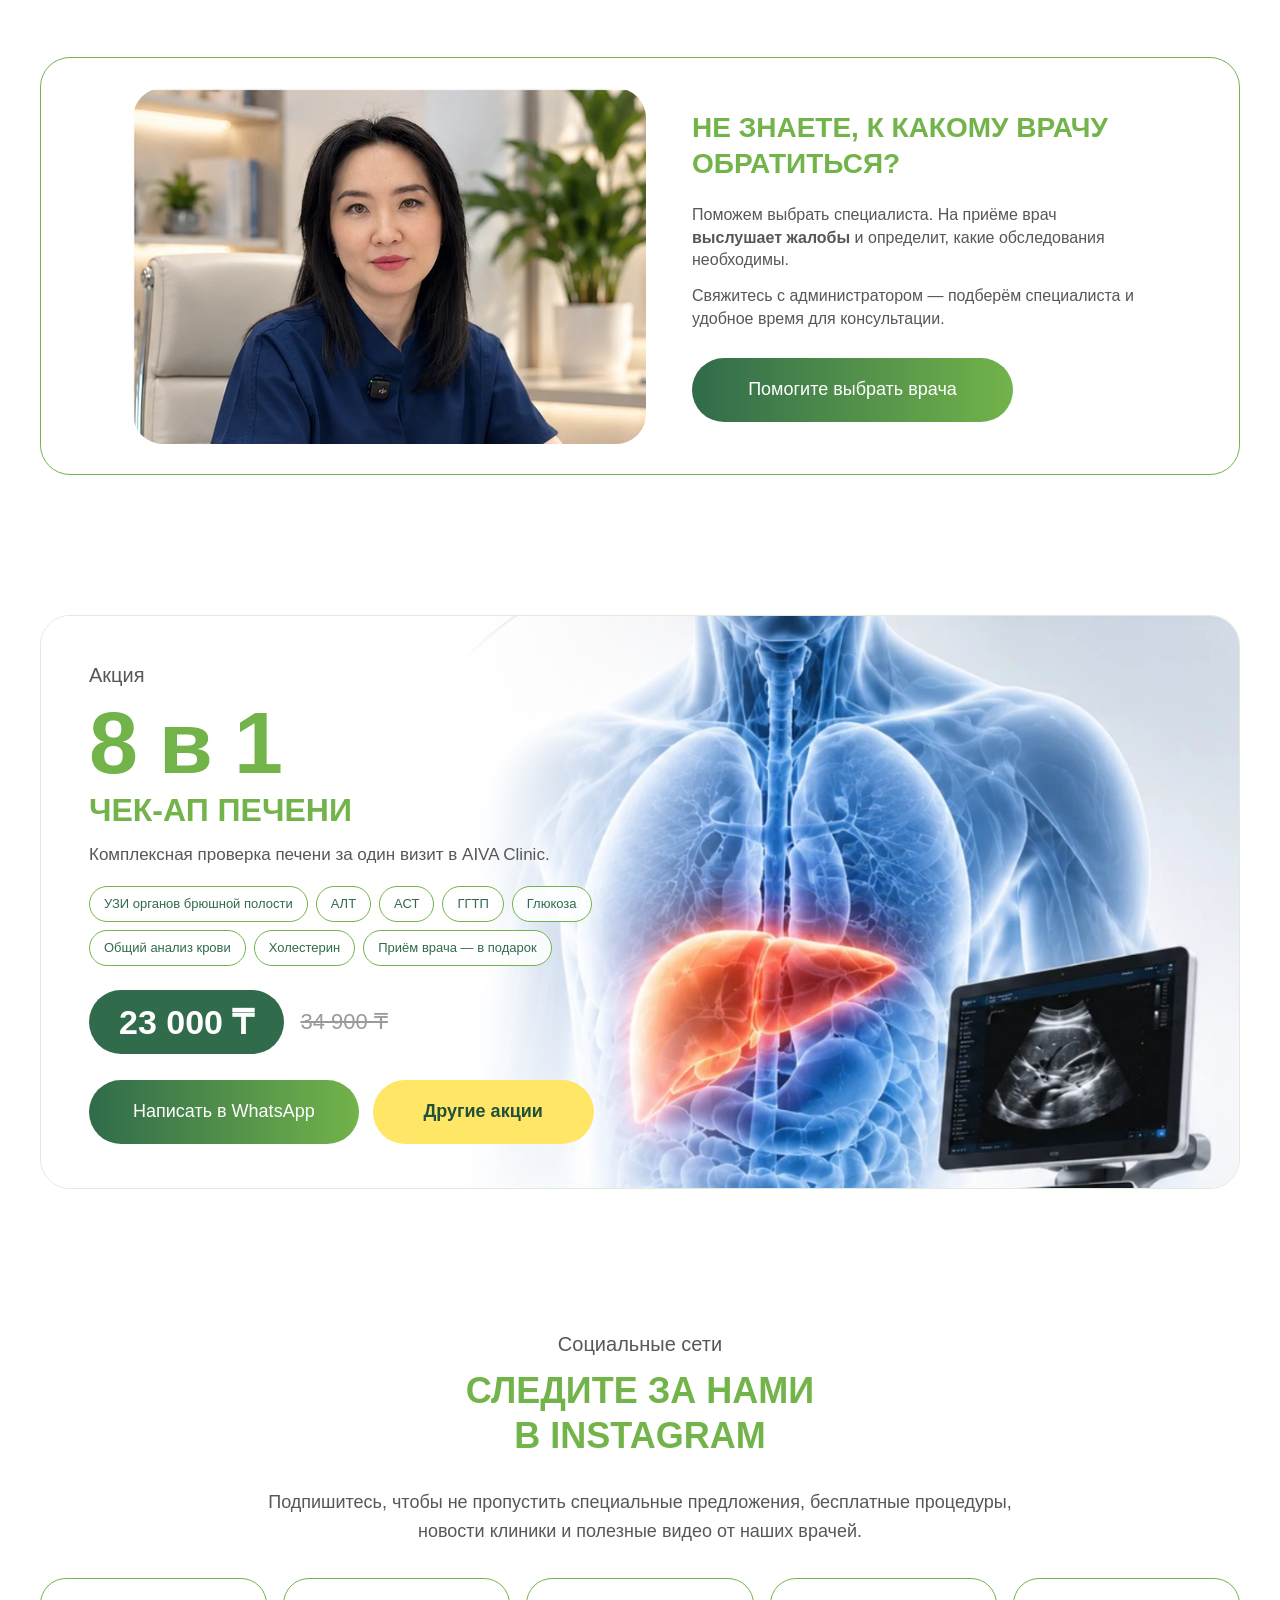
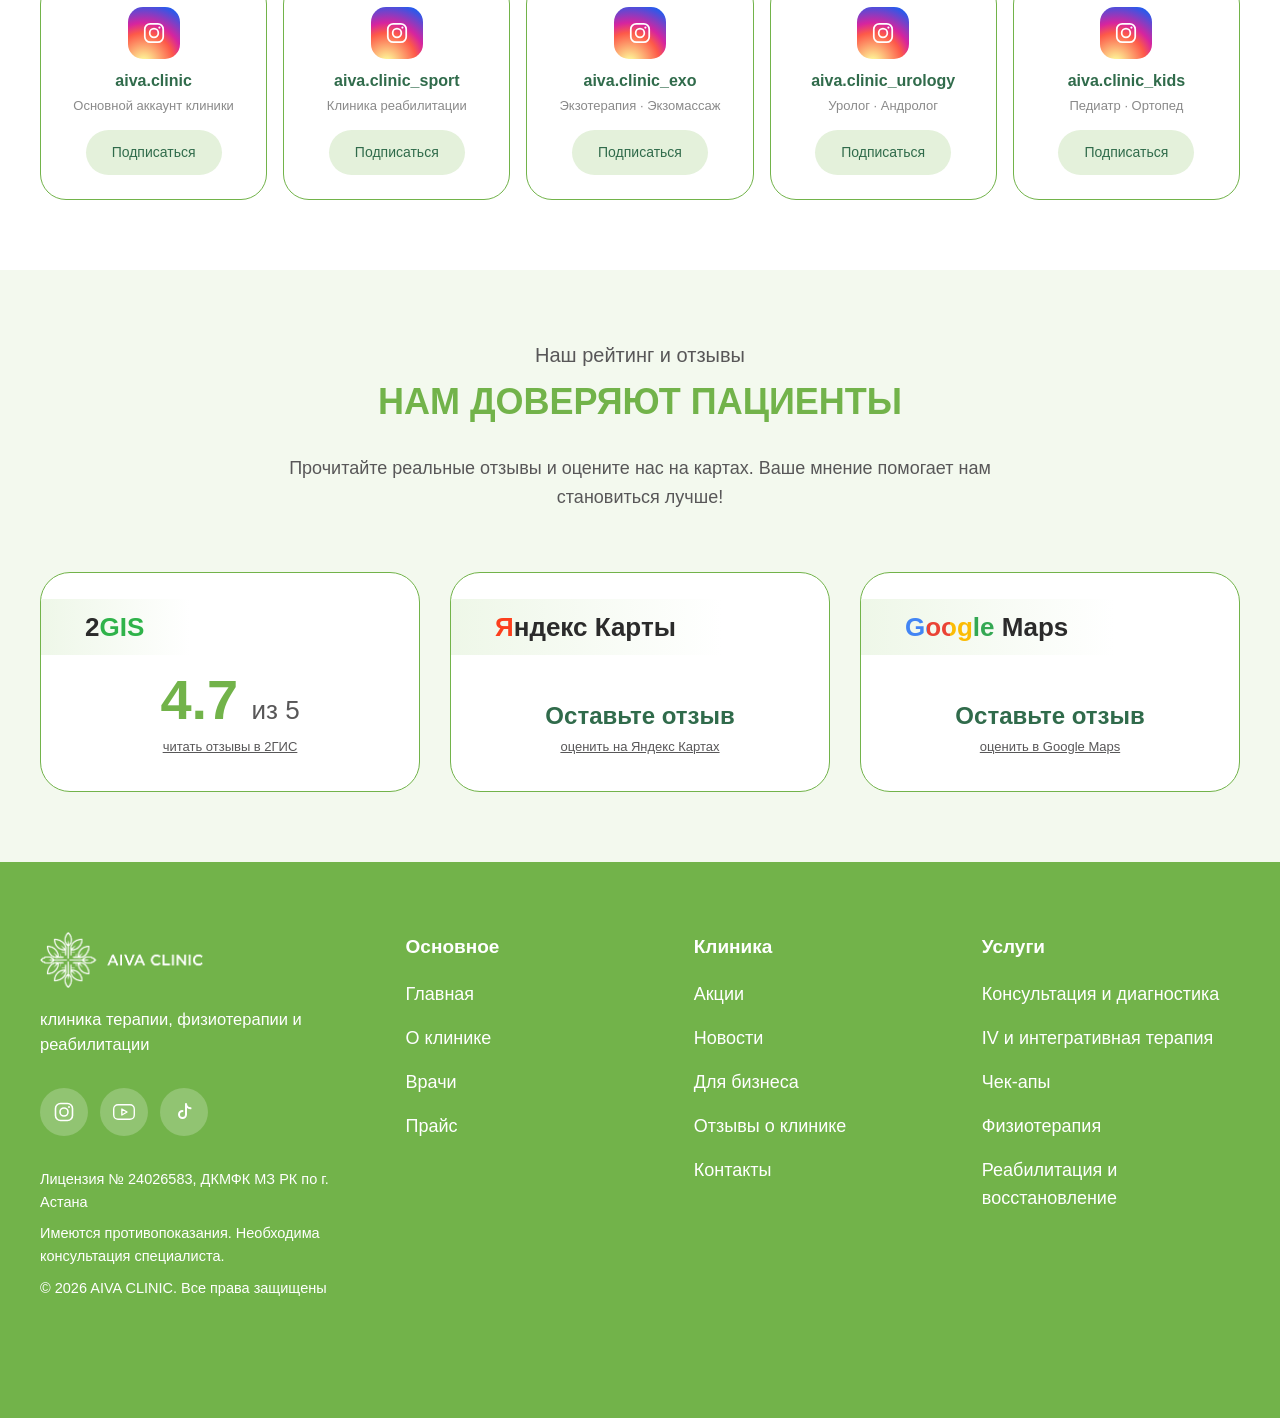
==== commit 1d7236b4: "Главная: возвращён классический первый экран (текст + фото); экран с человеком остаётся на «О клиник" ====
--- a/index.html
+++ b/index.html
@@ -16,50 +16,31 @@
 <meta property="og:image" content="https://didariganto.github.io/aiva-clinic-2/img/hero-1.jpg">
 <meta property="og:locale" content="ru_RU">
 <script type="application/ld+json">{"@context": "https://schema.org", "@type": "MedicalClinic", "name": "AIVA Clinic", "alternateName": "AIVA CLINIC Астана", "url": "https://didariganto.github.io/aiva-clinic-2/", "logo": "https://didariganto.github.io/aiva-clinic-2/img/logo.png", "image": "https://didariganto.github.io/aiva-clinic-2/img/hero-1.jpg", "description": "Клиника терапии, физиотерапии и реабилитации в Астане: консультации врачей, УЗИ-диагностика, чек-апы, IV-терапия, аппаратная физиотерапия, экзотерапия, ЛФК и лечебный массаж.", "telephone": "+77472274096", "email": "aivaclinic01@gmail.com", "address": {"@type": "PostalAddress", "streetAddress": "ул. Е 669, 13", "addressLocality": "Астана", "addressCountry": "KZ"}, "geo": {"@type": "GeoCoordinates", "latitude": 51.08749, "longitude": 71.481355}, "hasMap": "https://yandex.kz/maps/ru/org/aiva_clinic/132063384129/?ll=71.481355%2C51.087490&z=16.63", "openingHoursSpecification": [{"@type": "OpeningHoursSpecification", "dayOfWeek": ["Monday", "Tuesday", "Wednesday", "Thursday", "Friday", "Saturday", "Sunday"], "opens": "08:00", "closes": "20:00"}], "medicalSpecialty": ["Physiotherapy", "Endocrinology", "Gastroenterology", "Urology", "Musculoskeletal"], "availableService": [{"@type": "MedicalTherapy", "name": "TECAR-терапия"}, {"@type": "MedicalTherapy", "name": "Ударно-волновая терапия"}, {"@type": "MedicalTherapy", "name": "Ультразвуковая терапия"}, {"@type": "MedicalTherapy", "name": "Магнитотерапия"}, {"@type": "MedicalTherapy", "name": "Прессотерапия"}, {"@type": "MedicalTherapy", "name": "Экзотерапия (экзомассаж)"}, {"@type": "MedicalTherapy", "name": "Лечебная физкультура (ЛФК)"}, {"@type": "MedicalTherapy", "name": "Лечебный массаж"}, {"@type": "MedicalTherapy", "name": "IV-терапия (капельницы)"}, {"@type": "MedicalTest", "name": "Ультразвуковая диагностика (УЗИ)"}, {"@type": "MedicalTest", "name": "Чек-ап программы"}], "sameAs": ["https://www.instagram.com/aiva.clinic", "https://www.youtube.com/channel/UC1EBxPu6hds8KHRhQzTv8gw", "https://www.tiktok.com/@aiva.clinic", "https://2gis.kz/astana/search/%D1%84%D1%88%D0%BC%D1%84/firm/70000001090259641?m=71.482275%2C51.082042%2F14.72&immersive=on", "https://yandex.kz/maps/ru/org/aiva_clinic/132063384129/?ll=71.481355%2C51.087490&z=16.63"], "areaServed": {"@type": "City", "name": "Астана"}, "currenciesAccepted": "KZT", "inLanguage": ["ru", "kk"]}</script>
-<link rel="stylesheet" href="css/style.css?v=64">
+<link rel="stylesheet" href="css/style.css?v=66">
 <script>document.documentElement.classList.add('js')</script>
 </head>
 <body class="home">
 
 <main>
 
-<!-- ============ 1. ГЛАВНЫЙ ЭКРАН (по макету: AIVA CLINIC, человек с подсветкой позвоночника, выноски и фирменные дуги) ============ -->
-<section class="hero hero-main">
+<!-- ============ 1. ГЛАВНЫЙ ЭКРАН (классический: текст + фото) ============ -->
+<section class="hero hero-page">
   <svg class="hero-arcs" viewBox="0 0 1320 760" preserveAspectRatio="xMinYMin slice" aria-hidden="true" fill="none">
-    <circle cx="1700" cy="900" r="1000" stroke="#72b34a" stroke-width="88"/>
-    <circle cx="1700" cy="900" r="790" stroke="#72b34a" stroke-width="88"/>
+    <circle cx="1620" cy="-20" r="420" stroke="#72b34a" stroke-width="28"/>
   </svg>
   <div class="hero-text">
-    <h1 class="hero-brand"><span>AIVA</span><span>CLINIC</span></h1>
-    <p class="hero-slogan">Помогаем вернуться к активной жизни</p>
-    <p class="hero-lead">Комплексный подход к здоровью в одном месте — от консультации врача и диагностики до современных аппаратных методов и индивидуальной программы восстановления.</p>
-    <ul class="hero-chips" aria-hidden="true"><li>Диагностика</li><li>Лечение</li><li>Физиотерапия</li><li>Реабилитация</li><li>Восстановление</li></ul>
+    <h1>Вернитесь <br>к активной жизни</h1>
+    <p class="hero-sub">Консультации врачей, диагностика, <br>физиотерапия и реабилитация в Астане</p>
     <div class="hero-btns">
-      <a class="btn btn-light btn-lg glow" data-href="whatsappHref" href="https://wa.me/77472274096" target="_blank" rel="noopener">Записаться в WhatsApp</a>
-      <a class="hero-link" href="prices.html">Смотреть прайс →</a>
+      <a class="btn btn-grad btn-lg glow" data-href="whatsappHref" href="https://wa.me/77472274096" target="_blank" rel="noopener">Написать в WhatsApp</a>
+      <a class="btn btn-light btn-lg" href="prices.html">Выбрать услугу</a>
     </div>
   </div>
 
-  <div class="hero-figure">
-    <img class="hero-man" src="img/hero-man.webp" alt="Боль в спине: диагностика, лечение и восстановление в AIVA CLINIC" width="780" height="1334" fetchpriority="high">
-    <svg class="hero-leads" viewBox="0 0 640 720" aria-hidden="true" fill="none" stroke="currentColor">
-      <path d="M240 274 290 205H330"/>
-      <path d="M243 340 350 280H420"/>
-      <path d="M237 406 400 360H490"/>
-      <path d="M231 466 420 450H496"/>
-      <path d="M240 526 400 575H470"/>
-      <g fill="currentColor" stroke="none">
-        <circle cx="240" cy="274" r="3.5"/><circle cx="243" cy="340" r="3.5"/><circle cx="237" cy="406" r="3.5"/><circle cx="231" cy="466" r="3.5"/><circle cx="240" cy="526" r="3.5"/>
-        <circle cx="330" cy="205" r="5"/><circle cx="420" cy="280" r="5"/><circle cx="490" cy="360" r="5"/><circle cx="496" cy="450" r="5"/><circle cx="470" cy="575" r="5"/>
-      </g>
-    </svg>
-    <ul class="hero-tags">
-      <li style="left:53.4%;top:28.5%">Диагностика</li>
-      <li style="left:67.5%;top:38.9%">Лечение</li>
-      <li style="left:78.4%;top:50%">Физиотерапия</li>
-      <li style="left:79.4%;top:62.5%">Реабилитация</li>
-      <li style="left:75.3%;top:79.9%">Восстановление</li>
-    </ul>
+  <div class="hero-photos" data-hero-slider>
+    <img class="hero-slide is-active" src="img/hero-1.jpg" alt="Активная жизнь без боли">
+    <img class="hero-slide" loading="lazy" src="img/hero-2.jpg" alt="Здоровье и спокойствие">
+    <img class="hero-slide" loading="lazy" src="img/hero-3.jpg" alt="Боль в спине — повод обратиться к врачу">
   </div>
 </section>
 
@@ -182,10 +163,10 @@
 
 </main>
 
-<script src="js/config.js?v=64"></script>
-<script src="js/layout.js?v=64"></script>
-<script src="js/main.js?v=64"></script>
-<script src="js/i18n-kz.js?v=64"></script>
-<script src="js/i18n.js?v=64"></script>
+<script src="js/config.js?v=66"></script>
+<script src="js/layout.js?v=66"></script>
+<script src="js/main.js?v=66"></script>
+<script src="js/i18n-kz.js?v=66"></script>
+<script src="js/i18n.js?v=66"></script>
 </body>
 </html>
--- a/css/style.css
+++ b/css/style.css
@@ -188,28 +188,28 @@
 .menu-panel {
   position: absolute; top: 0; right: 0; bottom: 0; width: min(420px, 100%); overflow: hidden auto;
   display: flex; flex-direction: column; padding: 96px 44px 40px; color: #fff;
-  background: var(--green-dark);
+  background: var(--green); /* салатовый по брендбуку */
   transform: translateX(100%); transition: transform .35s ease, visibility .35s;
 }
 .menu.is-open .menu-panel { transform: none; }
 .menu-panel > * { position: relative; z-index: 1; }
-.menu-panel nav { display: flex; flex-direction: column; gap: 14px; font-size: 30px; font-weight: 300; line-height: 1.25; }
+.menu-panel nav { display: flex; flex-direction: column; gap: 14px; font-size: 30px; font-weight: 400; line-height: 1.25; }
 .menu-panel nav a { transition: color .2s, transform .2s; }
-.menu-panel nav a:hover { color: var(--yellow); transform: translateX(4px); }
+.menu-panel nav a:hover { color: var(--green-dark); transform: translateX(4px); }
 .menu-footer { margin-top: auto; padding-top: 48px; }
 .menu-slogan { font-size: 16px; line-height: 1.5; margin-bottom: 18px; }
-.menu-contact { display: flex; flex-direction: column; gap: 2px; margin-bottom: 20px; font-size: 14px; line-height: 1.5; color: rgba(255, 255, 255, .85); }
+.menu-contact { display: flex; flex-direction: column; gap: 2px; margin-bottom: 20px; font-size: 14px; line-height: 1.5; color: #fff; }
 .menu-contact a { font-size: 18px; font-weight: 600; color: #fff; }
 .menu-soc { display: flex; gap: 12px; margin-bottom: 24px; }
 .menu-soc a { display: grid; place-items: center; width: 52px; height: 52px; border-radius: 50%; background: #fff; color: var(--green-dark); transition: transform .2s, background-color .2s; }
-.menu-soc a:hover { background: var(--yellow); transform: scale(1.06); }
+.menu-soc a:hover { background: var(--green-dark); color: #fff; transform: scale(1.06); }
 .menu-soc svg { width: 24px; height: 24px; }
 .menu-btn {
   display: flex; align-items: center; justify-content: center; width: fit-content; min-width: 220px; height: 60px; padding: 0 36px; margin-bottom: 12px;
   border-radius: 40px; background: #fff; color: var(--green-dark); font-size: 18px; font-weight: 700; transition: transform .2s, background-color .2s;
 }
-.menu-btn:hover { background: var(--yellow); transform: scale(1.03); }
-.menu-panel .menu-close { position: absolute; top: 28px; right: 28px; width: 46px; height: 46px; border-radius: 10px; background: rgba(255, 255, 255, .14); transition: background-color .2s; }
+.menu-btn:hover { background: var(--green-dark); color: #fff; transform: scale(1.03); }
+.menu-panel .menu-close { position: absolute; top: 28px; right: 28px; width: 46px; height: 46px; border-radius: 10px; background: rgba(255, 255, 255, .22); transition: background-color .2s; }
 .menu-close:hover { background: rgba(255, 255, 255, .26); }
 .menu-close::before, .menu-close::after { content: ''; position: absolute; left: 12px; right: 12px; top: 22px; height: 2.5px; border-radius: 2px; background: #fff; transform: rotate(45deg); }
 .menu-close::after { transform: rotate(-45deg); }
@@ -339,7 +339,7 @@
 .page-inner main > .section:first-child, .page-inner main > .contacts:first-child { padding-top: 70px; }
 .stickynav nav a.is-active, .menu-panel nav a.is-active { color: var(--green); }
 .stickynav nav a.is-active::after { transform: scaleX(1); }
-.menu-panel nav a.is-active { color: var(--yellow); }
+.menu-panel nav a.is-active { color: var(--green-dark); }
 
 /* компактные блоки внутренних страниц */
 .trio { display: grid; grid-template-columns: repeat(3, 1fr); gap: 24px; }
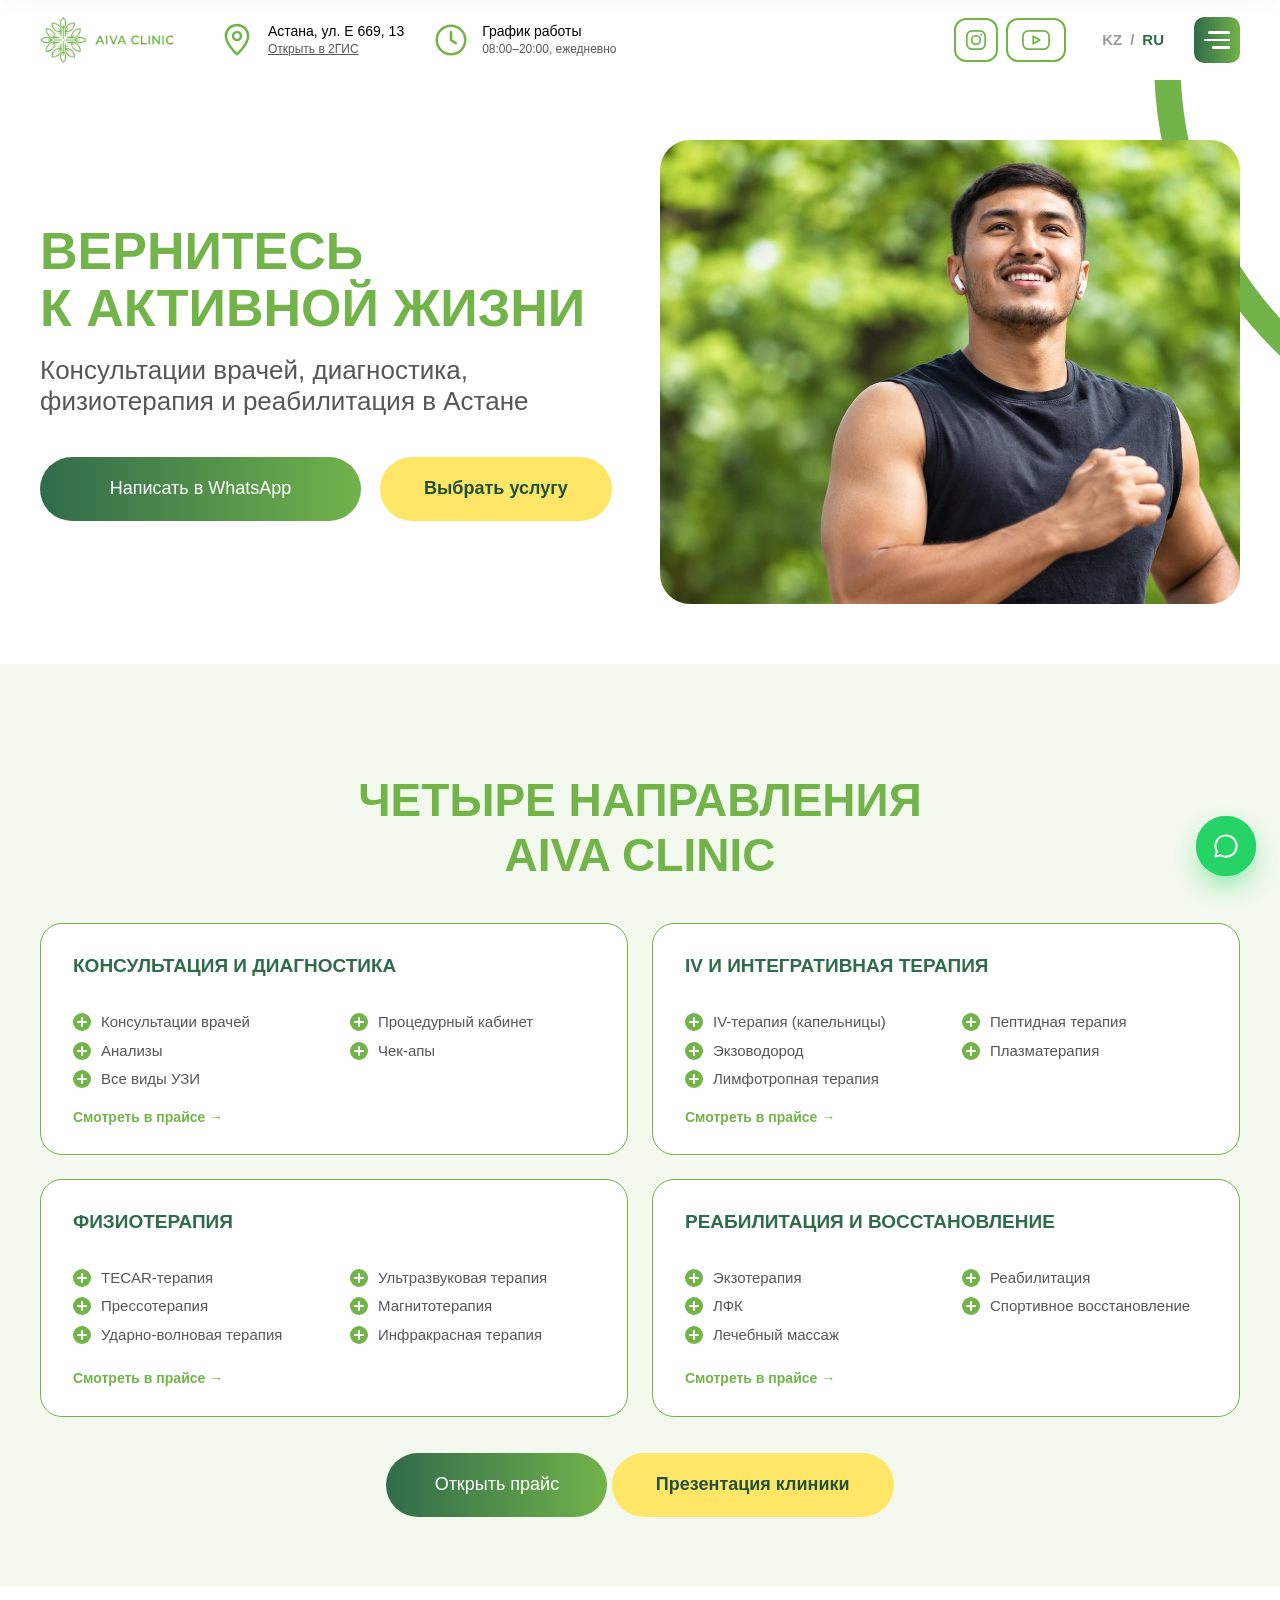
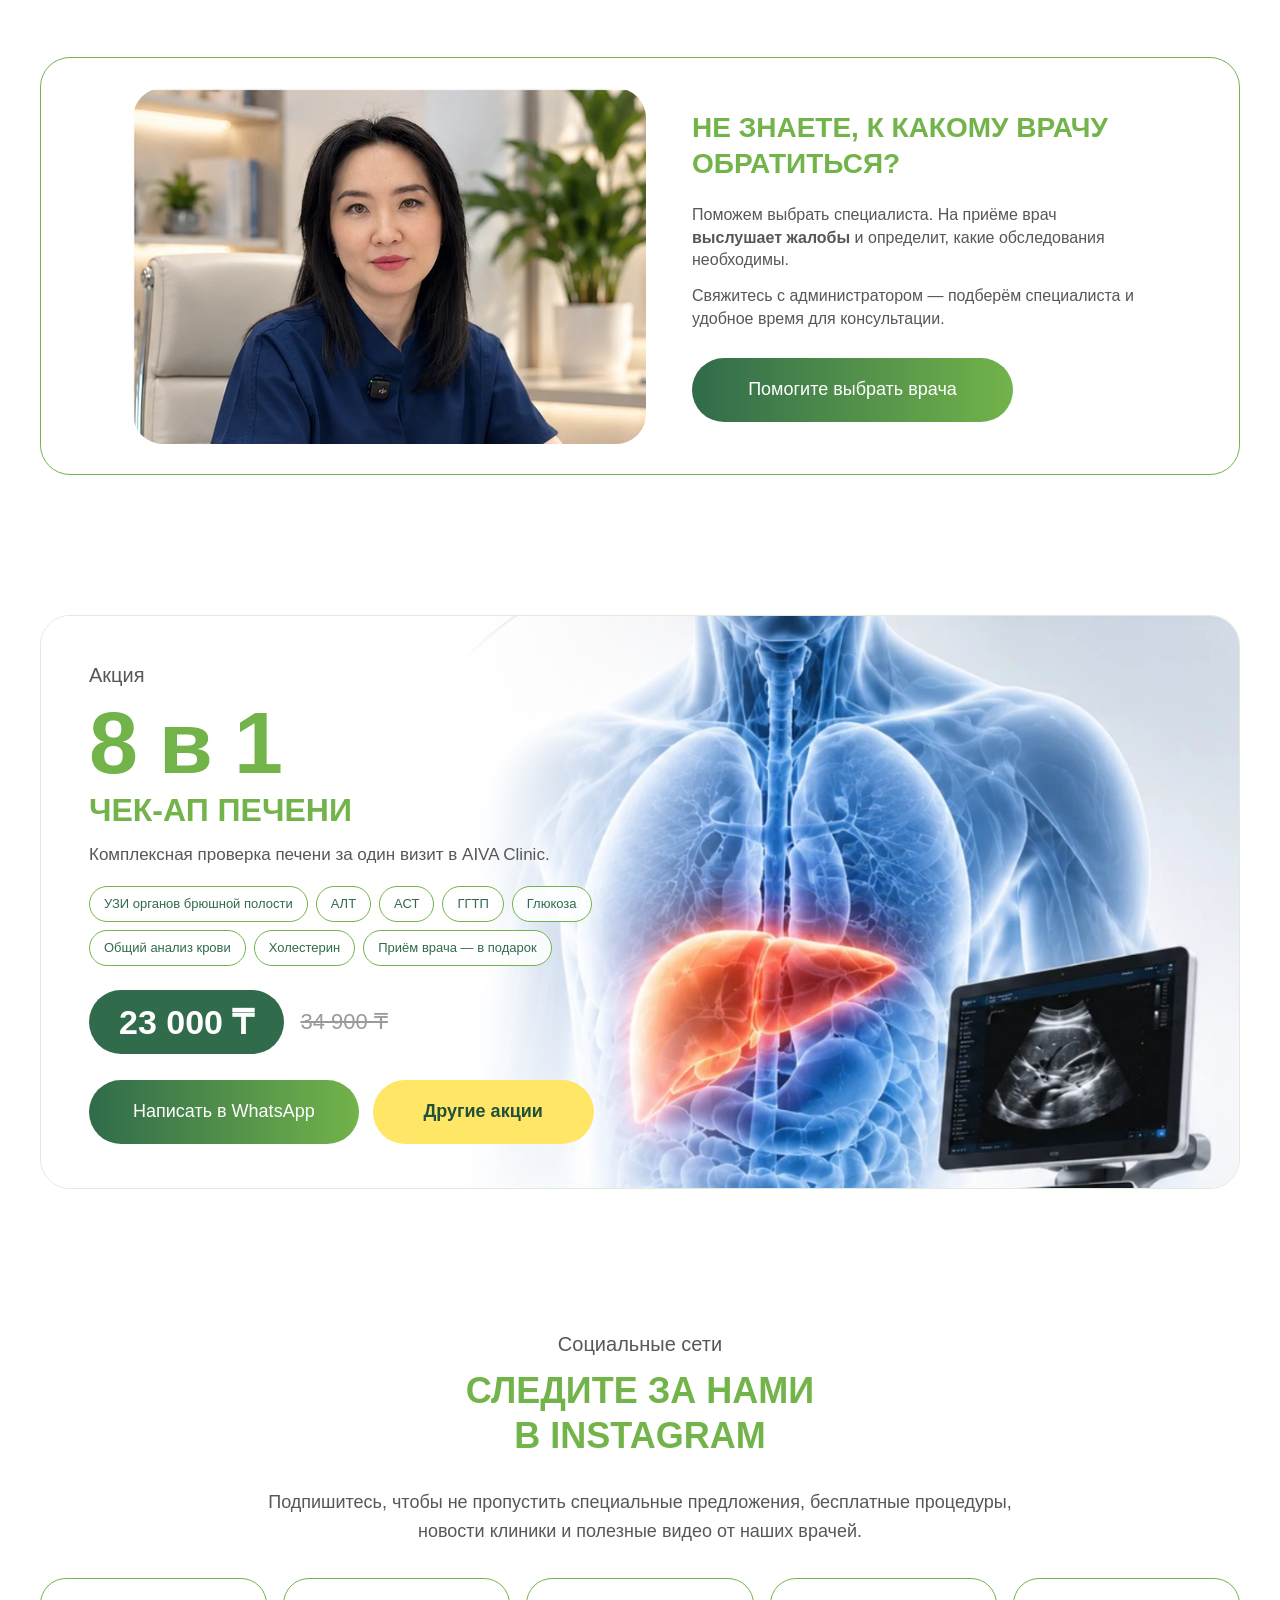
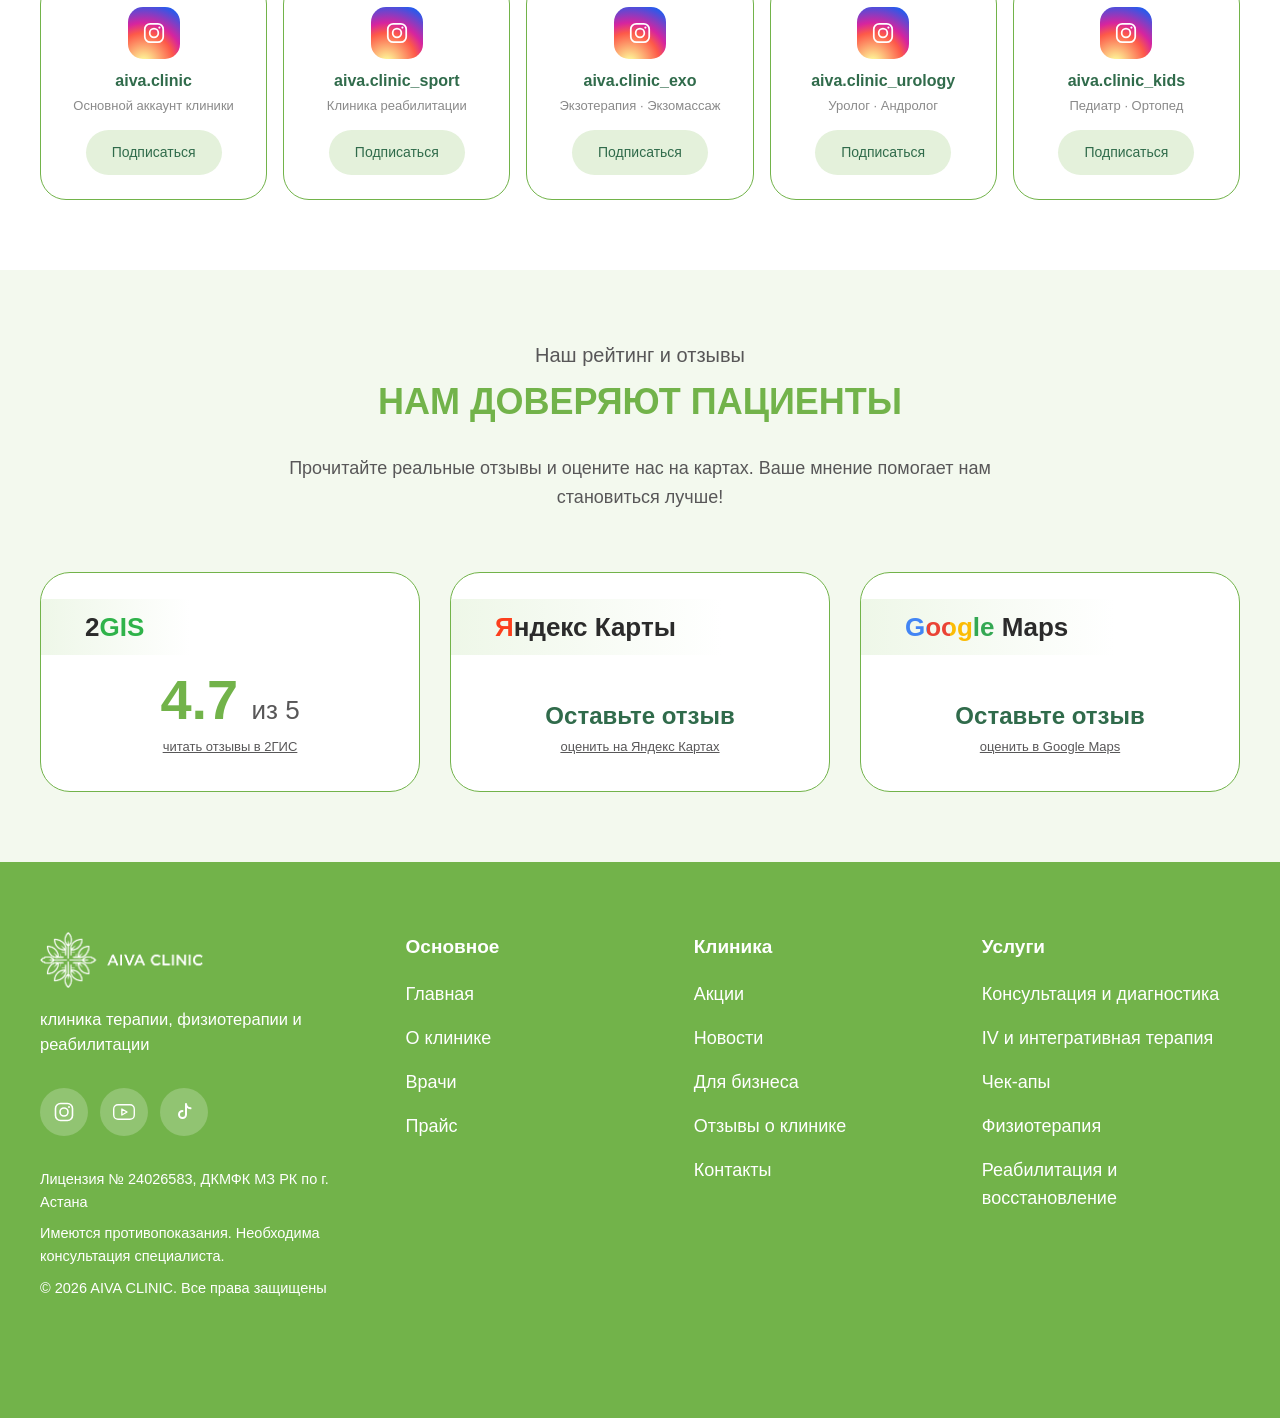
==== commit de374dc7: "Направления: ровный SVG-плюс в зелёном круге вместо градиентных полосок Co-Authored-By: Claude Fable" ====
--- a/index.html
+++ b/index.html
@@ -16,7 +16,7 @@
 <meta property="og:image" content="https://didariganto.github.io/aiva-clinic-2/img/hero-1.jpg">
 <meta property="og:locale" content="ru_RU">
 <script type="application/ld+json">{"@context": "https://schema.org", "@type": "MedicalClinic", "name": "AIVA Clinic", "alternateName": "AIVA CLINIC Астана", "url": "https://didariganto.github.io/aiva-clinic-2/", "logo": "https://didariganto.github.io/aiva-clinic-2/img/logo.png", "image": "https://didariganto.github.io/aiva-clinic-2/img/hero-1.jpg", "description": "Клиника терапии, физиотерапии и реабилитации в Астане: консультации врачей, УЗИ-диагностика, чек-апы, IV-терапия, аппаратная физиотерапия, экзотерапия, ЛФК и лечебный массаж.", "telephone": "+77472274096", "email": "aivaclinic01@gmail.com", "address": {"@type": "PostalAddress", "streetAddress": "ул. Е 669, 13", "addressLocality": "Астана", "addressCountry": "KZ"}, "geo": {"@type": "GeoCoordinates", "latitude": 51.08749, "longitude": 71.481355}, "hasMap": "https://yandex.kz/maps/ru/org/aiva_clinic/132063384129/?ll=71.481355%2C51.087490&z=16.63", "openingHoursSpecification": [{"@type": "OpeningHoursSpecification", "dayOfWeek": ["Monday", "Tuesday", "Wednesday", "Thursday", "Friday", "Saturday", "Sunday"], "opens": "08:00", "closes": "20:00"}], "medicalSpecialty": ["Physiotherapy", "Endocrinology", "Gastroenterology", "Urology", "Musculoskeletal"], "availableService": [{"@type": "MedicalTherapy", "name": "TECAR-терапия"}, {"@type": "MedicalTherapy", "name": "Ударно-волновая терапия"}, {"@type": "MedicalTherapy", "name": "Ультразвуковая терапия"}, {"@type": "MedicalTherapy", "name": "Магнитотерапия"}, {"@type": "MedicalTherapy", "name": "Прессотерапия"}, {"@type": "MedicalTherapy", "name": "Экзотерапия (экзомассаж)"}, {"@type": "MedicalTherapy", "name": "Лечебная физкультура (ЛФК)"}, {"@type": "MedicalTherapy", "name": "Лечебный массаж"}, {"@type": "MedicalTherapy", "name": "IV-терапия (капельницы)"}, {"@type": "MedicalTest", "name": "Ультразвуковая диагностика (УЗИ)"}, {"@type": "MedicalTest", "name": "Чек-ап программы"}], "sameAs": ["https://www.instagram.com/aiva.clinic", "https://www.youtube.com/channel/UC1EBxPu6hds8KHRhQzTv8gw", "https://www.tiktok.com/@aiva.clinic", "https://2gis.kz/astana/search/%D1%84%D1%88%D0%BC%D1%84/firm/70000001090259641?m=71.482275%2C51.082042%2F14.72&immersive=on", "https://yandex.kz/maps/ru/org/aiva_clinic/132063384129/?ll=71.481355%2C51.087490&z=16.63"], "areaServed": {"@type": "City", "name": "Астана"}, "currenciesAccepted": "KZT", "inLanguage": ["ru", "kk"]}</script>
-<link rel="stylesheet" href="css/style.css?v=66">
+<link rel="stylesheet" href="css/style.css?v=68">
 <script>document.documentElement.classList.add('js')</script>
 </head>
 <body class="home">
@@ -163,10 +163,10 @@
 
 </main>
 
-<script src="js/config.js?v=66"></script>
-<script src="js/layout.js?v=66"></script>
-<script src="js/main.js?v=66"></script>
-<script src="js/i18n-kz.js?v=66"></script>
-<script src="js/i18n.js?v=66"></script>
+<script src="js/config.js?v=68"></script>
+<script src="js/layout.js?v=68"></script>
+<script src="js/main.js?v=68"></script>
+<script src="js/i18n-kz.js?v=68"></script>
+<script src="js/i18n.js?v=68"></script>
 </body>
 </html>
--- a/css/style.css
+++ b/css/style.css
@@ -797,7 +797,7 @@
 .svc-group ol { padding-left: 0; margin-bottom: 16px; flex: 1; list-style: none; columns: 2; column-gap: 32px; }
 .svc-group li { position: relative; padding-left: 28px; font-size: 15px; line-height: 1.5; margin-bottom: 6px; break-inside: avoid; }
 /* маркер «плюс в круге» вместо нумерации */
-.svc-group li::before { content: ''; position: absolute; left: 0; top: 2px; width: 18px; height: 18px; border-radius: 50%; background: linear-gradient(#fff, #fff) center / 8px 2px no-repeat, linear-gradient(#fff, #fff) center / 2px 8px no-repeat, var(--green); }
+.svc-group li::before { content: ''; position: absolute; left: 0; top: 2px; width: 18px; height: 18px; border-radius: 50%; background: var(--green) url("data:image/svg+xml,%3Csvg xmlns='http://www.w3.org/2000/svg' viewBox='0 0 18 18'%3E%3Cpath d='M9 5v8M5 9h8' stroke='%23fff' stroke-width='2' stroke-linecap='round'/%3E%3C/svg%3E") center / 18px 18px no-repeat; }
 .svc-group span { font-size: 14px; font-weight: 600; color: var(--green); }
 .poster-card { display: grid; grid-template-columns: 360px 1fr; gap: 48px; align-items: center; padding: 32px 48px 32px 32px; background: var(--cream); border: 1px solid var(--peach); border-radius: var(--radius); }
 .poster-img { border-radius: 20px; }
